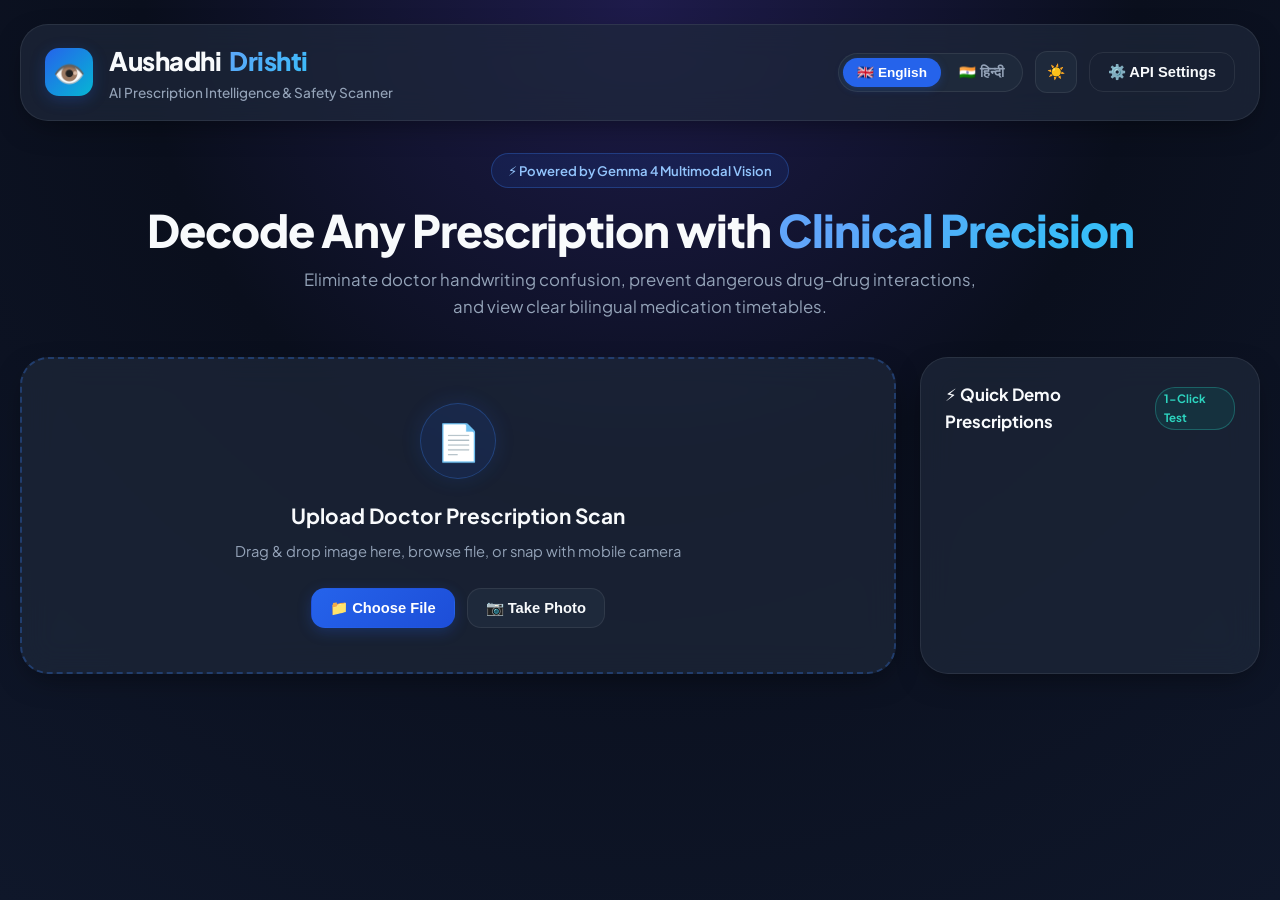
==== static/index.html @ 71e8b75a "Initial commit: AushadhiDrishti multimodal AI prescription scanner powered by Gemma 4" ====
<!DOCTYPE html>
<html lang="en">
<head>
  <meta charset="UTF-8">
  <meta name="viewport" content="width=device-width, initial-scale=1.0">
  <title>AushadhiDrishti | AI Prescription Scanner & Medication Safety</title>
  <meta name="description" content="AI-Powered Prescription Scanner and Clinical Safety Assistant powered by Gemma 4. Bilingual Hindi and English medication timetable and drug interaction detection.">
  <link rel="preconnect" href="https://fonts.googleapis.com">
  <link rel="preconnect" href="https://fonts.gstatic.com" crossorigin>
  <link href="https://fonts.googleapis.com/css2?family=Mukta:wght@400;500;600;700;800&family=Plus+Jakarta+Sans:wght@400;500;600;700;800&display=swap" rel="stylesheet">
  <link rel="stylesheet" href="/static/css/style.css">
</head>
<body>

  <div class="app-container">
    <!-- Top Navigation Header -->
    <header class="app-header">
      <div class="brand-wrapper">
        <div class="brand-logo" aria-hidden="true">👁️</div>
        <div>
          <h1 class="brand-title" id="app-heading" data-i18n="appTitle">Aushadhi<span class="brand-gradient">Drishti</span></h1>
          <p class="brand-tagline" data-i18n="appTagline">AI Prescription Intelligence & Safety Scanner</p>
        </div>
      </div>

      <div class="header-actions">
        <!-- Language Switcher -->
        <div class="lang-switch" role="group" aria-label="Language Selector">
          <button id="lang-en" class="lang-btn active" title="Switch to English">🇬🇧 English</button>
          <button id="lang-hi" class="lang-btn" title="हिन्दी में बदलें">🇮🇳 हिन्दी</button>
        </div>

        <!-- Theme Toggle -->
        <button id="btn-theme-toggle" class="btn btn-secondary btn-icon" title="Toggle Light/Dark Theme">☀️</button>

        <!-- API Settings Modal Button -->
        <button id="btn-settings-open" class="btn btn-outline" data-i18n="btnSettings">⚙️ API Settings</button>
      </div>
    </header>

    <!-- Hero Section -->
    <section class="hero-section">
      <div class="hero-pill" data-i18n="heroPill">⚡ Powered by Gemma 4 Multimodal Vision</div>
      <h2 class="hero-title" data-i18n="heroTitle">Decode Any Prescription with <span>Clinical Precision</span></h2>
      <p class="hero-desc" data-i18n="heroDesc">
        Eliminate doctor handwriting confusion, prevent dangerous drug-drug interactions, and view clear bilingual medication timetables.
      </p>
    </section>

    <!-- Upload & Presets Grid -->
    <div id="input-grid" class="input-section-grid">
      <!-- Main Dropzone -->
      <div id="dropzone" class="dropzone-card" tabindex="0" role="button" aria-label="Upload Prescription">
        <div class="dropzone-icon-ring">📄</div>
        <h3 class="dropzone-title" data-i18n="dropTitle">Upload Doctor Prescription Scan</h3>
        <p class="dropzone-subtitle" data-i18n="dropSub">Drag & drop image here, browse file, or snap with mobile camera</p>

        <div class="dropzone-actions">
          <button id="btn-browse" class="btn btn-primary" type="button" data-i18n="btnBrowse">📁 Choose File</button>
          <button id="btn-camera" class="btn btn-secondary" type="button" data-i18n="btnCamera">📷 Take Photo</button>
        </div>

        <input type="file" id="file-input" class="file-hidden" accept="image/png,image/jpeg,image/webp" style="display: none;">
        <input type="file" id="camera-input" class="file-hidden" accept="image/*" capture="environment" style="display: none;">
      </div>

      <!-- Quick Sample Presets Card -->
      <aside class="presets-card">
        <div class="presets-header">
          <h3 data-i18n="presetsTitle">⚡ Quick Demos</h3>
          <span class="badge-quick" data-i18n="badgeQuick">1-Click Test</span>
        </div>
        <div id="presets-list" class="preset-list">
          <!-- Populated dynamically via JS -->
        </div>
      </aside>
    </div>

    <!-- Glowing Loader Section (Hidden by Default) -->
    <section id="loader-section" class="loader-section" style="display: none;" aria-live="polite">
      <div class="pulsing-spinner"></div>
      <h3 class="loader-title" data-i18n="loadingTitle">AI Clinical Engine Analyzing...</h3>
      <p class="loader-status" data-i18n="loadingSub">Processing handwriting with Gemma 4 Vision & Pharmacology Safety Matrix</p>
      
      <div class="loader-steps">
        <div id="step-1" class="loader-step-pill" data-i18n="step1">Contrast & Edge Enhancement</div>
        <div id="step-2" class="loader-step-pill" data-i18n="step2">Gemma 4 Multimodal Vision</div>
        <div id="step-3" class="loader-step-pill" data-i18n="step3">Drug Interaction Verification</div>
        <div id="step-4" class="loader-step-pill" data-i18n="step4">Bilingual Timetable Synthesis</div>
      </div>
    </section>

    <!-- Results Section (Hidden by Default) -->
    <main id="results-container" class="results-container" style="display: none;">
      <!-- Left Column: Prescription Viewer & Patient Details -->
      <div class="prescription-viewer-card">
        <div class="viewer-header">
          <h3 data-i18n="viewerTitle">Enhanced Prescription Scan</h3>
          <span id="source-tag" class="preset-tag tag-acute">Gemma 4</span>
        </div>

        <div class="image-preview-wrapper">
          <img id="image-preview" src="" alt="Enhanced Prescription Scan">
        </div>

        <div class="patient-info-card">
          <div class="patient-info-title" data-i18n="patientDetails">Patient Case Profile</div>
          <div class="patient-meta-grid">
            <div class="meta-item">
              <label data-i18n="lblPatient">Patient Name</label>
              <span id="patient-name">Rajesh Kumar Sharma</span>
            </div>
            <div class="meta-item">
              <label data-i18n="lblVitals">Demographics</label>
              <span id="patient-vitals">54 Y / Male</span>
            </div>
            <div class="meta-item">
              <label data-i18n="lblDoctor">Doctor / Clinic</label>
              <span id="patient-doctor">Dr. Arvind Mehra, MD</span>
            </div>
            <div class="meta-item">
              <label data-i18n="lblDate">Date</label>
              <span id="patient-date">16 Oct 2026</span>
            </div>
          </div>
        </div>
      </div>

      <!-- Right Column: Clinical Intelligence & Schedule -->
      <div class="intelligence-col">
        <!-- Safety Assessment Banner -->
        <div id="safety-banner" class="safety-banner safe">
          <div id="safety-icon" class="safety-icon">✅</div>
          <div class="safety-text">
            <h4 id="safety-title">SAFE / NO CRITICAL CONFLICTS</h4>
            <p id="safety-desc">No dangerous drug-drug interactions detected between the identified medications.</p>
          </div>
        </div>

        <!-- Patient-Friendly Summary Card -->
        <div class="summary-card">
          <div class="summary-header">
            <h3 class="summary-title" data-i18n="summaryTitle">Patient Friendly Overview</h3>
            <button id="btn-audio-summary" class="btn btn-primary" type="button" data-i18n="btnListen">🔊 Listen Aloud</button>
          </div>
          <div id="summary-text" class="summary-content">
            <!-- Populated dynamically in English or Hindi -->
          </div>
        </div>

        <!-- Drug Interactions Card -->
        <div class="interactions-card">
          <h3 class="card-heading" data-i18n="interactionsTitle">⚠️ Drug-Drug Interaction Safety Alerts</h3>
          <div id="interactions-list">
            <!-- Populated dynamically -->
          </div>
        </div>

        <!-- Daily Medication Timetable -->
        <div class="schedule-card">
          <h3 class="card-heading" data-i18n="scheduleTitle">📅 Daily Medication Timetable</h3>
          <div class="schedule-grid">
            <!-- Morning Slot -->
            <div class="time-slot-column">
              <div class="slot-header slot-morning" data-i18n="slotMorning">☀️ Morning (सुबह)</div>
              <div id="schedule-morning"></div>
            </div>
            <!-- Afternoon Slot -->
            <div class="time-slot-column">
              <div class="slot-header slot-afternoon" data-i18n="slotAfternoon">🌤️ Afternoon (दोपहर)</div>
              <div id="schedule-afternoon"></div>
            </div>
            <!-- Night Slot -->
            <div class="time-slot-column">
              <div class="slot-header slot-night" data-i18n="slotNight">🌙 Night (रात)</div>
              <div id="schedule-night"></div>
            </div>
          </div>
        </div>

        <!-- Detailed Medication Cards -->
        <div>
          <h3 class="card-heading" data-i18n="medsListTitle">💊 Identified Medications & Clinical Guidance</h3>
          <div id="medications-cards" class="med-cards-container">
            <!-- Cards populated dynamically -->
          </div>
        </div>

        <!-- Floating Action Bar -->
        <div class="bottom-action-bar">
          <button id="btn-scan-new" class="btn btn-secondary" data-i18n="btnScanNew">🔄 Scan Another Prescription</button>
          <button id="btn-print-card" class="btn btn-primary" data-i18n="btnDownloadPDF">📥 Print / Save Medical Card</button>
        </div>

        <!-- Disclaimer -->
        <p style="font-size: 0.8rem; color: var(--text-dim); text-align: center; margin-top: 20px;" data-i18n="disclaimer">
          ⚕️ Medical Disclaimer: AushadhiDrishti is an AI-powered assistant designed for educational and informational support. Always consult a certified physician or pharmacist before changing or stopping medications.
        </p>
      </div>
    </main>

    <!-- Settings Modal -->
    <div id="modal-settings" class="modal-overlay" role="dialog" aria-modal="true" aria-labelledby="modal-title">
      <div class="modal-content">
        <div class="modal-header">
          <h3 id="modal-title" data-i18n="settingsTitle">Gemma 4 API Configuration</h3>
          <button id="btn-settings-close" class="modal-close" aria-label="Close Modal">&times;</button>
        </div>
        <form id="form-settings">
          <div class="form-group">
            <label for="input-api-key" data-i18n="lblApiKey">API Key (Google AI Studio / Groq / OpenRouter)</label>
            <input type="password" id="input-api-key" class="form-input" placeholder="Paste your API key here...">
          </div>
          <div class="form-group">
            <label for="input-api-base" data-i18n="lblApiBase">API Base URL</label>
            <input type="text" id="input-api-base" class="form-input" value="https://generativelanguage.googleapis.com/v1beta">
          </div>
          <div class="form-group">
            <label for="input-model" data-i18n="lblModel">Model Identifier</label>
            <input type="text" id="input-model" class="form-input" value="gemma-4-it">
          </div>
          <p style="font-size: 0.78rem; color: var(--text-dim); margin-bottom: 20px;">
            Tip: Leave API Key blank to use the offline heuristic clinical intelligence engine during offline hackathon demos.
          </p>
          <button type="submit" class="btn btn-primary w-full" style="width: 100%; justify-content: center;" data-i18n="btnSaveConfig">
            Save Configuration
          </button>
        </form>
      </div>
    </div>
  </div>

  <script src="/static/js/app.js"></script>
</body>
</html>
---- static/css/style.css ----
/* ==========================================================================
   AushadhiDrishti (औषधि दृष्टि) - Premium Health-Tech Design System
   ========================================================================== */

:root {
  /* Color Palette */
  --primary: #2563eb;
  --primary-hover: #1d4ed8;
  --primary-glow: rgba(37, 99, 235, 0.25);
  
  --teal-accent: #0d9488;
  --teal-light: #ccfbf1;
  
  --bg-gradient-start: #0a0f1d;
  --bg-gradient-end: #0f172a;
  
  --surface-1: #131d36;
  --surface-2: #1e293b;
  --surface-card: rgba(30, 41, 59, 0.7);
  --surface-card-hover: rgba(30, 41, 59, 0.9);
  
  --border-light: rgba(255, 255, 255, 0.08);
  --border-glow: rgba(59, 130, 246, 0.4);
  
  --text-main: #f8fafc;
  --text-muted: #94a3b8;
  --text-dim: #64748b;
  
  /* Status Colors */
  --status-safe-bg: rgba(22, 163, 74, 0.15);
  --status-safe-border: #16a34a;
  --status-safe-text: #4ade80;
  
  --status-caution-bg: rgba(234, 88, 12, 0.15);
  --status-caution-border: #ea580c;
  --status-caution-text: #fb923c;
  
  --status-danger-bg: rgba(220, 38, 38, 0.18);
  --status-danger-border: #dc2626;
  --status-danger-text: #f87171;

  --font-en: 'Plus Jakarta Sans', system-ui, -apple-system, sans-serif;
  --font-hi: 'Mukta', 'Plus Jakarta Sans', sans-serif;
  
  --radius-sm: 8px;
  --radius-md: 14px;
  --radius-lg: 20px;
  --radius-xl: 28px;
  
  --shadow-glow: 0 0 25px rgba(37, 99, 235, 0.2);
  --shadow-card: 0 10px 30px -10px rgba(0, 0, 0, 0.5);
  --glass-blur: blur(16px);
}

/* Light Theme Variables */
body.light-theme {
  --bg-gradient-start: #f8fafc;
  --bg-gradient-end: #edf2f7;
  --surface-1: #ffffff;
  --surface-2: #f1f5f9;
  --surface-card: rgba(255, 255, 255, 0.85);
  --surface-card-hover: #ffffff;
  --border-light: rgba(0, 0, 0, 0.08);
  --border-glow: rgba(37, 99, 235, 0.3);
  --text-main: #0f172a;
  --text-muted: #475569;
  --text-dim: #64748b;
  --shadow-card: 0 10px 30px -5px rgba(15, 23, 42, 0.08);
}

/* Reset & Basics */
* {
  box-sizing: border-box;
  margin: 0;
  padding: 0;
}

body {
  font-family: var(--font-en);
  background: radial-gradient(circle at 50% 0%, #1e1b4b 0%, var(--bg-gradient-start) 45%, var(--bg-gradient-end) 100%);
  background-attachment: fixed;
  color: var(--text-main);
  min-height: 100vh;
  line-height: 1.6;
  -webkit-font-smoothing: antialiased;
  transition: background 0.3s ease, color 0.3s ease;
}

body.lang-hi {
  font-family: var(--font-hi);
}

/* Container */
.app-container {
  max-width: 1320px;
  margin: 0 auto;
  padding: 24px 20px 80px 20px;
}

/* Header */
.app-header {
  display: flex;
  justify-content: space-between;
  align-items: center;
  padding: 16px 24px;
  background: var(--surface-card);
  backdrop-filter: var(--glass-blur);
  border: 1px solid var(--border-light);
  border-radius: var(--radius-xl);
  margin-bottom: 32px;
  box-shadow: var(--shadow-card);
}

.brand-wrapper {
  display: flex;
  align-items: center;
  gap: 16px;
}

.brand-logo {
  width: 48px;
  height: 48px;
  background: linear-gradient(135deg, #2563eb, #06b6d4);
  border-radius: 14px;
  display: flex;
  align-items: center;
  justify-content: center;
  font-size: 26px;
  box-shadow: 0 4px 15px var(--primary-glow);
}

.brand-title {
  font-size: 1.6rem;
  font-weight: 800;
  letter-spacing: -0.5px;
  display: flex;
  align-items: center;
  gap: 8px;
}

.brand-gradient {
  background: linear-gradient(135deg, #60a5fa, #38bdf8);
  -webkit-background-clip: text;
  -webkit-text-fill-color: transparent;
}

.brand-tagline {
  font-size: 0.85rem;
  color: var(--text-muted);
  font-weight: 500;
}

.header-actions {
  display: flex;
  align-items: center;
  gap: 12px;
}

/* Buttons */
.btn {
  display: inline-flex;
  align-items: center;
  gap: 8px;
  padding: 10px 18px;
  border-radius: var(--radius-md);
  font-size: 0.92rem;
  font-weight: 600;
  cursor: pointer;
  transition: all 0.2s cubic-bezier(0.16, 1, 0.3, 1);
  border: 1px solid transparent;
  outline: none;
}

.btn-primary {
  background: linear-gradient(135deg, #2563eb, #1d4ed8);
  color: #ffffff;
  box-shadow: 0 4px 14px var(--primary-glow);
}

.btn-primary:hover {
  transform: translateY(-2px);
  box-shadow: 0 6px 20px rgba(37, 99, 235, 0.4);
}

.btn-secondary {
  background: var(--surface-2);
  color: var(--text-main);
  border-color: var(--border-light);
}

.btn-secondary:hover {
  background: rgba(255, 255, 255, 0.1);
  border-color: var(--border-glow);
}

.btn-outline {
  background: transparent;
  color: var(--text-main);
  border-color: var(--border-light);
}

.btn-outline:hover {
  background: rgba(255, 255, 255, 0.06);
}

.btn-icon {
  width: 42px;
  height: 42px;
  padding: 0;
  justify-content: center;
  border-radius: 12px;
}

.lang-switch {
  background: var(--surface-2);
  border: 1px solid var(--border-light);
  border-radius: 30px;
  padding: 4px;
  display: flex;
  gap: 4px;
}

.lang-btn {
  padding: 6px 14px;
  border-radius: 20px;
  font-size: 0.85rem;
  font-weight: 700;
  cursor: pointer;
  background: transparent;
  color: var(--text-muted);
  border: none;
  transition: all 0.2s ease;
}

.lang-btn.active {
  background: var(--primary);
  color: #fff;
  box-shadow: 0 2px 8px var(--primary-glow);
}

/* Hero Section */
.hero-section {
  text-align: center;
  margin-bottom: 36px;
}

.hero-pill {
  display: inline-flex;
  align-items: center;
  gap: 8px;
  padding: 6px 16px;
  background: rgba(37, 99, 235, 0.12);
  border: 1px solid rgba(59, 130, 246, 0.3);
  border-radius: 30px;
  font-size: 0.82rem;
  color: #93c5fd;
  font-weight: 600;
  margin-bottom: 16px;
}

.hero-title {
  font-size: 2.8rem;
  font-weight: 800;
  line-height: 1.15;
  letter-spacing: -1px;
  margin-bottom: 12px;
}

.hero-title span {
  background: linear-gradient(135deg, #60a5fa 20%, #38bdf8 80%);
  -webkit-background-clip: text;
  -webkit-text-fill-color: transparent;
}

.hero-desc {
  max-width: 680px;
  margin: 0 auto;
  font-size: 1.05rem;
  color: var(--text-muted);
}

/* Upload & Presets Grid */
.input-section-grid {
  display: grid;
  grid-template-columns: 1fr 340px;
  gap: 24px;
  margin-bottom: 40px;
}

@media (max-width: 960px) {
  .input-section-grid {
    grid-template-columns: 1fr;
  }
}

/* Dropzone */
.dropzone-card {
  background: var(--surface-card);
  backdrop-filter: var(--glass-blur);
  border: 2px dashed rgba(59, 130, 246, 0.3);
  border-radius: var(--radius-xl);
  padding: 44px 32px;
  text-align: center;
  cursor: pointer;
  transition: all 0.25s ease;
  position: relative;
  overflow: hidden;
  box-shadow: var(--shadow-card);
}

.dropzone-card:hover, .dropzone-card.drag-over {
  border-color: #3b82f6;
  background: rgba(37, 99, 235, 0.08);
  transform: translateY(-2px);
}

.dropzone-icon-ring {
  width: 76px;
  height: 76px;
  border-radius: 50%;
  background: rgba(37, 99, 235, 0.12);
  display: flex;
  align-items: center;
  justify-content: center;
  font-size: 36px;
  margin: 0 auto 20px;
  border: 1px solid rgba(59, 130, 246, 0.3);
  box-shadow: 0 0 20px rgba(37, 99, 235, 0.15);
}

.dropzone-title {
  font-size: 1.3rem;
  font-weight: 700;
  margin-bottom: 8px;
}

.dropzone-subtitle {
  color: var(--text-muted);
  font-size: 0.92rem;
  margin-bottom: 24px;
}

.dropzone-actions {
  display: flex;
  justify-content: center;
  gap: 12px;
}

/* Presets Panel */
.presets-card {
  background: var(--surface-card);
  backdrop-filter: var(--glass-blur);
  border: 1px solid var(--border-light);
  border-radius: var(--radius-xl);
  padding: 24px;
  box-shadow: var(--shadow-card);
  display: flex;
  flex-direction: column;
}

.presets-header {
  display: flex;
  align-items: center;
  justify-content: space-between;
  margin-bottom: 18px;
}

.presets-header h3 {
  font-size: 1.05rem;
  font-weight: 700;
  display: flex;
  align-items: center;
  gap: 8px;
}

.badge-quick {
  background: rgba(13, 148, 136, 0.15);
  color: #2dd4bf;
  border: 1px solid rgba(45, 212, 191, 0.3);
  font-size: 0.72rem;
  font-weight: 700;
  padding: 2px 8px;
  border-radius: 20px;
}

.preset-list {
  display: flex;
  flex-direction: column;
  gap: 12px;
}

.preset-item {
  background: var(--surface-2);
  border: 1px solid var(--border-light);
  border-radius: var(--radius-md);
  padding: 12px 14px;
  cursor: pointer;
  transition: all 0.2s ease;
  text-align: left;
}

.preset-item:hover {
  border-color: #3b82f6;
  background: rgba(37, 99, 235, 0.1);
  transform: translateX(4px);
}

.preset-item-top {
  display: flex;
  justify-content: space-between;
  align-items: center;
  margin-bottom: 4px;
}

.preset-title {
  font-size: 0.88rem;
  font-weight: 700;
}

.preset-tag {
  font-size: 0.68rem;
  font-weight: 700;
  padding: 2px 6px;
  border-radius: 6px;
  text-transform: uppercase;
}

.tag-safe {
  background: var(--status-safe-bg);
  color: var(--status-safe-text);
}

.tag-acute {
  background: rgba(59, 130, 246, 0.15);
  color: #60a5fa;
}

.tag-danger {
  background: var(--status-danger-bg);
  color: var(--status-danger-text);
}

.preset-desc {
  font-size: 0.76rem;
  color: var(--text-dim);
  line-height: 1.4;
}

/* Loader Section */
.loader-section {
  background: var(--surface-card);
  backdrop-filter: var(--glass-blur);
  border: 1px solid var(--border-light);
  border-radius: var(--radius-xl);
  padding: 48px 32px;
  text-align: center;
  box-shadow: var(--shadow-card);
  margin-bottom: 40px;
}

.pulsing-spinner {
  width: 64px;
  height: 64px;
  border: 4px solid rgba(59, 130, 246, 0.2);
  border-top-color: #3b82f6;
  border-radius: 50%;
  animation: spin 1s linear infinite;
  margin: 0 auto 24px;
}

@keyframes spin {
  to { transform: rotate(360deg); }
}

.loader-title {
  font-size: 1.4rem;
  font-weight: 700;
  margin-bottom: 8px;
}

.loader-status {
  color: var(--text-muted);
  font-size: 0.95rem;
  margin-bottom: 24px;
}

.loader-steps {
  display: flex;
  justify-content: center;
  gap: 20px;
  flex-wrap: wrap;
}

.loader-step-pill {
  background: var(--surface-2);
  border: 1px solid var(--border-light);
  padding: 8px 16px;
  border-radius: 30px;
  font-size: 0.82rem;
  color: var(--text-dim);
  display: flex;
  align-items: center;
  gap: 8px;
}

.loader-step-pill.active {
  border-color: #3b82f6;
  color: #93c5fd;
  background: rgba(37, 99, 235, 0.15);
  box-shadow: 0 0 12px rgba(37, 99, 235, 0.2);
}

.loader-step-pill.done {
  border-color: #16a34a;
  color: #86efac;
}

/* Results Grid */
.results-container {
  display: grid;
  grid-template-columns: 440px 1fr;
  gap: 28px;
}

@media (max-width: 1040px) {
  .results-container {
    grid-template-columns: 1fr;
  }
}

/* Left Column: Image Card & Patient Details */
.prescription-viewer-card {
  background: var(--surface-card);
  backdrop-filter: var(--glass-blur);
  border: 1px solid var(--border-light);
  border-radius: var(--radius-xl);
  padding: 20px;
  box-shadow: var(--shadow-card);
  position: sticky;
  top: 24px;
  height: fit-content;
}

.viewer-header {
  display: flex;
  justify-content: space-between;
  align-items: center;
  margin-bottom: 14px;
}

.viewer-header h3 {
  font-size: 1.05rem;
  font-weight: 700;
  display: flex;
  align-items: center;
  gap: 8px;
}

.image-preview-wrapper {
  background: #000;
  border-radius: var(--radius-md);
  overflow: hidden;
  position: relative;
  border: 1px solid var(--border-light);
  margin-bottom: 18px;
  max-height: 480px;
  display: flex;
  align-items: center;
  justify-content: center;
}

.image-preview-wrapper img {
  width: 100%;
  height: auto;
  max-height: 480px;
  object-fit: contain;
  transition: transform 0.3s ease;
}

.patient-info-card {
  background: var(--surface-2);
  border: 1px solid var(--border-light);
  border-radius: var(--radius-md);
  padding: 16px;
}

.patient-info-title {
  font-size: 0.85rem;
  font-weight: 700;
  color: #93c5fd;
  text-transform: uppercase;
  letter-spacing: 0.5px;
  margin-bottom: 10px;
  display: flex;
  align-items: center;
  gap: 6px;
}

.patient-meta-grid {
  display: grid;
  grid-template-columns: 1fr 1fr;
  gap: 10px;
  font-size: 0.85rem;
}

.meta-item label {
  display: block;
  color: var(--text-dim);
  font-size: 0.72rem;
  text-transform: uppercase;
}

.meta-item span {
  font-weight: 600;
  color: var(--text-main);
}

/* Right Column: Clinical Intelligence */
.intelligence-col {
  display: flex;
  flex-direction: column;
  gap: 24px;
}

/* Safety Banner */
.safety-banner {
  border-radius: var(--radius-lg);
  padding: 20px 24px;
  border: 1px solid;
  display: flex;
  align-items: flex-start;
  gap: 18px;
  position: relative;
  overflow: hidden;
}

.safety-banner.safe {
  background: var(--status-safe-bg);
  border-color: var(--status-safe-border);
}

.safety-banner.caution {
  background: var(--status-caution-bg);
  border-color: var(--status-caution-border);
}

.safety-banner.danger {
  background: var(--status-danger-bg);
  border-color: var(--status-danger-border);
}

.safety-icon {
  font-size: 32px;
  line-height: 1;
}

.safety-text h4 {
  font-size: 1.15rem;
  font-weight: 800;
  margin-bottom: 4px;
}

.safety-text p {
  font-size: 0.92rem;
  color: var(--text-muted);
}

/* Patient Summary & Audio Bar */
.summary-card {
  background: var(--surface-card);
  backdrop-filter: var(--glass-blur);
  border: 1px solid var(--border-light);
  border-radius: var(--radius-xl);
  padding: 24px;
  box-shadow: var(--shadow-card);
}

.summary-header {
  display: flex;
  justify-content: space-between;
  align-items: center;
  margin-bottom: 12px;
}

.summary-title {
  font-size: 1.1rem;
  font-weight: 700;
  display: flex;
  align-items: center;
  gap: 8px;
}

.summary-content {
  font-size: 0.96rem;
  color: var(--text-main);
  line-height: 1.6;
  margin-bottom: 16px;
  background: var(--surface-2);
  padding: 16px;
  border-radius: var(--radius-md);
  border-left: 4px solid var(--primary);
}

.audio-controls-row {
  display: flex;
  align-items: center;
  gap: 12px;
}

/* Drug-Drug Interactions */
.interactions-card {
  background: var(--surface-card);
  backdrop-filter: var(--glass-blur);
  border: 1px solid var(--border-light);
  border-radius: var(--radius-xl);
  padding: 24px;
  box-shadow: var(--shadow-card);
}

.card-heading {
  font-size: 1.2rem;
  font-weight: 700;
  margin-bottom: 18px;
  display: flex;
  align-items: center;
  gap: 8px;
}

.interaction-item {
  background: var(--surface-2);
  border-radius: var(--radius-md);
  padding: 16px 20px;
  margin-bottom: 12px;
  border-left: 5px solid;
}

.interaction-item.contraindicated {
  border-left-color: #ef4444;
  background: rgba(239, 68, 68, 0.08);
}

.interaction-item.major {
  border-left-color: #f97316;
  background: rgba(249, 115, 22, 0.08);
}

.interaction-item.moderate {
  border-left-color: #eab308;
  background: rgba(234, 179, 8, 0.08);
}

.interaction-item-head {
  display: flex;
  justify-content: space-between;
  align-items: center;
  margin-bottom: 8px;
}

.interaction-drugs-badge {
  font-size: 0.82rem;
  font-weight: 800;
  color: #fff;
  background: rgba(0, 0, 0, 0.3);
  padding: 2px 10px;
  border-radius: 12px;
}

.interaction-title {
  font-weight: 700;
  font-size: 1rem;
}

.interaction-desc {
  font-size: 0.88rem;
  color: var(--text-muted);
  margin-bottom: 8px;
}

.interaction-action {
  font-size: 0.85rem;
  color: #93c5fd;
  font-weight: 600;
}

/* Schedule Timetable */
.schedule-card {
  background: var(--surface-card);
  backdrop-filter: var(--glass-blur);
  border: 1px solid var(--border-light);
  border-radius: var(--radius-xl);
  padding: 24px;
  box-shadow: var(--shadow-card);
}

.schedule-grid {
  display: grid;
  grid-template-columns: repeat(3, 1fr);
  gap: 14px;
  margin-top: 14px;
}

@media (max-width: 768px) {
  .schedule-grid {
    grid-template-columns: 1fr;
  }
}

.time-slot-column {
  background: var(--surface-2);
  border-radius: var(--radius-md);
  padding: 16px;
  border: 1px solid var(--border-light);
}

.slot-header {
  display: flex;
  align-items: center;
  gap: 8px;
  font-weight: 700;
  font-size: 0.95rem;
  margin-bottom: 12px;
  padding-bottom: 8px;
  border-bottom: 1px solid var(--border-light);
}

.slot-morning { color: #f59e0b; }
.slot-afternoon { color: #06b6d4; }
.slot-night { color: #818cf8; }

.slot-item {
  background: rgba(255, 255, 255, 0.04);
  border-radius: 8px;
  padding: 8px 10px;
  margin-bottom: 8px;
  font-size: 0.82rem;
  border-left: 3px solid var(--primary);
}

.slot-med-name {
  font-weight: 700;
  color: var(--text-main);
}

.slot-med-timing {
  font-size: 0.74rem;
  color: var(--text-dim);
}

/* Detailed Medication Cards */
.med-cards-container {
  display: flex;
  flex-direction: column;
  gap: 16px;
}

.med-card {
  background: var(--surface-card);
  backdrop-filter: var(--glass-blur);
  border: 1px solid var(--border-light);
  border-radius: var(--radius-lg);
  padding: 20px;
  box-shadow: var(--shadow-card);
  transition: transform 0.2s ease, border-color 0.2s ease;
}

.med-card:hover {
  border-color: var(--border-glow);
  transform: translateY(-2px);
}

.med-card-header {
  display: flex;
  justify-content: space-between;
  align-items: flex-start;
  margin-bottom: 12px;
}

.med-name-group h4 {
  font-size: 1.15rem;
  font-weight: 800;
  color: #fff;
}

.med-category {
  font-size: 0.8rem;
  color: #38bdf8;
  font-weight: 600;
}

.med-dosage-pill {
  background: rgba(37, 99, 235, 0.15);
  border: 1px solid rgba(59, 130, 246, 0.3);
  color: #93c5fd;
  font-size: 0.82rem;
  font-weight: 700;
  padding: 4px 12px;
  border-radius: 20px;
}

.med-details-grid {
  display: grid;
  grid-template-columns: repeat(2, 1fr);
  gap: 12px;
  margin-bottom: 12px;
  font-size: 0.86rem;
}

@media (max-width: 600px) {
  .med-details-grid {
    grid-template-columns: 1fr;
  }
}

.detail-block {
  background: var(--surface-2);
  border-radius: var(--radius-sm);
  padding: 10px 12px;
}

.detail-block label {
  display: block;
  font-size: 0.72rem;
  font-weight: 700;
  color: var(--text-dim);
  text-transform: uppercase;
  margin-bottom: 2px;
}

.detail-block p {
  color: var(--text-main);
  font-weight: 500;
}

.med-warning-strip {
  background: rgba(220, 38, 38, 0.1);
  border-left: 3px solid #ef4444;
  padding: 8px 12px;
  border-radius: 4px;
  font-size: 0.8rem;
  color: #fca5a5;
}

/* Action Floating Bar */
.bottom-action-bar {
  display: flex;
  justify-content: space-between;
  align-items: center;
  background: var(--surface-card);
  backdrop-filter: var(--glass-blur);
  border: 1px solid var(--border-light);
  border-radius: var(--radius-xl);
  padding: 18px 28px;
  box-shadow: 0 10px 40px rgba(0, 0, 0, 0.6);
  margin-top: 36px;
}

/* Modal Overlay */
.modal-overlay {
  position: fixed;
  top: 0;
  left: 0;
  width: 100vw;
  height: 100vh;
  background: rgba(0, 0, 0, 0.75);
  backdrop-filter: blur(8px);
  display: flex;
  align-items: center;
  justify-content: center;
  z-index: 1000;
  opacity: 0;
  pointer-events: none;
  transition: opacity 0.25s ease;
}

.modal-overlay.active {
  opacity: 1;
  pointer-events: all;
}

.modal-content {
  background: var(--surface-1);
  border: 1px solid var(--border-light);
  border-radius: var(--radius-xl);
  max-width: 560px;
  width: 90%;
  padding: 28px;
  box-shadow: 0 20px 50px rgba(0, 0, 0, 0.8);
  transform: translateY(20px);
  transition: transform 0.25s ease;
}

.modal-overlay.active .modal-content {
  transform: translateY(0);
}

.modal-header {
  display: flex;
  justify-content: space-between;
  align-items: center;
  margin-bottom: 20px;
}

.modal-header h3 {
  font-size: 1.25rem;
  font-weight: 700;
}

.modal-close {
  background: transparent;
  border: none;
  color: var(--text-muted);
  font-size: 24px;
  cursor: pointer;
}

.form-group {
  margin-bottom: 16px;
}

.form-group label {
  display: block;
  font-size: 0.85rem;
  font-weight: 600;
  margin-bottom: 6px;
  color: var(--text-main);
}

.form-input {
  width: 100%;
  background: var(--surface-2);
  border: 1px solid var(--border-light);
  border-radius: var(--radius-sm);
  padding: 10px 14px;
  color: #fff;
  font-size: 0.92rem;
  font-family: inherit;
  outline: none;
  transition: border-color 0.2s;
}

.form-input:focus {
  border-color: #3b82f6;
}

/* Print/PDF Styling */
@media print {
  body {
    background: #ffffff !important;
    color: #000000 !important;
  }
  .app-header, .hero-section, .input-section-grid, .bottom-action-bar, .modal-overlay, #btn-audio-summary {
    display: none !important;
  }
  .results-container {
    display: block !important;
  }
  .prescription-viewer-card, .summary-card, .interactions-card, .schedule-card, .med-card {
    background: #ffffff !important;
    border: 1px solid #ccc !important;
    box-shadow: none !important;
    color: #000000 !important;
    page-break-inside: avoid;
    margin-bottom: 16px;
  }
  .safety-banner {
    border: 2px solid #000 !important;
  }
}
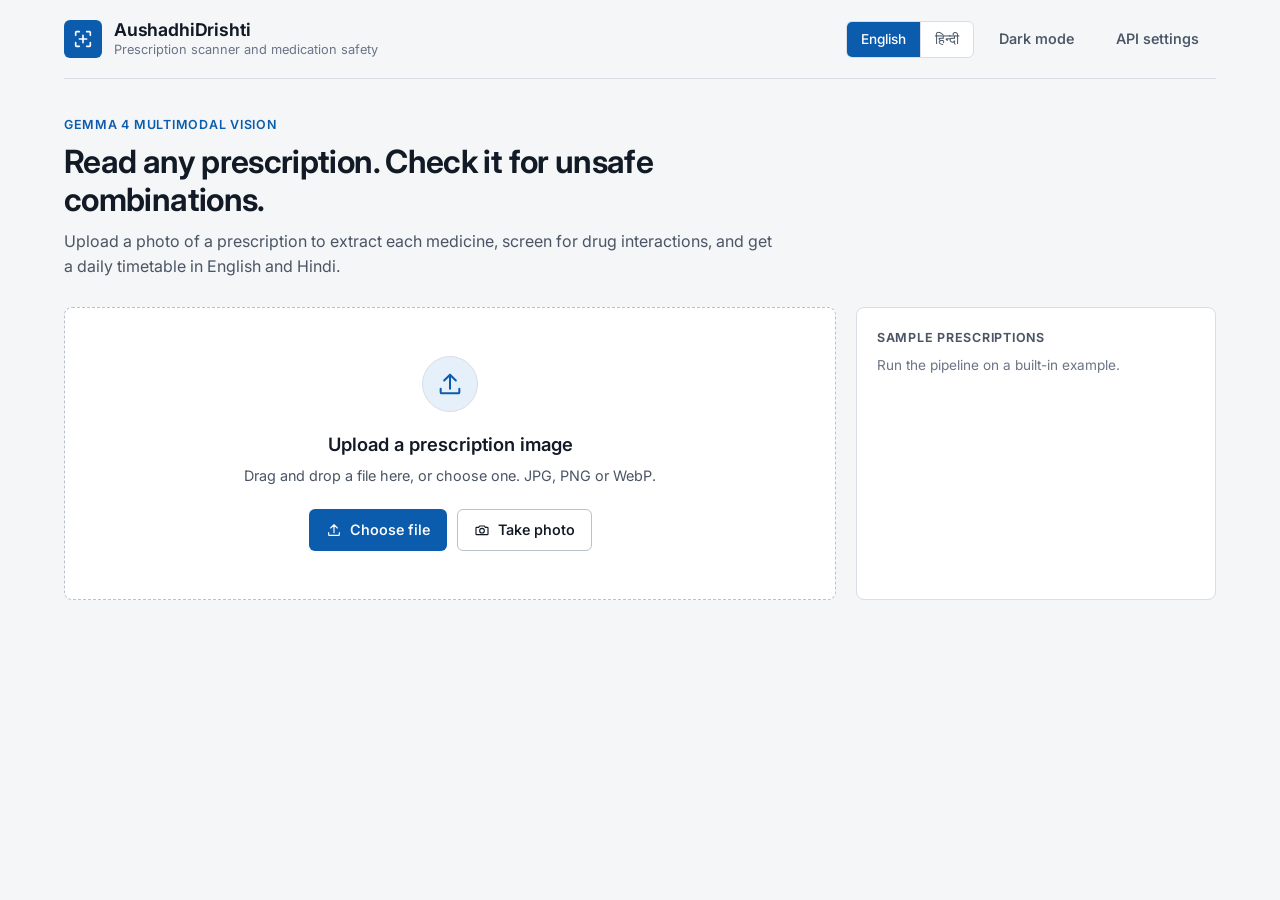
==== commit 8b7112a8: "Basic : Setting up the Code Boilerplate" ====
--- a/static/index.html
+++ b/static/index.html
@@ -1,230 +1,275 @@
 <!DOCTYPE html>
-<html lang="en">
+<html lang="en" data-theme="light">
 <head>
   <meta charset="UTF-8">
   <meta name="viewport" content="width=device-width, initial-scale=1.0">
-  <title>AushadhiDrishti | AI Prescription Scanner & Medication Safety</title>
-  <meta name="description" content="AI-Powered Prescription Scanner and Clinical Safety Assistant powered by Gemma 4. Bilingual Hindi and English medication timetable and drug interaction detection.">
+  <title>AushadhiDrishti | Prescription Scanner and Medication Safety</title>
+  <meta name="description" content="Prescription scanner and medication safety assistant powered by Gemma 4. Bilingual Hindi and English medication timetable and drug interaction screening.">
   <link rel="preconnect" href="https://fonts.googleapis.com">
   <link rel="preconnect" href="https://fonts.gstatic.com" crossorigin>
-  <link href="https://fonts.googleapis.com/css2?family=Mukta:wght@400;500;600;700;800&family=Plus+Jakarta+Sans:wght@400;500;600;700;800&display=swap" rel="stylesheet">
+  <link href="https://fonts.googleapis.com/css2?family=Inter:wght@400;500;600;700&family=Noto+Sans+Devanagari:wght@400;500;600;700&family=JetBrains+Mono:wght@400;500&display=swap" rel="stylesheet">
   <link rel="stylesheet" href="/static/css/style.css">
+  <script>
+    // Apply the stored theme before first paint to avoid a flash.
+    (function () {
+      var t = localStorage.getItem('ad_theme_v2');
+      if (t === 'dark') document.documentElement.setAttribute('data-theme', 'dark');
+    })();
+  </script>
 </head>
 <body>
 
+  <!-- Icon sprite -->
+  <svg width="0" height="0" style="position:absolute" aria-hidden="true" focusable="false">
+    <defs>
+      <symbol id="i-logo" viewBox="0 0 24 24" fill="none" stroke="currentColor" stroke-width="1.8" stroke-linecap="round" stroke-linejoin="round">
+        <path d="M4 8V5a1 1 0 0 1 1-1h3M16 4h3a1 1 0 0 1 1 1v3M20 16v3a1 1 0 0 1-1 1h-3M8 20H5a1 1 0 0 1-1-1v-3"/>
+        <path d="M12 8v8M8 12h8"/>
+      </symbol>
+      <symbol id="i-upload" viewBox="0 0 24 24" fill="none" stroke="currentColor" stroke-width="1.75" stroke-linecap="round" stroke-linejoin="round">
+        <path d="M12 16V4M7 9l5-5 5 5"/><path d="M4 16v3a1 1 0 0 0 1 1h14a1 1 0 0 0 1-1v-3"/>
+      </symbol>
+      <symbol id="i-camera" viewBox="0 0 24 24" fill="none" stroke="currentColor" stroke-width="1.75" stroke-linecap="round" stroke-linejoin="round">
+        <path d="M4 8h3l1.5-2h7L17 8h3a1 1 0 0 1 1 1v9a1 1 0 0 1-1 1H4a1 1 0 0 1-1-1V9a1 1 0 0 1 1-1z"/><circle cx="12" cy="13" r="3.5"/>
+      </symbol>
+      <symbol id="i-volume" viewBox="0 0 24 24" fill="none" stroke="currentColor" stroke-width="1.75" stroke-linecap="round" stroke-linejoin="round">
+        <path d="M4 10v4h4l5 4V6L8 10H4z"/><path d="M16.5 9a4 4 0 0 1 0 6M19 6.5a7.5 7.5 0 0 1 0 11"/>
+      </symbol>
+      <symbol id="i-stop" viewBox="0 0 24 24" fill="currentColor"><rect x="6" y="6" width="12" height="12" rx="1.5"/></symbol>
+      <symbol id="i-print" viewBox="0 0 24 24" fill="none" stroke="currentColor" stroke-width="1.75" stroke-linecap="round" stroke-linejoin="round">
+        <path d="M7 9V4h10v5"/><rect x="4" y="9" width="16" height="8" rx="1"/><path d="M7 14h10v6H7z"/>
+      </symbol>
+      <symbol id="i-refresh" viewBox="0 0 24 24" fill="none" stroke="currentColor" stroke-width="1.75" stroke-linecap="round" stroke-linejoin="round">
+        <path d="M20 11a8 8 0 0 0-14.5-4M4 4v4h4"/><path d="M4 13a8 8 0 0 0 14.5 4M20 20v-4h-4"/>
+      </symbol>
+      <symbol id="i-check" viewBox="0 0 24 24" fill="none" stroke="currentColor" stroke-width="2.4" stroke-linecap="round" stroke-linejoin="round"><path d="M5 12.5l4.5 4.5L19 7.5"/></symbol>
+      <symbol id="i-check-circle" viewBox="0 0 24 24" fill="none" stroke="currentColor" stroke-width="1.8" stroke-linecap="round" stroke-linejoin="round"><circle cx="12" cy="12" r="9"/><path d="M8 12.5l3 3 5-6"/></symbol>
+      <symbol id="i-alert" viewBox="0 0 24 24" fill="none" stroke="currentColor" stroke-width="1.8" stroke-linecap="round" stroke-linejoin="round"><path d="M12 4l9 16H3L12 4z"/><path d="M12 10v4M12 17.2v.1"/></symbol>
+      <symbol id="i-octagon" viewBox="0 0 24 24" fill="none" stroke="currentColor" stroke-width="1.8" stroke-linecap="round" stroke-linejoin="round"><path d="M8.5 3h7L21 8.5v7L15.5 21h-7L3 15.5v-7L8.5 3z"/><path d="M9 9l6 6M15 9l-6 6"/></symbol>
+      <symbol id="i-x" viewBox="0 0 24 24" fill="none" stroke="currentColor" stroke-width="2" stroke-linecap="round"><path d="M6 6l12 12M18 6L6 18"/></symbol>
+    </defs>
+  </svg>
+
+  <a class="skip-link" href="#main">Skip to content</a>
+
   <div class="app-container">
-    <!-- Top Navigation Header -->
+    <!-- Header -->
     <header class="app-header">
-      <div class="brand-wrapper">
-        <div class="brand-logo" aria-hidden="true">👁️</div>
-        <div>
-          <h1 class="brand-title" id="app-heading" data-i18n="appTitle">Aushadhi<span class="brand-gradient">Drishti</span></h1>
-          <p class="brand-tagline" data-i18n="appTagline">AI Prescription Intelligence & Safety Scanner</p>
+      <div class="brand">
+        <span class="brand-mark" aria-hidden="true"><svg width="22" height="22"><use href="#i-logo"/></svg></span>
+        <div class="brand-text">
+          <h1 class="brand-title" data-i18n="appTitle">AushadhiDrishti</h1>
+          <p class="brand-tagline" data-i18n="appTagline">Prescription scanner and medication safety</p>
         </div>
       </div>
 
       <div class="header-actions">
-        <!-- Language Switcher -->
-        <div class="lang-switch" role="group" aria-label="Language Selector">
-          <button id="lang-en" class="lang-btn active" title="Switch to English">🇬🇧 English</button>
-          <button id="lang-hi" class="lang-btn" title="हिन्दी में बदलें">🇮🇳 हिन्दी</button>
-        </div>
-
-        <!-- Theme Toggle -->
-        <button id="btn-theme-toggle" class="btn btn-secondary btn-icon" title="Toggle Light/Dark Theme">☀️</button>
-
-        <!-- API Settings Modal Button -->
-        <button id="btn-settings-open" class="btn btn-outline" data-i18n="btnSettings">⚙️ API Settings</button>
+        <div class="segmented" role="group" aria-label="Language">
+          <button id="lang-en" class="segmented-btn active" type="button" lang="en">English</button>
+          <button id="lang-hi" class="segmented-btn" type="button" lang="hi">हिन्दी</button>
+        </div>
+        <button id="btn-theme-toggle" class="btn btn-ghost" type="button" data-i18n="themeDark">Dark mode</button>
+        <button id="btn-settings-open" class="btn btn-ghost" type="button" data-i18n="btnSettings">API settings</button>
       </div>
     </header>
 
-    <!-- Hero Section -->
-    <section class="hero-section">
-      <div class="hero-pill" data-i18n="heroPill">⚡ Powered by Gemma 4 Multimodal Vision</div>
-      <h2 class="hero-title" data-i18n="heroTitle">Decode Any Prescription with <span>Clinical Precision</span></h2>
-      <p class="hero-desc" data-i18n="heroDesc">
-        Eliminate doctor handwriting confusion, prevent dangerous drug-drug interactions, and view clear bilingual medication timetables.
-      </p>
-    </section>
-
-    <!-- Upload & Presets Grid -->
-    <div id="input-grid" class="input-section-grid">
-      <!-- Main Dropzone -->
-      <div id="dropzone" class="dropzone-card" tabindex="0" role="button" aria-label="Upload Prescription">
-        <div class="dropzone-icon-ring">📄</div>
-        <h3 class="dropzone-title" data-i18n="dropTitle">Upload Doctor Prescription Scan</h3>
-        <p class="dropzone-subtitle" data-i18n="dropSub">Drag & drop image here, browse file, or snap with mobile camera</p>
-
-        <div class="dropzone-actions">
-          <button id="btn-browse" class="btn btn-primary" type="button" data-i18n="btnBrowse">📁 Choose File</button>
-          <button id="btn-camera" class="btn btn-secondary" type="button" data-i18n="btnCamera">📷 Take Photo</button>
-        </div>
-
-        <input type="file" id="file-input" class="file-hidden" accept="image/png,image/jpeg,image/webp" style="display: none;">
-        <input type="file" id="camera-input" class="file-hidden" accept="image/*" capture="environment" style="display: none;">
-      </div>
-
-      <!-- Quick Sample Presets Card -->
-      <aside class="presets-card">
-        <div class="presets-header">
-          <h3 data-i18n="presetsTitle">⚡ Quick Demos</h3>
-          <span class="badge-quick" data-i18n="badgeQuick">1-Click Test</span>
-        </div>
-        <div id="presets-list" class="preset-list">
-          <!-- Populated dynamically via JS -->
-        </div>
-      </aside>
-    </div>
-
-    <!-- Glowing Loader Section (Hidden by Default) -->
-    <section id="loader-section" class="loader-section" style="display: none;" aria-live="polite">
-      <div class="pulsing-spinner"></div>
-      <h3 class="loader-title" data-i18n="loadingTitle">AI Clinical Engine Analyzing...</h3>
-      <p class="loader-status" data-i18n="loadingSub">Processing handwriting with Gemma 4 Vision & Pharmacology Safety Matrix</p>
-      
-      <div class="loader-steps">
-        <div id="step-1" class="loader-step-pill" data-i18n="step1">Contrast & Edge Enhancement</div>
-        <div id="step-2" class="loader-step-pill" data-i18n="step2">Gemma 4 Multimodal Vision</div>
-        <div id="step-3" class="loader-step-pill" data-i18n="step3">Drug Interaction Verification</div>
-        <div id="step-4" class="loader-step-pill" data-i18n="step4">Bilingual Timetable Synthesis</div>
-      </div>
-    </section>
-
-    <!-- Results Section (Hidden by Default) -->
-    <main id="results-container" class="results-container" style="display: none;">
-      <!-- Left Column: Prescription Viewer & Patient Details -->
-      <div class="prescription-viewer-card">
-        <div class="viewer-header">
-          <h3 data-i18n="viewerTitle">Enhanced Prescription Scan</h3>
-          <span id="source-tag" class="preset-tag tag-acute">Gemma 4</span>
-        </div>
-
-        <div class="image-preview-wrapper">
-          <img id="image-preview" src="" alt="Enhanced Prescription Scan">
-        </div>
-
-        <div class="patient-info-card">
-          <div class="patient-info-title" data-i18n="patientDetails">Patient Case Profile</div>
-          <div class="patient-meta-grid">
-            <div class="meta-item">
-              <label data-i18n="lblPatient">Patient Name</label>
-              <span id="patient-name">Rajesh Kumar Sharma</span>
-            </div>
-            <div class="meta-item">
-              <label data-i18n="lblVitals">Demographics</label>
-              <span id="patient-vitals">54 Y / Male</span>
-            </div>
-            <div class="meta-item">
-              <label data-i18n="lblDoctor">Doctor / Clinic</label>
-              <span id="patient-doctor">Dr. Arvind Mehra, MD</span>
-            </div>
-            <div class="meta-item">
-              <label data-i18n="lblDate">Date</label>
-              <span id="patient-date">16 Oct 2026</span>
-            </div>
-          </div>
-        </div>
-      </div>
-
-      <!-- Right Column: Clinical Intelligence & Schedule -->
-      <div class="intelligence-col">
-        <!-- Safety Assessment Banner -->
-        <div id="safety-banner" class="safety-banner safe">
-          <div id="safety-icon" class="safety-icon">✅</div>
-          <div class="safety-text">
-            <h4 id="safety-title">SAFE / NO CRITICAL CONFLICTS</h4>
-            <p id="safety-desc">No dangerous drug-drug interactions detected between the identified medications.</p>
-          </div>
-        </div>
-
-        <!-- Patient-Friendly Summary Card -->
-        <div class="summary-card">
-          <div class="summary-header">
-            <h3 class="summary-title" data-i18n="summaryTitle">Patient Friendly Overview</h3>
-            <button id="btn-audio-summary" class="btn btn-primary" type="button" data-i18n="btnListen">🔊 Listen Aloud</button>
-          </div>
-          <div id="summary-text" class="summary-content">
-            <!-- Populated dynamically in English or Hindi -->
-          </div>
-        </div>
-
-        <!-- Drug Interactions Card -->
-        <div class="interactions-card">
-          <h3 class="card-heading" data-i18n="interactionsTitle">⚠️ Drug-Drug Interaction Safety Alerts</h3>
-          <div id="interactions-list">
-            <!-- Populated dynamically -->
-          </div>
-        </div>
-
-        <!-- Daily Medication Timetable -->
-        <div class="schedule-card">
-          <h3 class="card-heading" data-i18n="scheduleTitle">📅 Daily Medication Timetable</h3>
-          <div class="schedule-grid">
-            <!-- Morning Slot -->
-            <div class="time-slot-column">
-              <div class="slot-header slot-morning" data-i18n="slotMorning">☀️ Morning (सुबह)</div>
-              <div id="schedule-morning"></div>
-            </div>
-            <!-- Afternoon Slot -->
-            <div class="time-slot-column">
-              <div class="slot-header slot-afternoon" data-i18n="slotAfternoon">🌤️ Afternoon (दोपहर)</div>
-              <div id="schedule-afternoon"></div>
-            </div>
-            <!-- Night Slot -->
-            <div class="time-slot-column">
-              <div class="slot-header slot-night" data-i18n="slotNight">🌙 Night (रात)</div>
-              <div id="schedule-night"></div>
-            </div>
-          </div>
-        </div>
-
-        <!-- Detailed Medication Cards -->
-        <div>
-          <h3 class="card-heading" data-i18n="medsListTitle">💊 Identified Medications & Clinical Guidance</h3>
-          <div id="medications-cards" class="med-cards-container">
-            <!-- Cards populated dynamically -->
-          </div>
-        </div>
-
-        <!-- Floating Action Bar -->
-        <div class="bottom-action-bar">
-          <button id="btn-scan-new" class="btn btn-secondary" data-i18n="btnScanNew">🔄 Scan Another Prescription</button>
-          <button id="btn-print-card" class="btn btn-primary" data-i18n="btnDownloadPDF">📥 Print / Save Medical Card</button>
-        </div>
-
-        <!-- Disclaimer -->
-        <p style="font-size: 0.8rem; color: var(--text-dim); text-align: center; margin-top: 20px;" data-i18n="disclaimer">
-          ⚕️ Medical Disclaimer: AushadhiDrishti is an AI-powered assistant designed for educational and informational support. Always consult a certified physician or pharmacist before changing or stopping medications.
-        </p>
-      </div>
+    <main id="main">
+      <!-- VIEW: Input -->
+      <section id="view-input" class="view">
+        <div class="intro">
+          <p class="eyebrow" data-i18n="heroPill">Gemma 4 multimodal vision</p>
+          <h2 class="intro-title" data-i18n="heroTitle">Read any prescription. Check it for unsafe combinations.</h2>
+          <p class="intro-desc" data-i18n="heroDesc">Upload a photo of a prescription to extract each medicine, screen for drug interactions, and get a daily timetable in English and Hindi.</p>
+        </div>
+
+        <div class="input-grid">
+          <div id="dropzone" class="dropzone" tabindex="0" role="button" aria-label="Upload prescription image">
+            <span class="dropzone-icon" aria-hidden="true"><svg width="28" height="28"><use href="#i-upload"/></svg></span>
+            <h3 class="dropzone-title" data-i18n="dropTitle">Upload a prescription image</h3>
+            <p class="dropzone-sub" data-i18n="dropSub">Drag and drop a file here, or choose one. JPG, PNG or WebP.</p>
+            <div class="dropzone-actions">
+              <button id="btn-browse" class="btn btn-primary" type="button">
+                <svg width="16" height="16" aria-hidden="true"><use href="#i-upload"/></svg>
+                <span data-i18n="btnBrowse">Choose file</span>
+              </button>
+              <button id="btn-camera" class="btn btn-secondary" type="button">
+                <svg width="16" height="16" aria-hidden="true"><use href="#i-camera"/></svg>
+                <span data-i18n="btnCamera">Take photo</span>
+              </button>
+            </div>
+            <input type="file" id="file-input" accept="image/png,image/jpeg,image/webp" hidden>
+            <input type="file" id="camera-input" accept="image/*" capture="environment" hidden>
+          </div>
+
+          <aside class="panel presets">
+            <div class="panel-head">
+              <h3 data-i18n="presetsTitle">Sample prescriptions</h3>
+            </div>
+            <p class="panel-note" data-i18n="presetsNote">Run the pipeline on a built-in example.</p>
+            <div id="presets-list" class="preset-list"></div>
+          </aside>
+        </div>
+      </section>
+
+      <!-- VIEW: Progress -->
+      <section id="view-progress" class="view" hidden>
+        <div class="progress-grid">
+          <div class="panel scan-panel">
+            <div class="panel-head">
+              <h3 data-i18n="docTitle">Document</h3>
+              <span id="scan-badge" class="badge badge-neutral">Scanning</span>
+            </div>
+            <div id="scan-frame" class="scan-frame is-scanning">
+              <img id="scan-image" alt="Prescription being analyzed" hidden>
+              <div class="scan-skeleton" id="scan-skeleton"></div>
+              <div class="scan-line" aria-hidden="true"></div>
+              <span class="corner tl" aria-hidden="true"></span><span class="corner tr" aria-hidden="true"></span>
+              <span class="corner bl" aria-hidden="true"></span><span class="corner br" aria-hidden="true"></span>
+            </div>
+            <dl id="scan-meta" class="meta-list"></dl>
+          </div>
+
+          <div class="panel progress-panel">
+            <div class="panel-head">
+              <h3 data-i18n="progressTitle">Analysis progress</h3>
+              <div class="panel-head-actions">
+                <span id="elapsed" class="mono muted">0.0 s</span>
+                <button id="btn-cancel" class="btn btn-ghost btn-sm" type="button" data-i18n="btnCancel">Cancel</button>
+              </div>
+            </div>
+
+            <div class="progress-track" role="progressbar" aria-valuemin="0" aria-valuemax="100" aria-valuenow="0" aria-labelledby="progress-label" id="progress-track">
+              <div id="progress-fill" class="progress-fill"></div>
+            </div>
+            <div class="progress-caption">
+              <span id="progress-label">Starting</span>
+              <span id="progress-pct" class="mono">0%</span>
+            </div>
+
+            <ol id="stage-list" class="stage-list" aria-live="polite"></ol>
+
+            <div id="progress-error" class="inline-alert" role="alert" hidden>
+              <div>
+                <strong data-i18n="errTitle">Analysis could not be completed</strong>
+                <p id="progress-error-text"></p>
+              </div>
+              <button id="btn-error-back" class="btn btn-secondary" type="button" data-i18n="btnBack">Back to upload</button>
+            </div>
+          </div>
+        </div>
+      </section>
+
+      <!-- VIEW: Results -->
+      <section id="view-results" class="view results-grid" hidden>
+        <aside class="results-side">
+          <div class="panel">
+            <div class="panel-head">
+              <h3 data-i18n="viewerTitle">Enhanced scan</h3>
+              <span id="source-tag" class="badge badge-neutral">Gemma 4</span>
+            </div>
+            <div class="image-wrap"><img id="image-preview" src="" alt="Enhanced prescription scan"></div>
+          </div>
+
+          <div class="panel">
+            <div class="panel-head"><h3 data-i18n="patientDetails">Prescription details</h3></div>
+            <dl class="detail-grid">
+              <div><dt data-i18n="lblPatient">Patient</dt><dd id="patient-name"></dd></div>
+              <div><dt data-i18n="lblVitals">Age / sex</dt><dd id="patient-vitals"></dd></div>
+              <div><dt data-i18n="lblDoctor">Doctor</dt><dd id="patient-doctor"></dd></div>
+              <div><dt data-i18n="lblDate">Date</dt><dd id="patient-date"></dd></div>
+            </dl>
+          </div>
+        </aside>
+
+        <div class="results-main">
+          <div id="safety-banner" class="safety-banner safe" role="status">
+            <svg id="safety-icon" class="safety-icon" width="28" height="28" aria-hidden="true"><use href="#i-check-circle"/></svg>
+            <div class="safety-text">
+              <h3 id="safety-title"></h3>
+              <p id="safety-desc"></p>
+            </div>
+          </div>
+
+          <div class="panel reveal">
+            <div class="panel-head">
+              <h3 data-i18n="summaryTitle">Plain-language summary</h3>
+              <button id="btn-audio-summary" class="btn btn-secondary btn-sm" type="button">
+                <svg width="15" height="15" aria-hidden="true"><use id="audio-icon" href="#i-volume"/></svg>
+                <span id="audio-label" data-i18n="btnListen">Listen</span>
+              </button>
+            </div>
+            <p id="summary-text" class="summary-text"></p>
+          </div>
+
+          <div class="panel reveal">
+            <div class="panel-head"><h3 data-i18n="interactionsTitle">Drug interaction screening</h3></div>
+            <div id="interactions-list"></div>
+          </div>
+
+          <div class="panel reveal">
+            <div class="panel-head"><h3 data-i18n="scheduleTitle">Daily timetable</h3></div>
+            <div class="schedule-grid">
+              <div class="slot">
+                <div class="slot-head"><span data-i18n="slotMorning">Morning</span><span class="slot-count" id="count-morning"></span></div>
+                <div id="schedule-morning"></div>
+              </div>
+              <div class="slot">
+                <div class="slot-head"><span data-i18n="slotAfternoon">Afternoon</span><span class="slot-count" id="count-afternoon"></span></div>
+                <div id="schedule-afternoon"></div>
+              </div>
+              <div class="slot">
+                <div class="slot-head"><span data-i18n="slotNight">Night</span><span class="slot-count" id="count-night"></span></div>
+                <div id="schedule-night"></div>
+              </div>
+            </div>
+          </div>
+
+          <div class="reveal">
+            <h3 class="section-title" data-i18n="medsListTitle">Medications and guidance</h3>
+            <div id="medications-cards" class="med-list"></div>
+          </div>
+
+          <div class="action-bar">
+            <button id="btn-scan-new" class="btn btn-secondary" type="button">
+              <svg width="16" height="16" aria-hidden="true"><use href="#i-refresh"/></svg>
+              <span data-i18n="btnScanNew">Scan another prescription</span>
+            </button>
+            <button id="btn-print-card" class="btn btn-primary" type="button">
+              <svg width="16" height="16" aria-hidden="true"><use href="#i-print"/></svg>
+              <span data-i18n="btnDownloadPDF">Print or save as PDF</span>
+            </button>
+          </div>
+
+          <p class="disclaimer" data-i18n="disclaimer">Medical disclaimer: AushadhiDrishti is an AI assistant for educational and informational use. Consult a licensed physician or pharmacist before starting, changing or stopping any medication.</p>
+        </div>
+      </section>
     </main>
 
-    <!-- Settings Modal -->
+    <!-- Settings dialog -->
     <div id="modal-settings" class="modal-overlay" role="dialog" aria-modal="true" aria-labelledby="modal-title">
-      <div class="modal-content">
+      <div class="modal">
         <div class="modal-header">
-          <h3 id="modal-title" data-i18n="settingsTitle">Gemma 4 API Configuration</h3>
-          <button id="btn-settings-close" class="modal-close" aria-label="Close Modal">&times;</button>
+          <h3 id="modal-title" data-i18n="settingsTitle">Gemma 4 API configuration</h3>
+          <button id="btn-settings-close" class="icon-btn" type="button" aria-label="Close"><svg width="18" height="18"><use href="#i-x"/></svg></button>
         </div>
         <form id="form-settings">
           <div class="form-group">
-            <label for="input-api-key" data-i18n="lblApiKey">API Key (Google AI Studio / Groq / OpenRouter)</label>
-            <input type="password" id="input-api-key" class="form-input" placeholder="Paste your API key here...">
+            <label for="input-api-key" data-i18n="lblApiKey">API key</label>
+            <input type="password" id="input-api-key" class="form-input" autocomplete="off" placeholder="Paste your API key">
           </div>
           <div class="form-group">
-            <label for="input-api-base" data-i18n="lblApiBase">API Base URL</label>
+            <label for="input-api-base" data-i18n="lblApiBase">API base URL</label>
             <input type="text" id="input-api-base" class="form-input" value="https://generativelanguage.googleapis.com/v1beta">
           </div>
           <div class="form-group">
-            <label for="input-model" data-i18n="lblModel">Model Identifier</label>
-            <input type="text" id="input-model" class="form-input" value="gemma-4-it">
-          </div>
-          <p style="font-size: 0.78rem; color: var(--text-dim); margin-bottom: 20px;">
-            Tip: Leave API Key blank to use the offline heuristic clinical intelligence engine during offline hackathon demos.
-          </p>
-          <button type="submit" class="btn btn-primary w-full" style="width: 100%; justify-content: center;" data-i18n="btnSaveConfig">
-            Save Configuration
-          </button>
+            <label for="input-model" data-i18n="lblModel">Model identifier</label>
+            <input type="text" id="input-model" class="form-input" value="gemma-4-26b-a4b-it">
+          </div>
+          <p class="form-hint" data-i18n="settingsHint">Without an API key the app uses its built-in offline engine, which returns fixed demo data instead of reading the image.</p>
+          <div class="modal-footer">
+            <span id="settings-status" class="form-status" role="status"></span>
+            <button type="submit" class="btn btn-primary" data-i18n="btnSaveConfig">Save</button>
+          </div>
         </form>
       </div>
     </div>
--- a/static/css/style.css
+++ b/static/css/style.css
@@ -1,1068 +1,450 @@
 /* ==========================================================================
-   AushadhiDrishti (औषधि दृष्टि) - Premium Health-Tech Design System
+   AushadhiDrishti - flat clinical interface
+   Solid surfaces, 1px borders, one accent colour, status colours only for status.
    ========================================================================== */
 
 :root {
-  /* Color Palette */
-  --primary: #2563eb;
-  --primary-hover: #1d4ed8;
-  --primary-glow: rgba(37, 99, 235, 0.25);
-  
-  --teal-accent: #0d9488;
-  --teal-light: #ccfbf1;
-  
-  --bg-gradient-start: #0a0f1d;
-  --bg-gradient-end: #0f172a;
-  
-  --surface-1: #131d36;
-  --surface-2: #1e293b;
-  --surface-card: rgba(30, 41, 59, 0.7);
-  --surface-card-hover: rgba(30, 41, 59, 0.9);
-  
-  --border-light: rgba(255, 255, 255, 0.08);
-  --border-glow: rgba(59, 130, 246, 0.4);
-  
-  --text-main: #f8fafc;
-  --text-muted: #94a3b8;
-  --text-dim: #64748b;
-  
-  /* Status Colors */
-  --status-safe-bg: rgba(22, 163, 74, 0.15);
-  --status-safe-border: #16a34a;
-  --status-safe-text: #4ade80;
-  
-  --status-caution-bg: rgba(234, 88, 12, 0.15);
-  --status-caution-border: #ea580c;
-  --status-caution-text: #fb923c;
-  
-  --status-danger-bg: rgba(220, 38, 38, 0.18);
-  --status-danger-border: #dc2626;
-  --status-danger-text: #f87171;
-
-  --font-en: 'Plus Jakarta Sans', system-ui, -apple-system, sans-serif;
-  --font-hi: 'Mukta', 'Plus Jakarta Sans', sans-serif;
-  
-  --radius-sm: 8px;
-  --radius-md: 14px;
-  --radius-lg: 20px;
-  --radius-xl: 28px;
-  
-  --shadow-glow: 0 0 25px rgba(37, 99, 235, 0.2);
-  --shadow-card: 0 10px 30px -10px rgba(0, 0, 0, 0.5);
-  --glass-blur: blur(16px);
-}
-
-/* Light Theme Variables */
-body.light-theme {
-  --bg-gradient-start: #f8fafc;
-  --bg-gradient-end: #edf2f7;
-  --surface-1: #ffffff;
-  --surface-2: #f1f5f9;
-  --surface-card: rgba(255, 255, 255, 0.85);
-  --surface-card-hover: #ffffff;
-  --border-light: rgba(0, 0, 0, 0.08);
-  --border-glow: rgba(37, 99, 235, 0.3);
-  --text-main: #0f172a;
-  --text-muted: #475569;
-  --text-dim: #64748b;
-  --shadow-card: 0 10px 30px -5px rgba(15, 23, 42, 0.08);
-}
-
-/* Reset & Basics */
-* {
-  box-sizing: border-box;
-  margin: 0;
-  padding: 0;
-}
+  --bg: #f4f6f8;
+  --surface: #ffffff;
+  --surface-2: #f4f6f8;
+  --border: #d9dee5;
+  --border-strong: #b9c1cc;
+
+  --text: #121a26;
+  --text-muted: #4a5565;
+  --text-dim: #6b7585;
+
+  --accent: #0b5cad;
+  --accent-hover: #094c91;
+  --accent-soft: #e6f0fa;
+  --on-accent: #ffffff;
+
+  --safe: #166534;      --safe-bg: #eef7f0;      --safe-line: #2e8b4d;
+  --caution: #92400e;   --caution-bg: #fdf4e6;   --caution-line: #c2680d;
+  --danger: #991b1b;    --danger-bg: #fcefef;    --danger-line: #c62828;
+  --moderate: #854d0e;  --moderate-bg: #fbf6e1;  --moderate-line: #b8860b;
+
+  --font-en: 'Inter', system-ui, -apple-system, 'Segoe UI', sans-serif;
+  --font-hi: 'Noto Sans Devanagari', 'Inter', system-ui, sans-serif;
+  --font-mono: 'JetBrains Mono', ui-monospace, 'SFMono-Regular', Consolas, monospace;
+
+  --radius: 6px;
+  --radius-lg: 8px;
+  --ease: cubic-bezier(0.22, 0.61, 0.36, 1);
+}
+
+[data-theme="dark"] {
+  --bg: #0e1218;
+  --surface: #161c25;
+  --surface-2: #1c232e;
+  --border: #29323f;
+  --border-strong: #3a4556;
+
+  --text: #e8ecf1;
+  --text-muted: #a6b0bd;
+  --text-dim: #7e8998;
+
+  --accent: #5aa3ea;
+  --accent-hover: #7bb6ef;
+  --accent-soft: #17283b;
+  --on-accent: #08111b;
+
+  --safe: #6fd08b;      --safe-bg: #14231a;      --safe-line: #3f9d5d;
+  --caution: #f0a45a;   --caution-bg: #2a1f12;   --caution-line: #c9791f;
+  --danger: #f08a8a;    --danger-bg: #2b1616;    --danger-line: #d64545;
+  --moderate: #e2c46a;  --moderate-bg: #262111;  --moderate-line: #b8923a;
+}
+
+*, *::before, *::after { box-sizing: border-box; margin: 0; padding: 0; }
+[hidden] { display: none !important; }
+
+html { scroll-behavior: smooth; }
 
 body {
   font-family: var(--font-en);
-  background: radial-gradient(circle at 50% 0%, #1e1b4b 0%, var(--bg-gradient-start) 45%, var(--bg-gradient-end) 100%);
-  background-attachment: fixed;
-  color: var(--text-main);
-  min-height: 100vh;
-  line-height: 1.6;
+  background: var(--bg);
+  color: var(--text);
+  line-height: 1.55;
+  font-size: 15px;
   -webkit-font-smoothing: antialiased;
-  transition: background 0.3s ease, color 0.3s ease;
-}
-
-body.lang-hi {
-  font-family: var(--font-hi);
-}
-
-/* Container */
-.app-container {
-  max-width: 1320px;
-  margin: 0 auto;
-  padding: 24px 20px 80px 20px;
-}
-
-/* Header */
+}
+body.lang-hi { font-family: var(--font-hi); line-height: 1.7; }
+
+.mono { font-family: var(--font-mono); font-variant-numeric: tabular-nums; }
+.muted { color: var(--text-dim); }
+
+.skip-link {
+  position: absolute; left: -999px; top: 8px;
+  background: var(--accent); color: var(--on-accent);
+  padding: 8px 12px; border-radius: var(--radius); z-index: 2000;
+}
+.skip-link:focus { left: 8px; }
+
+:focus-visible { outline: 2px solid var(--accent); outline-offset: 2px; }
+
+.app-container { max-width: 1200px; margin: 0 auto; padding: 0 24px 72px; }
+
+/* ---------- Header ---------- */
 .app-header {
-  display: flex;
-  justify-content: space-between;
-  align-items: center;
-  padding: 16px 24px;
-  background: var(--surface-card);
-  backdrop-filter: var(--glass-blur);
-  border: 1px solid var(--border-light);
-  border-radius: var(--radius-xl);
-  margin-bottom: 32px;
-  box-shadow: var(--shadow-card);
-}
-
-.brand-wrapper {
-  display: flex;
-  align-items: center;
-  gap: 16px;
-}
-
-.brand-logo {
-  width: 48px;
-  height: 48px;
-  background: linear-gradient(135deg, #2563eb, #06b6d4);
-  border-radius: 14px;
-  display: flex;
-  align-items: center;
-  justify-content: center;
-  font-size: 26px;
-  box-shadow: 0 4px 15px var(--primary-glow);
-}
-
-.brand-title {
-  font-size: 1.6rem;
-  font-weight: 800;
-  letter-spacing: -0.5px;
-  display: flex;
-  align-items: center;
-  gap: 8px;
-}
-
-.brand-gradient {
-  background: linear-gradient(135deg, #60a5fa, #38bdf8);
-  -webkit-background-clip: text;
-  -webkit-text-fill-color: transparent;
-}
-
-.brand-tagline {
-  font-size: 0.85rem;
-  color: var(--text-muted);
-  font-weight: 500;
-}
-
-.header-actions {
-  display: flex;
-  align-items: center;
-  gap: 12px;
-}
-
-/* Buttons */
+  display: flex; justify-content: space-between; align-items: center; gap: 16px; flex-wrap: wrap;
+  padding: 18px 0;
+  border-bottom: 1px solid var(--border);
+  margin-bottom: 36px;
+}
+.brand { display: flex; align-items: center; gap: 12px; }
+.brand-mark {
+  width: 38px; height: 38px; border-radius: var(--radius);
+  background: var(--accent); color: var(--on-accent);
+  display: inline-flex; align-items: center; justify-content: center;
+}
+.brand-title { font-size: 1.1rem; font-weight: 650; letter-spacing: -0.01em; line-height: 1.2; }
+.brand-tagline { font-size: 0.8rem; color: var(--text-dim); }
+.header-actions { display: flex; align-items: center; gap: 8px; flex-wrap: wrap; }
+
+.segmented { display: inline-flex; border: 1px solid var(--border); border-radius: var(--radius); overflow: hidden; background: var(--surface); }
+.segmented-btn {
+  font: inherit; font-size: 0.85rem; font-weight: 500;
+  padding: 7px 14px; border: 0; background: transparent; color: var(--text-muted); cursor: pointer;
+  transition: background .15s var(--ease), color .15s var(--ease);
+}
+.segmented-btn + .segmented-btn { border-left: 1px solid var(--border); }
+.segmented-btn:hover { background: var(--surface-2); }
+.segmented-btn.active { background: var(--accent); color: var(--on-accent); }
+
+/* ---------- Buttons ---------- */
 .btn {
-  display: inline-flex;
-  align-items: center;
-  gap: 8px;
-  padding: 10px 18px;
-  border-radius: var(--radius-md);
-  font-size: 0.92rem;
-  font-weight: 600;
-  cursor: pointer;
-  transition: all 0.2s cubic-bezier(0.16, 1, 0.3, 1);
-  border: 1px solid transparent;
-  outline: none;
-}
-
-.btn-primary {
-  background: linear-gradient(135deg, #2563eb, #1d4ed8);
-  color: #ffffff;
-  box-shadow: 0 4px 14px var(--primary-glow);
-}
-
-.btn-primary:hover {
-  transform: translateY(-2px);
-  box-shadow: 0 6px 20px rgba(37, 99, 235, 0.4);
-}
-
-.btn-secondary {
-  background: var(--surface-2);
-  color: var(--text-main);
-  border-color: var(--border-light);
-}
-
-.btn-secondary:hover {
-  background: rgba(255, 255, 255, 0.1);
-  border-color: var(--border-glow);
-}
-
-.btn-outline {
-  background: transparent;
-  color: var(--text-main);
-  border-color: var(--border-light);
-}
-
-.btn-outline:hover {
-  background: rgba(255, 255, 255, 0.06);
-}
-
-.btn-icon {
-  width: 42px;
-  height: 42px;
-  padding: 0;
-  justify-content: center;
-  border-radius: 12px;
-}
-
-.lang-switch {
-  background: var(--surface-2);
-  border: 1px solid var(--border-light);
-  border-radius: 30px;
-  padding: 4px;
-  display: flex;
-  gap: 4px;
-}
-
-.lang-btn {
-  padding: 6px 14px;
-  border-radius: 20px;
-  font-size: 0.85rem;
-  font-weight: 700;
-  cursor: pointer;
-  background: transparent;
-  color: var(--text-muted);
-  border: none;
-  transition: all 0.2s ease;
-}
-
-.lang-btn.active {
-  background: var(--primary);
-  color: #fff;
-  box-shadow: 0 2px 8px var(--primary-glow);
-}
-
-/* Hero Section */
-.hero-section {
-  text-align: center;
-  margin-bottom: 36px;
-}
-
-.hero-pill {
-  display: inline-flex;
-  align-items: center;
-  gap: 8px;
-  padding: 6px 16px;
-  background: rgba(37, 99, 235, 0.12);
-  border: 1px solid rgba(59, 130, 246, 0.3);
-  border-radius: 30px;
-  font-size: 0.82rem;
-  color: #93c5fd;
-  font-weight: 600;
-  margin-bottom: 16px;
-}
-
-.hero-title {
-  font-size: 2.8rem;
-  font-weight: 800;
-  line-height: 1.15;
-  letter-spacing: -1px;
-  margin-bottom: 12px;
-}
-
-.hero-title span {
-  background: linear-gradient(135deg, #60a5fa 20%, #38bdf8 80%);
-  -webkit-background-clip: text;
-  -webkit-text-fill-color: transparent;
-}
-
-.hero-desc {
-  max-width: 680px;
-  margin: 0 auto;
-  font-size: 1.05rem;
-  color: var(--text-muted);
-}
-
-/* Upload & Presets Grid */
-.input-section-grid {
-  display: grid;
-  grid-template-columns: 1fr 340px;
-  gap: 24px;
-  margin-bottom: 40px;
-}
-
-@media (max-width: 960px) {
-  .input-section-grid {
-    grid-template-columns: 1fr;
-  }
-}
-
-/* Dropzone */
-.dropzone-card {
-  background: var(--surface-card);
-  backdrop-filter: var(--glass-blur);
-  border: 2px dashed rgba(59, 130, 246, 0.3);
-  border-radius: var(--radius-xl);
-  padding: 44px 32px;
-  text-align: center;
-  cursor: pointer;
-  transition: all 0.25s ease;
-  position: relative;
-  overflow: hidden;
-  box-shadow: var(--shadow-card);
-}
-
-.dropzone-card:hover, .dropzone-card.drag-over {
-  border-color: #3b82f6;
-  background: rgba(37, 99, 235, 0.08);
-  transform: translateY(-2px);
-}
-
-.dropzone-icon-ring {
-  width: 76px;
-  height: 76px;
-  border-radius: 50%;
-  background: rgba(37, 99, 235, 0.12);
-  display: flex;
-  align-items: center;
-  justify-content: center;
-  font-size: 36px;
-  margin: 0 auto 20px;
-  border: 1px solid rgba(59, 130, 246, 0.3);
-  box-shadow: 0 0 20px rgba(37, 99, 235, 0.15);
-}
-
-.dropzone-title {
-  font-size: 1.3rem;
-  font-weight: 700;
-  margin-bottom: 8px;
-}
-
-.dropzone-subtitle {
-  color: var(--text-muted);
-  font-size: 0.92rem;
-  margin-bottom: 24px;
-}
-
-.dropzone-actions {
-  display: flex;
-  justify-content: center;
-  gap: 12px;
-}
-
-/* Presets Panel */
-.presets-card {
-  background: var(--surface-card);
-  backdrop-filter: var(--glass-blur);
-  border: 1px solid var(--border-light);
-  border-radius: var(--radius-xl);
-  padding: 24px;
-  box-shadow: var(--shadow-card);
-  display: flex;
-  flex-direction: column;
-}
-
-.presets-header {
-  display: flex;
-  align-items: center;
-  justify-content: space-between;
-  margin-bottom: 18px;
-}
-
-.presets-header h3 {
-  font-size: 1.05rem;
-  font-weight: 700;
-  display: flex;
-  align-items: center;
-  gap: 8px;
-}
-
-.badge-quick {
-  background: rgba(13, 148, 136, 0.15);
-  color: #2dd4bf;
-  border: 1px solid rgba(45, 212, 191, 0.3);
-  font-size: 0.72rem;
-  font-weight: 700;
-  padding: 2px 8px;
-  border-radius: 20px;
-}
-
-.preset-list {
-  display: flex;
-  flex-direction: column;
-  gap: 12px;
-}
-
+  display: inline-flex; align-items: center; justify-content: center; gap: 8px;
+  font: inherit; font-size: 0.9rem; font-weight: 550;
+  padding: 9px 16px; border-radius: var(--radius);
+  border: 1px solid transparent; cursor: pointer;
+  transition: background .15s var(--ease), border-color .15s var(--ease), color .15s var(--ease), transform .1s var(--ease);
+}
+.btn:active { transform: translateY(1px); }
+.btn-sm { padding: 6px 12px; font-size: 0.82rem; }
+.btn-primary { background: var(--accent); color: var(--on-accent); }
+.btn-primary:hover { background: var(--accent-hover); }
+.btn-secondary { background: var(--surface); color: var(--text); border-color: var(--border-strong); }
+.btn-secondary:hover { background: var(--surface-2); }
+.btn-ghost { background: transparent; color: var(--text-muted); }
+.btn-ghost:hover { background: var(--surface); color: var(--text); border-color: var(--border); }
+.icon-btn { background: transparent; border: 0; color: var(--text-muted); cursor: pointer; padding: 6px; border-radius: var(--radius); display: inline-flex; }
+.icon-btn:hover { background: var(--surface-2); color: var(--text); }
+
+/* ---------- Views ---------- */
+.view { animation: view-in .32s var(--ease) both; }
+@keyframes view-in { from { opacity: 0; transform: translateY(8px); } to { opacity: 1; transform: none; } }
+
+/* ---------- Panels ---------- */
+.panel {
+  background: var(--surface); border: 1px solid var(--border); border-radius: var(--radius-lg);
+  padding: 20px;
+}
+.panel-head { display: flex; align-items: center; justify-content: space-between; gap: 12px; margin-bottom: 14px; }
+.panel-head h3 { font-size: 0.78rem; font-weight: 650; letter-spacing: 0.06em; text-transform: uppercase; color: var(--text-muted); }
+.panel-head-actions { display: flex; align-items: center; gap: 10px; }
+.no-anim, .no-anim * { animation: none !important; }
+body.lang-hi .panel-head h3 { letter-spacing: 0; text-transform: none; font-size: 0.9rem; }
+.panel-note { font-size: 0.85rem; color: var(--text-dim); margin: -6px 0 14px; }
+.section-title { font-size: 0.78rem; font-weight: 650; letter-spacing: 0.06em; text-transform: uppercase; color: var(--text-muted); margin-bottom: 12px; }
+body.lang-hi .section-title { letter-spacing: 0; text-transform: none; font-size: 0.9rem; }
+
+.badge {
+  display: inline-flex; align-items: center; gap: 6px;
+  font-size: 0.74rem; font-weight: 600; padding: 3px 9px; border-radius: 999px; border: 1px solid var(--border);
+  color: var(--text-muted); background: var(--surface-2); white-space: nowrap;
+}
+.badge-accent { color: var(--accent); background: var(--accent-soft); border-color: transparent; }
+.badge-safe { color: var(--safe); background: var(--safe-bg); border-color: transparent; }
+.badge-danger { color: var(--danger); background: var(--danger-bg); border-color: transparent; }
+.badge-caution { color: var(--caution); background: var(--caution-bg); border-color: transparent; }
+
+/* ---------- Input view ---------- */
+.intro { max-width: 720px; margin-bottom: 28px; }
+.eyebrow { font-size: 0.78rem; font-weight: 600; letter-spacing: 0.06em; text-transform: uppercase; color: var(--accent); margin-bottom: 8px; }
+body.lang-hi .eyebrow { letter-spacing: 0; text-transform: none; font-size: 0.88rem; }
+.intro-title { font-size: 2rem; line-height: 1.2; font-weight: 650; letter-spacing: -0.02em; margin-bottom: 10px; }
+.intro-desc { color: var(--text-muted); font-size: 1rem; }
+
+.input-grid { display: grid; grid-template-columns: 1fr 360px; gap: 20px; align-items: stretch; }
+@media (max-width: 960px) { .input-grid { grid-template-columns: 1fr; } }
+
+.dropzone {
+  background: var(--surface); border: 1.5px dashed var(--border-strong); border-radius: var(--radius-lg);
+  padding: 48px 28px; text-align: center; cursor: pointer;
+  display: flex; flex-direction: column; align-items: center; justify-content: center;
+  transition: border-color .18s var(--ease), background .18s var(--ease);
+}
+.dropzone:hover, .dropzone:focus-visible, .dropzone.drag-over { border-color: var(--accent); background: var(--accent-soft); }
+.dropzone.drag-over { border-style: solid; }
+.dropzone-icon {
+  width: 56px; height: 56px; border-radius: 50%; margin-bottom: 18px;
+  display: inline-flex; align-items: center; justify-content: center;
+  color: var(--accent); background: var(--accent-soft); border: 1px solid var(--border);
+  transition: transform .2s var(--ease);
+}
+.dropzone:hover .dropzone-icon, .dropzone.drag-over .dropzone-icon { transform: translateY(-3px); }
+.dropzone-title { font-size: 1.15rem; font-weight: 600; margin-bottom: 6px; }
+.dropzone-sub { color: var(--text-muted); font-size: 0.9rem; margin-bottom: 22px; max-width: 420px; }
+.dropzone-actions { display: flex; gap: 10px; flex-wrap: wrap; justify-content: center; }
+
+.preset-list { display: flex; flex-direction: column; gap: 10px; }
 .preset-item {
-  background: var(--surface-2);
-  border: 1px solid var(--border-light);
-  border-radius: var(--radius-md);
-  padding: 12px 14px;
-  cursor: pointer;
-  transition: all 0.2s ease;
-  text-align: left;
-}
-
-.preset-item:hover {
-  border-color: #3b82f6;
-  background: rgba(37, 99, 235, 0.1);
-  transform: translateX(4px);
-}
-
-.preset-item-top {
-  display: flex;
-  justify-content: space-between;
-  align-items: center;
-  margin-bottom: 4px;
-}
-
-.preset-title {
-  font-size: 0.88rem;
-  font-weight: 700;
-}
-
-.preset-tag {
-  font-size: 0.68rem;
-  font-weight: 700;
-  padding: 2px 6px;
-  border-radius: 6px;
-  text-transform: uppercase;
-}
-
-.tag-safe {
-  background: var(--status-safe-bg);
-  color: var(--status-safe-text);
-}
-
-.tag-acute {
-  background: rgba(59, 130, 246, 0.15);
-  color: #60a5fa;
-}
-
-.tag-danger {
-  background: var(--status-danger-bg);
-  color: var(--status-danger-text);
-}
-
-.preset-desc {
-  font-size: 0.76rem;
-  color: var(--text-dim);
-  line-height: 1.4;
-}
-
-/* Loader Section */
-.loader-section {
-  background: var(--surface-card);
-  backdrop-filter: var(--glass-blur);
-  border: 1px solid var(--border-light);
-  border-radius: var(--radius-xl);
-  padding: 48px 32px;
-  text-align: center;
-  box-shadow: var(--shadow-card);
-  margin-bottom: 40px;
-}
-
-.pulsing-spinner {
-  width: 64px;
-  height: 64px;
-  border: 4px solid rgba(59, 130, 246, 0.2);
-  border-top-color: #3b82f6;
-  border-radius: 50%;
-  animation: spin 1s linear infinite;
-  margin: 0 auto 24px;
-}
-
-@keyframes spin {
-  to { transform: rotate(360deg); }
-}
-
-.loader-title {
-  font-size: 1.4rem;
-  font-weight: 700;
-  margin-bottom: 8px;
-}
-
-.loader-status {
-  color: var(--text-muted);
-  font-size: 0.95rem;
-  margin-bottom: 24px;
-}
-
-.loader-steps {
-  display: flex;
-  justify-content: center;
-  gap: 20px;
-  flex-wrap: wrap;
-}
-
-.loader-step-pill {
-  background: var(--surface-2);
-  border: 1px solid var(--border-light);
-  padding: 8px 16px;
-  border-radius: 30px;
-  font-size: 0.82rem;
-  color: var(--text-dim);
-  display: flex;
-  align-items: center;
-  gap: 8px;
-}
-
-.loader-step-pill.active {
-  border-color: #3b82f6;
-  color: #93c5fd;
-  background: rgba(37, 99, 235, 0.15);
-  box-shadow: 0 0 12px rgba(37, 99, 235, 0.2);
-}
-
-.loader-step-pill.done {
-  border-color: #16a34a;
-  color: #86efac;
-}
-
-/* Results Grid */
-.results-container {
-  display: grid;
-  grid-template-columns: 440px 1fr;
-  gap: 28px;
-}
-
-@media (max-width: 1040px) {
-  .results-container {
-    grid-template-columns: 1fr;
-  }
-}
-
-/* Left Column: Image Card & Patient Details */
-.prescription-viewer-card {
-  background: var(--surface-card);
-  backdrop-filter: var(--glass-blur);
-  border: 1px solid var(--border-light);
-  border-radius: var(--radius-xl);
-  padding: 20px;
-  box-shadow: var(--shadow-card);
-  position: sticky;
-  top: 24px;
-  height: fit-content;
-}
-
-.viewer-header {
-  display: flex;
-  justify-content: space-between;
-  align-items: center;
-  margin-bottom: 14px;
-}
-
-.viewer-header h3 {
-  font-size: 1.05rem;
-  font-weight: 700;
-  display: flex;
-  align-items: center;
-  gap: 8px;
-}
-
-.image-preview-wrapper {
-  background: #000;
-  border-radius: var(--radius-md);
-  overflow: hidden;
-  position: relative;
-  border: 1px solid var(--border-light);
-  margin-bottom: 18px;
-  max-height: 480px;
-  display: flex;
-  align-items: center;
-  justify-content: center;
-}
-
-.image-preview-wrapper img {
-  width: 100%;
-  height: auto;
-  max-height: 480px;
-  object-fit: contain;
-  transition: transform 0.3s ease;
-}
-
-.patient-info-card {
-  background: var(--surface-2);
-  border: 1px solid var(--border-light);
-  border-radius: var(--radius-md);
-  padding: 16px;
-}
-
-.patient-info-title {
-  font-size: 0.85rem;
-  font-weight: 700;
-  color: #93c5fd;
-  text-transform: uppercase;
-  letter-spacing: 0.5px;
-  margin-bottom: 10px;
-  display: flex;
-  align-items: center;
-  gap: 6px;
-}
-
-.patient-meta-grid {
-  display: grid;
-  grid-template-columns: 1fr 1fr;
-  gap: 10px;
-  font-size: 0.85rem;
-}
-
-.meta-item label {
-  display: block;
-  color: var(--text-dim);
-  font-size: 0.72rem;
-  text-transform: uppercase;
-}
-
-.meta-item span {
-  font-weight: 600;
-  color: var(--text-main);
-}
-
-/* Right Column: Clinical Intelligence */
-.intelligence-col {
-  display: flex;
-  flex-direction: column;
-  gap: 24px;
-}
-
-/* Safety Banner */
+  width: 100%; text-align: left; font: inherit; color: inherit; cursor: pointer;
+  background: var(--surface); border: 1px solid var(--border); border-radius: var(--radius);
+  padding: 12px 14px; transition: border-color .15s var(--ease), background .15s var(--ease);
+}
+.preset-item:hover { border-color: var(--accent); background: var(--accent-soft); }
+.preset-top { display: flex; align-items: center; justify-content: space-between; gap: 10px; margin-bottom: 4px; }
+.preset-title { font-size: 0.9rem; font-weight: 600; }
+.preset-desc { display: block; font-size: 0.8rem; color: var(--text-dim); line-height: 1.45; }
+
+/* ---------- Progress view ---------- */
+.progress-grid { display: grid; grid-template-columns: 380px 1fr; gap: 20px; align-items: start; }
+@media (max-width: 900px) { .progress-grid { grid-template-columns: 1fr; } }
+
+.scan-frame {
+  position: relative; background: var(--surface-2); border: 1px solid var(--border); border-radius: var(--radius);
+  aspect-ratio: 3 / 4; overflow: hidden; display: flex; align-items: center; justify-content: center;
+}
+.scan-frame img { width: 100%; height: 100%; object-fit: contain; display: block; animation: img-in .35s var(--ease) both; }
+@keyframes img-in { from { opacity: 0; } to { opacity: 1; } }
+
+.scan-skeleton {
+  position: absolute; inset: 0;
+  background: linear-gradient(100deg, transparent 30%, color-mix(in srgb, var(--text) 6%, transparent) 50%, transparent 70%);
+  background-size: 200% 100%; animation: shimmer 1.4s linear infinite;
+}
+.scan-frame img:not([hidden]) ~ .scan-skeleton { display: none; }
+@keyframes shimmer { from { background-position: 150% 0; } to { background-position: -50% 0; } }
+
+.scan-line {
+  position: absolute; left: 0; right: 0; top: 0; height: 56px; pointer-events: none; opacity: 0;
+  background: linear-gradient(to bottom, transparent, color-mix(in srgb, var(--accent) 22%, transparent));
+  border-bottom: 2px solid var(--accent);
+}
+.scan-frame.is-scanning .scan-line { animation: scan 2.4s cubic-bezier(.4,0,.6,1) infinite; }
+@keyframes scan {
+  0%   { top: -56px; opacity: 0; }
+  12%  { opacity: 1; }
+  88%  { opacity: 1; }
+  100% { top: calc(100% - 2px); opacity: 0; }
+}
+
+.corner { position: absolute; width: 18px; height: 18px; border: 0 solid var(--accent); pointer-events: none; transition: opacity .3s var(--ease); }
+.corner.tl { top: 8px; left: 8px; border-top-width: 2px; border-left-width: 2px; }
+.corner.tr { top: 8px; right: 8px; border-top-width: 2px; border-right-width: 2px; }
+.corner.bl { bottom: 8px; left: 8px; border-bottom-width: 2px; border-left-width: 2px; }
+.corner.br { bottom: 8px; right: 8px; border-bottom-width: 2px; border-right-width: 2px; }
+.scan-frame:not(.is-scanning) .corner { opacity: 0.35; }
+
+.meta-list { margin-top: 14px; display: grid; gap: 0; }
+.meta-row {
+  display: flex; justify-content: space-between; gap: 12px; padding: 8px 0; font-size: 0.84rem;
+  border-top: 1px solid var(--border); animation: row-in .3s var(--ease) both;
+}
+.meta-row:first-child { border-top: 0; }
+.meta-row dt { color: var(--text-dim); }
+.meta-row dd { font-family: var(--font-mono); font-size: 0.8rem; text-align: right; word-break: break-all; color: var(--text); }
+@keyframes row-in { from { opacity: 0; transform: translateY(4px); } to { opacity: 1; transform: none; } }
+
+.progress-track { height: 6px; background: var(--surface-2); border: 1px solid var(--border); border-radius: 999px; overflow: hidden; }
+.progress-fill {
+  height: 100%; width: 0; background: var(--accent); border-radius: 999px;
+  transition: width .5s var(--ease), background .2s var(--ease);
+}
+.progress-fill.is-error { background: var(--danger-line); }
+.progress-fill.is-done { background: var(--safe-line); }
+.progress-caption { display: flex; justify-content: space-between; margin-top: 8px; font-size: 0.84rem; color: var(--text-muted); }
+
+.stage-list { list-style: none; margin-top: 22px; }
+.stage { position: relative; display: grid; grid-template-columns: 28px 1fr; column-gap: 14px; padding-bottom: 18px; }
+.stage:last-child { padding-bottom: 0; }
+.stage::before { /* connector */
+  content: ''; position: absolute; left: 13px; top: 28px; bottom: 0; width: 2px; background: var(--border);
+}
+.stage:last-child::before { display: none; }
+.stage.is-done::before { background: var(--safe-line); }
+
+.stage-marker {
+  width: 28px; height: 28px; border-radius: 50%; position: relative;
+  border: 2px solid var(--border-strong); background: var(--surface); color: transparent;
+  display: inline-flex; align-items: center; justify-content: center;
+  transition: background .25s var(--ease), border-color .25s var(--ease), color .25s var(--ease);
+}
+.stage-marker svg { width: 14px; height: 14px; }
+.stage-marker .tick { stroke-dasharray: 24; stroke-dashoffset: 24; }
+.stage.is-active .stage-marker { border-color: var(--accent); }
+.stage.is-active .stage-marker::after {
+  content: ''; position: absolute; inset: -2px; border-radius: 50%;
+  border: 2px solid transparent; border-top-color: var(--accent); animation: spin .8s linear infinite;
+}
+.stage.is-active .stage-marker { border-color: var(--border); }
+.stage.is-done .stage-marker { background: var(--safe-line); border-color: var(--safe-line); color: #fff; }
+.stage.is-done .stage-marker .tick { animation: draw .35s var(--ease) .05s forwards; }
+.stage.is-error .stage-marker { background: var(--danger-line); border-color: var(--danger-line); color: #fff; }
+.stage.is-warn .stage-marker { background: var(--caution-line); border-color: var(--caution-line); color: #fff; }
+@keyframes spin { to { transform: rotate(360deg); } }
+@keyframes draw { to { stroke-dashoffset: 0; } }
+
+.stage-head { display: flex; align-items: baseline; justify-content: space-between; gap: 12px; min-height: 28px; padding-top: 3px; }
+.stage-title { font-weight: 600; font-size: 0.95rem; color: var(--text-dim); transition: color .2s var(--ease); }
+.stage.is-active .stage-title, .stage.is-done .stage-title, .stage.is-error .stage-title, .stage.is-warn .stage-title { color: var(--text); }
+.stage-time { font-family: var(--font-mono); font-size: 0.78rem; color: var(--text-dim); font-variant-numeric: tabular-nums; }
+.stage-detail { font-size: 0.85rem; color: var(--text-muted); margin-top: 2px; min-height: 0; }
+.stage-detail:empty { display: none; }
+.stage.is-pending .stage-detail { display: none; }
+
+.stage-body { display: grid; grid-template-rows: 0fr; transition: grid-template-rows .35s var(--ease); }
+.stage-body.open { grid-template-rows: 1fr; }
+.stage-body > div { overflow: hidden; }
+.stage-data { padding-top: 10px; display: flex; flex-direction: column; gap: 8px; }
+
+.chip-row { display: flex; flex-wrap: wrap; gap: 6px; }
+.chip {
+  display: inline-flex; flex-direction: column; gap: 1px; padding: 6px 10px; border-radius: var(--radius);
+  background: var(--surface-2); border: 1px solid var(--border); font-size: 0.82rem;
+  animation: chip-in .32s var(--ease) both;
+}
+.chip strong { font-weight: 600; }
+.chip span { color: var(--text-dim); font-size: 0.76rem; font-family: var(--font-mono); }
+@keyframes chip-in { from { opacity: 0; transform: translateY(6px) scale(.98); } to { opacity: 1; transform: none; } }
+
+.kv-row { display: flex; flex-wrap: wrap; gap: 6px 18px; font-size: 0.82rem; color: var(--text-muted); }
+.kv-row b { font-family: var(--font-mono); font-weight: 500; color: var(--text); }
+
+.pulse-dots::after { content: ''; display: inline-block; width: 1.2em; text-align: left; animation: dots 1.4s steps(4, end) infinite; }
+@keyframes dots { 0% { content: ''; } 25% { content: '.'; } 50% { content: '..'; } 75%, 100% { content: '...'; } }
+
+.inline-alert {
+  margin-top: 20px; display: flex; align-items: center; justify-content: space-between; gap: 16px; flex-wrap: wrap;
+  background: var(--danger-bg); border: 1px solid var(--danger-line); border-left-width: 4px; border-radius: var(--radius);
+  padding: 14px 16px; color: var(--text); animation: view-in .25s var(--ease) both;
+}
+.inline-alert strong { color: var(--danger); font-size: 0.92rem; }
+.inline-alert p { font-size: 0.86rem; color: var(--text-muted); margin-top: 2px; }
+
+/* ---------- Results ---------- */
+.results-grid { display: grid; grid-template-columns: 380px 1fr; gap: 20px; align-items: start; }
+@media (max-width: 960px) { .results-grid { grid-template-columns: 1fr; } }
+.results-side { display: flex; flex-direction: column; gap: 16px; position: sticky; top: 16px; }
+@media (max-width: 960px) { .results-side { position: static; } }
+.results-main { display: flex; flex-direction: column; gap: 16px; min-width: 0; }
+
+.image-wrap { background: var(--surface-2); border: 1px solid var(--border); border-radius: var(--radius); overflow: hidden; max-height: 460px; display: flex; justify-content: center; }
+.image-wrap img { width: 100%; max-height: 460px; object-fit: contain; display: block; }
+
+.detail-grid { display: grid; grid-template-columns: 1fr 1fr; gap: 14px 16px; }
+.detail-grid dt { font-size: 0.72rem; font-weight: 600; letter-spacing: 0.05em; text-transform: uppercase; color: var(--text-dim); }
+body.lang-hi .detail-grid dt { letter-spacing: 0; text-transform: none; font-size: 0.8rem; }
+.detail-grid dd { font-size: 0.92rem; font-weight: 500; margin-top: 1px; overflow-wrap: anywhere; }
+
 .safety-banner {
-  border-radius: var(--radius-lg);
-  padding: 20px 24px;
-  border: 1px solid;
-  display: flex;
-  align-items: flex-start;
-  gap: 18px;
-  position: relative;
-  overflow: hidden;
-}
-
-.safety-banner.safe {
-  background: var(--status-safe-bg);
-  border-color: var(--status-safe-border);
-}
-
-.safety-banner.caution {
-  background: var(--status-caution-bg);
-  border-color: var(--status-caution-border);
-}
-
-.safety-banner.danger {
-  background: var(--status-danger-bg);
-  border-color: var(--status-danger-border);
-}
-
-.safety-icon {
-  font-size: 32px;
-  line-height: 1;
-}
-
-.safety-text h4 {
-  font-size: 1.15rem;
-  font-weight: 800;
-  margin-bottom: 4px;
-}
-
-.safety-text p {
-  font-size: 0.92rem;
-  color: var(--text-muted);
-}
-
-/* Patient Summary & Audio Bar */
-.summary-card {
-  background: var(--surface-card);
-  backdrop-filter: var(--glass-blur);
-  border: 1px solid var(--border-light);
-  border-radius: var(--radius-xl);
-  padding: 24px;
-  box-shadow: var(--shadow-card);
-}
-
-.summary-header {
-  display: flex;
-  justify-content: space-between;
-  align-items: center;
-  margin-bottom: 12px;
-}
-
-.summary-title {
-  font-size: 1.1rem;
-  font-weight: 700;
-  display: flex;
-  align-items: center;
-  gap: 8px;
-}
-
-.summary-content {
-  font-size: 0.96rem;
-  color: var(--text-main);
-  line-height: 1.6;
-  margin-bottom: 16px;
-  background: var(--surface-2);
-  padding: 16px;
-  border-radius: var(--radius-md);
-  border-left: 4px solid var(--primary);
-}
-
-.audio-controls-row {
-  display: flex;
-  align-items: center;
-  gap: 12px;
-}
-
-/* Drug-Drug Interactions */
-.interactions-card {
-  background: var(--surface-card);
-  backdrop-filter: var(--glass-blur);
-  border: 1px solid var(--border-light);
-  border-radius: var(--radius-xl);
-  padding: 24px;
-  box-shadow: var(--shadow-card);
-}
-
-.card-heading {
-  font-size: 1.2rem;
-  font-weight: 700;
-  margin-bottom: 18px;
-  display: flex;
-  align-items: center;
-  gap: 8px;
-}
-
-.interaction-item {
-  background: var(--surface-2);
-  border-radius: var(--radius-md);
-  padding: 16px 20px;
-  margin-bottom: 12px;
-  border-left: 5px solid;
-}
-
-.interaction-item.contraindicated {
-  border-left-color: #ef4444;
-  background: rgba(239, 68, 68, 0.08);
-}
-
-.interaction-item.major {
-  border-left-color: #f97316;
-  background: rgba(249, 115, 22, 0.08);
-}
-
-.interaction-item.moderate {
-  border-left-color: #eab308;
-  background: rgba(234, 179, 8, 0.08);
-}
-
-.interaction-item-head {
-  display: flex;
-  justify-content: space-between;
-  align-items: center;
-  margin-bottom: 8px;
-}
-
-.interaction-drugs-badge {
-  font-size: 0.82rem;
-  font-weight: 800;
-  color: #fff;
-  background: rgba(0, 0, 0, 0.3);
-  padding: 2px 10px;
-  border-radius: 12px;
-}
-
-.interaction-title {
-  font-weight: 700;
-  font-size: 1rem;
-}
-
-.interaction-desc {
-  font-size: 0.88rem;
-  color: var(--text-muted);
-  margin-bottom: 8px;
-}
-
-.interaction-action {
-  font-size: 0.85rem;
-  color: #93c5fd;
-  font-weight: 600;
-}
-
-/* Schedule Timetable */
-.schedule-card {
-  background: var(--surface-card);
-  backdrop-filter: var(--glass-blur);
-  border: 1px solid var(--border-light);
-  border-radius: var(--radius-xl);
-  padding: 24px;
-  box-shadow: var(--shadow-card);
-}
-
-.schedule-grid {
-  display: grid;
-  grid-template-columns: repeat(3, 1fr);
-  gap: 14px;
-  margin-top: 14px;
-}
-
-@media (max-width: 768px) {
-  .schedule-grid {
-    grid-template-columns: 1fr;
-  }
-}
-
-.time-slot-column {
-  background: var(--surface-2);
-  border-radius: var(--radius-md);
-  padding: 16px;
-  border: 1px solid var(--border-light);
-}
-
-.slot-header {
-  display: flex;
-  align-items: center;
-  gap: 8px;
-  font-weight: 700;
-  font-size: 0.95rem;
-  margin-bottom: 12px;
-  padding-bottom: 8px;
-  border-bottom: 1px solid var(--border-light);
-}
-
-.slot-morning { color: #f59e0b; }
-.slot-afternoon { color: #06b6d4; }
-.slot-night { color: #818cf8; }
-
-.slot-item {
-  background: rgba(255, 255, 255, 0.04);
-  border-radius: 8px;
-  padding: 8px 10px;
-  margin-bottom: 8px;
-  font-size: 0.82rem;
-  border-left: 3px solid var(--primary);
-}
-
-.slot-med-name {
-  font-weight: 700;
-  color: var(--text-main);
-}
-
-.slot-med-timing {
-  font-size: 0.74rem;
-  color: var(--text-dim);
-}
-
-/* Detailed Medication Cards */
-.med-cards-container {
-  display: flex;
-  flex-direction: column;
-  gap: 16px;
-}
-
-.med-card {
-  background: var(--surface-card);
-  backdrop-filter: var(--glass-blur);
-  border: 1px solid var(--border-light);
-  border-radius: var(--radius-lg);
-  padding: 20px;
-  box-shadow: var(--shadow-card);
-  transition: transform 0.2s ease, border-color 0.2s ease;
-}
-
-.med-card:hover {
-  border-color: var(--border-glow);
-  transform: translateY(-2px);
-}
-
-.med-card-header {
-  display: flex;
-  justify-content: space-between;
-  align-items: flex-start;
-  margin-bottom: 12px;
-}
-
-.med-name-group h4 {
-  font-size: 1.15rem;
-  font-weight: 800;
-  color: #fff;
-}
-
-.med-category {
-  font-size: 0.8rem;
-  color: #38bdf8;
-  font-weight: 600;
-}
-
-.med-dosage-pill {
-  background: rgba(37, 99, 235, 0.15);
-  border: 1px solid rgba(59, 130, 246, 0.3);
-  color: #93c5fd;
-  font-size: 0.82rem;
-  font-weight: 700;
-  padding: 4px 12px;
-  border-radius: 20px;
-}
-
-.med-details-grid {
-  display: grid;
-  grid-template-columns: repeat(2, 1fr);
-  gap: 12px;
-  margin-bottom: 12px;
-  font-size: 0.86rem;
-}
-
-@media (max-width: 600px) {
-  .med-details-grid {
-    grid-template-columns: 1fr;
-  }
-}
-
-.detail-block {
-  background: var(--surface-2);
-  border-radius: var(--radius-sm);
-  padding: 10px 12px;
-}
-
-.detail-block label {
-  display: block;
-  font-size: 0.72rem;
-  font-weight: 700;
-  color: var(--text-dim);
-  text-transform: uppercase;
-  margin-bottom: 2px;
-}
-
-.detail-block p {
-  color: var(--text-main);
-  font-weight: 500;
-}
-
-.med-warning-strip {
-  background: rgba(220, 38, 38, 0.1);
-  border-left: 3px solid #ef4444;
-  padding: 8px 12px;
-  border-radius: 4px;
-  font-size: 0.8rem;
-  color: #fca5a5;
-}
-
-/* Action Floating Bar */
-.bottom-action-bar {
-  display: flex;
-  justify-content: space-between;
-  align-items: center;
-  background: var(--surface-card);
-  backdrop-filter: var(--glass-blur);
-  border: 1px solid var(--border-light);
-  border-radius: var(--radius-xl);
-  padding: 18px 28px;
-  box-shadow: 0 10px 40px rgba(0, 0, 0, 0.6);
-  margin-top: 36px;
-}
-
-/* Modal Overlay */
+  display: flex; gap: 16px; align-items: flex-start;
+  padding: 18px 20px; border: 1px solid; border-left-width: 5px; border-radius: var(--radius-lg);
+}
+.safety-banner.safe { background: var(--safe-bg); border-color: var(--safe-line); color: var(--safe); }
+.safety-banner.moderate { background: var(--moderate-bg); border-color: var(--moderate-line); color: var(--moderate); }
+.safety-banner.caution { background: var(--caution-bg); border-color: var(--caution-line); color: var(--caution); }
+.safety-banner.danger { background: var(--danger-bg); border-color: var(--danger-line); color: var(--danger); }
+.safety-icon { flex: none; margin-top: 2px; }
+.safety-text h3 { font-size: 1.02rem; font-weight: 650; }
+.safety-text p { font-size: 0.9rem; color: var(--text-muted); margin-top: 2px; }
+
+.summary-text { font-size: 0.97rem; line-height: 1.65; }
+
+.interaction {
+  border: 1px solid var(--border); border-left-width: 4px; border-radius: var(--radius);
+  padding: 14px 16px; margin-bottom: 10px;
+}
+.interaction:last-child { margin-bottom: 0; }
+.interaction.contraindicated { border-left-color: var(--danger-line); background: var(--danger-bg); }
+.interaction.major { border-left-color: var(--caution-line); background: var(--caution-bg); }
+.interaction.moderate { border-left-color: var(--moderate-line); background: var(--moderate-bg); }
+.interaction-head { display: flex; justify-content: space-between; align-items: center; gap: 12px; flex-wrap: wrap; margin-bottom: 6px; }
+.interaction-title { font-weight: 600; }
+.interaction-sev { font-size: 0.72rem; font-weight: 650; letter-spacing: .05em; text-transform: uppercase; }
+.interaction.contraindicated .interaction-sev { color: var(--danger); }
+.interaction.major .interaction-sev { color: var(--caution); }
+.interaction.moderate .interaction-sev { color: var(--moderate); }
+.interaction-drugs { font-family: var(--font-mono); font-size: 0.76rem; color: var(--text-muted); margin-bottom: 6px; }
+.interaction-desc { font-size: 0.88rem; color: var(--text-muted); margin-bottom: 6px; }
+.interaction-action { font-size: 0.88rem; font-weight: 550; }
+.interaction-action span { color: var(--text-dim); font-weight: 500; }
+.interaction.none { border-left-color: var(--safe-line); background: var(--safe-bg); color: var(--safe); font-weight: 550; font-size: 0.9rem; }
+
+.schedule-grid { display: grid; grid-template-columns: repeat(3, 1fr); gap: 12px; }
+@media (max-width: 760px) { .schedule-grid { grid-template-columns: 1fr; } }
+.slot { border: 1px solid var(--border); border-radius: var(--radius); background: var(--surface-2); padding: 12px; min-height: 96px; }
+.slot-head { display: flex; justify-content: space-between; align-items: center; font-weight: 600; font-size: 0.88rem; padding-bottom: 8px; margin-bottom: 8px; border-bottom: 1px solid var(--border); }
+.slot-count { font-family: var(--font-mono); font-size: 0.76rem; color: var(--text-dim); }
+.slot-item { background: var(--surface); border: 1px solid var(--border); border-left: 3px solid var(--accent); border-radius: var(--radius); padding: 8px 10px; margin-bottom: 6px; font-size: 0.84rem; }
+.slot-item:last-child { margin-bottom: 0; }
+.slot-name { font-weight: 600; }
+.slot-name small { font-weight: 500; font-family: var(--font-mono); font-size: 0.74rem; color: var(--accent); margin-left: 4px; }
+.slot-timing { font-size: 0.76rem; color: var(--text-dim); }
+.slot-empty { font-size: 0.82rem; color: var(--text-dim); }
+
+.med-list { display: flex; flex-direction: column; gap: 12px; }
+.med-card { background: var(--surface); border: 1px solid var(--border); border-radius: var(--radius-lg); padding: 18px 20px; }
+.med-card-head { display: flex; justify-content: space-between; align-items: flex-start; gap: 12px; margin-bottom: 12px; }
+.med-card-head h4 { font-size: 1.05rem; font-weight: 650; }
+.med-category { font-size: 0.82rem; color: var(--text-dim); }
+.med-dose { font-family: var(--font-mono); font-size: 0.8rem; font-weight: 500; padding: 4px 10px; border-radius: 999px; background: var(--accent-soft); color: var(--accent); white-space: nowrap; }
+.med-grid { display: grid; grid-template-columns: 1fr 1fr; gap: 10px; margin-bottom: 12px; }
+@media (max-width: 600px) { .med-grid { grid-template-columns: 1fr; } }
+.med-field { background: var(--surface-2); border-radius: var(--radius); padding: 9px 12px; }
+.med-field.wide { grid-column: 1 / -1; }
+.med-field dt { font-size: 0.7rem; font-weight: 600; letter-spacing: 0.05em; text-transform: uppercase; color: var(--text-dim); margin-bottom: 1px; }
+body.lang-hi .med-field dt { letter-spacing: 0; text-transform: none; font-size: 0.78rem; }
+.med-field dd { font-size: 0.88rem; }
+.med-warning { border-left: 3px solid var(--danger-line); background: var(--danger-bg); border-radius: 0 var(--radius) var(--radius) 0; padding: 8px 12px; font-size: 0.83rem; color: var(--text-muted); }
+.med-warning strong { color: var(--danger); font-weight: 600; }
+
+.action-bar { display: flex; justify-content: space-between; align-items: center; gap: 12px; flex-wrap: wrap; padding-top: 8px; }
+.disclaimer { font-size: 0.8rem; color: var(--text-dim); text-align: center; max-width: 760px; margin: 4px auto 0; }
+
+/* Staggered reveal on results */
+.reveal, .safety-banner, .med-card, .slot-item, .interaction { animation: rise .42s var(--ease) both; animation-delay: calc(var(--i, 0) * 60ms); }
+@keyframes rise { from { opacity: 0; transform: translateY(10px); } to { opacity: 1; transform: none; } }
+
+/* ---------- Modal ---------- */
 .modal-overlay {
-  position: fixed;
-  top: 0;
-  left: 0;
-  width: 100vw;
-  height: 100vh;
-  background: rgba(0, 0, 0, 0.75);
-  backdrop-filter: blur(8px);
-  display: flex;
-  align-items: center;
-  justify-content: center;
-  z-index: 1000;
-  opacity: 0;
-  pointer-events: none;
-  transition: opacity 0.25s ease;
-}
-
-.modal-overlay.active {
-  opacity: 1;
-  pointer-events: all;
-}
-
-.modal-content {
-  background: var(--surface-1);
-  border: 1px solid var(--border-light);
-  border-radius: var(--radius-xl);
-  max-width: 560px;
-  width: 90%;
-  padding: 28px;
-  box-shadow: 0 20px 50px rgba(0, 0, 0, 0.8);
-  transform: translateY(20px);
-  transition: transform 0.25s ease;
-}
-
-.modal-overlay.active .modal-content {
-  transform: translateY(0);
-}
-
-.modal-header {
-  display: flex;
-  justify-content: space-between;
-  align-items: center;
-  margin-bottom: 20px;
-}
-
-.modal-header h3 {
-  font-size: 1.25rem;
-  font-weight: 700;
-}
-
-.modal-close {
-  background: transparent;
-  border: none;
-  color: var(--text-muted);
-  font-size: 24px;
-  cursor: pointer;
-}
-
-.form-group {
-  margin-bottom: 16px;
-}
-
-.form-group label {
-  display: block;
-  font-size: 0.85rem;
-  font-weight: 600;
-  margin-bottom: 6px;
-  color: var(--text-main);
-}
-
+  position: fixed; inset: 0; background: rgba(10, 14, 20, 0.55); display: flex; align-items: center; justify-content: center;
+  z-index: 1000; opacity: 0; pointer-events: none; transition: opacity .2s var(--ease);
+}
+.modal-overlay.active { opacity: 1; pointer-events: auto; }
+.modal {
+  background: var(--surface); border: 1px solid var(--border); border-radius: var(--radius-lg);
+  width: min(520px, 92vw); padding: 24px; transform: translateY(12px); transition: transform .22s var(--ease);
+}
+.modal-overlay.active .modal { transform: none; }
+.modal-header { display: flex; justify-content: space-between; align-items: center; margin-bottom: 18px; }
+.modal-header h3 { font-size: 1.05rem; font-weight: 650; }
+.modal-footer { display: flex; justify-content: space-between; align-items: center; gap: 12px; margin-top: 18px; }
+.form-group { margin-bottom: 14px; }
+.form-group label { display: block; font-size: 0.84rem; font-weight: 550; margin-bottom: 5px; }
 .form-input {
-  width: 100%;
-  background: var(--surface-2);
-  border: 1px solid var(--border-light);
-  border-radius: var(--radius-sm);
-  padding: 10px 14px;
-  color: #fff;
-  font-size: 0.92rem;
-  font-family: inherit;
-  outline: none;
-  transition: border-color 0.2s;
-}
-
-.form-input:focus {
-  border-color: #3b82f6;
-}
-
-/* Print/PDF Styling */
+  width: 100%; font: inherit; font-size: 0.9rem; color: var(--text);
+  background: var(--surface); border: 1px solid var(--border-strong); border-radius: var(--radius); padding: 9px 12px;
+  transition: border-color .15s var(--ease);
+}
+.form-input:focus { outline: none; border-color: var(--accent); box-shadow: 0 0 0 3px var(--accent-soft); }
+.form-hint { font-size: 0.8rem; color: var(--text-dim); }
+.form-status { font-size: 0.84rem; color: var(--safe); }
+.form-status.error { color: var(--danger); }
+
+/* ---------- Motion preferences ---------- */
+@media (prefers-reduced-motion: reduce) {
+  *, *::before, *::after { animation-duration: 0.01ms !important; animation-iteration-count: 1 !important; transition-duration: 0.01ms !important; }
+  .scan-line { display: none; }
+}
+
+/* ---------- Print ---------- */
 @media print {
-  body {
-    background: #ffffff !important;
-    color: #000000 !important;
-  }
-  .app-header, .hero-section, .input-section-grid, .bottom-action-bar, .modal-overlay, #btn-audio-summary {
-    display: none !important;
-  }
-  .results-container {
-    display: block !important;
-  }
-  .prescription-viewer-card, .summary-card, .interactions-card, .schedule-card, .med-card {
-    background: #ffffff !important;
-    border: 1px solid #ccc !important;
-    box-shadow: none !important;
-    color: #000000 !important;
-    page-break-inside: avoid;
-    margin-bottom: 16px;
-  }
-  .safety-banner {
-    border: 2px solid #000 !important;
-  }
-}
+  body { background: #fff !important; color: #000 !important; }
+  .app-header, .intro, .input-grid, .action-bar, .modal-overlay, #btn-audio-summary, .skip-link, #view-progress { display: none !important; }
+  .results-grid { display: block !important; }
+  .results-side { position: static; }
+  .panel, .med-card, .safety-banner { box-shadow: none !important; page-break-inside: avoid; margin-bottom: 12px; }
+  .reveal, .safety-banner, .med-card, .slot-item, .interaction { animation: none !important; }
+}
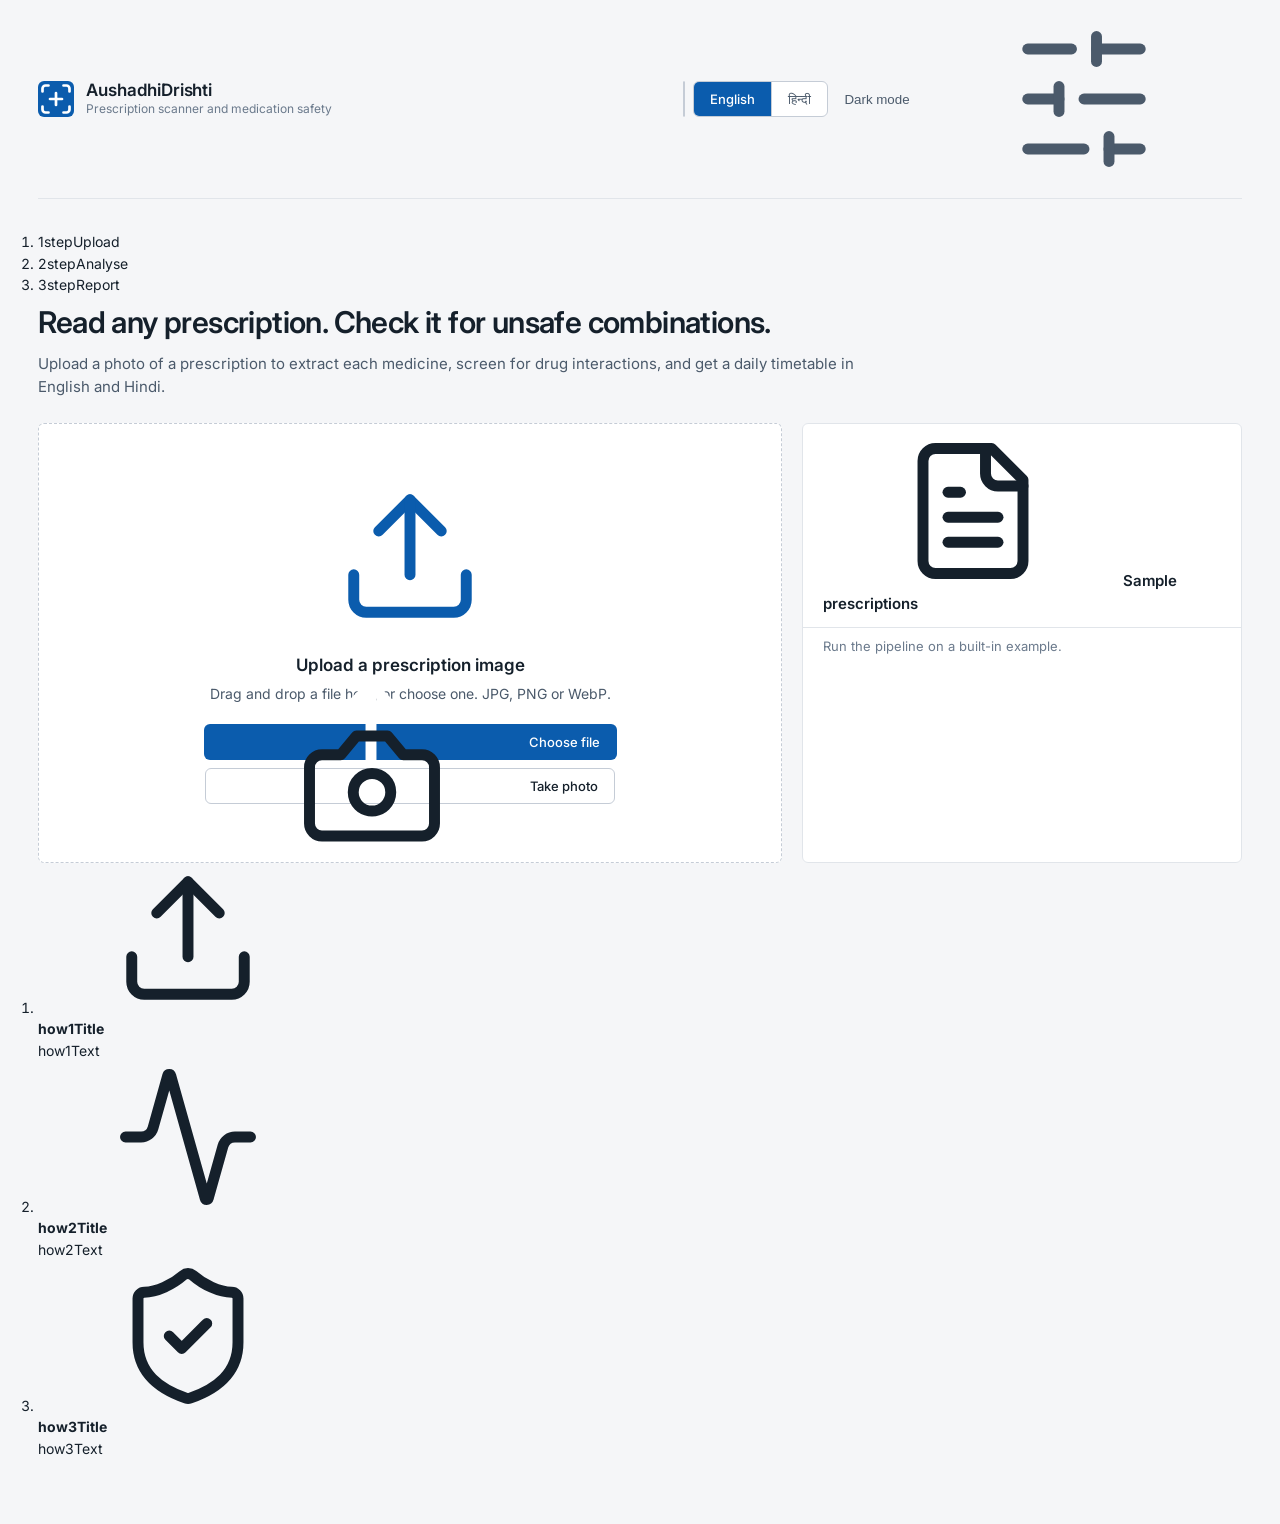
==== commit c7d4648b: "Setting up the Boilerplate" ====
--- a/static/index.html
+++ b/static/index.html
@@ -4,10 +4,11 @@
   <meta charset="UTF-8">
   <meta name="viewport" content="width=device-width, initial-scale=1.0">
   <title>AushadhiDrishti | Prescription Scanner and Medication Safety</title>
-  <meta name="description" content="Prescription scanner and medication safety assistant powered by Gemma 4. Bilingual Hindi and English medication timetable and drug interaction screening.">
+  <meta name="description" content="Prescription scanner and medication safety assistant. Bilingual Hindi and English medication timetable and drug interaction screening.">
   <link rel="preconnect" href="https://fonts.googleapis.com">
   <link rel="preconnect" href="https://fonts.gstatic.com" crossorigin>
-  <link href="https://fonts.googleapis.com/css2?family=Inter:wght@400;500;600;700&family=Noto+Sans+Devanagari:wght@400;500;600;700&family=JetBrains+Mono:wght@400;500&display=swap" rel="stylesheet">
+  <link href="https://fonts.googleapis.com/css2?family=Inter:wght@400;500;600&family=Noto+Sans+Devanagari:wght@400;500;600&family=JetBrains+Mono:wght@400;500&display=swap" rel="stylesheet">
+  <link rel="icon" href="data:image/svg+xml,%3Csvg xmlns='http://www.w3.org/2000/svg' viewBox='0 0 32 32'%3E%3Crect width='32' height='32' rx='6' fill='%230b5cad'/%3E%3Cpath d='M16 9v14M9 16h14' stroke='white' stroke-width='3' stroke-linecap='round'/%3E%3C/svg%3E">
   <link rel="stylesheet" href="/static/css/style.css">
   <script>
     // Apply the stored theme before first paint to avoid a flash.
@@ -19,34 +20,34 @@
 </head>
 <body>
 
-  <!-- Icon sprite -->
+  <!-- Icon sprite: one stroke style (24px grid, 1.75 stroke, round caps) used everywhere. -->
   <svg width="0" height="0" style="position:absolute" aria-hidden="true" focusable="false">
     <defs>
-      <symbol id="i-logo" viewBox="0 0 24 24" fill="none" stroke="currentColor" stroke-width="1.8" stroke-linecap="round" stroke-linejoin="round">
-        <path d="M4 8V5a1 1 0 0 1 1-1h3M16 4h3a1 1 0 0 1 1 1v3M20 16v3a1 1 0 0 1-1 1h-3M8 20H5a1 1 0 0 1-1-1v-3"/>
-        <path d="M12 8v8M8 12h8"/>
-      </symbol>
-      <symbol id="i-upload" viewBox="0 0 24 24" fill="none" stroke="currentColor" stroke-width="1.75" stroke-linecap="round" stroke-linejoin="round">
-        <path d="M12 16V4M7 9l5-5 5 5"/><path d="M4 16v3a1 1 0 0 0 1 1h14a1 1 0 0 0 1-1v-3"/>
-      </symbol>
-      <symbol id="i-camera" viewBox="0 0 24 24" fill="none" stroke="currentColor" stroke-width="1.75" stroke-linecap="round" stroke-linejoin="round">
-        <path d="M4 8h3l1.5-2h7L17 8h3a1 1 0 0 1 1 1v9a1 1 0 0 1-1 1H4a1 1 0 0 1-1-1V9a1 1 0 0 1 1-1z"/><circle cx="12" cy="13" r="3.5"/>
-      </symbol>
-      <symbol id="i-volume" viewBox="0 0 24 24" fill="none" stroke="currentColor" stroke-width="1.75" stroke-linecap="round" stroke-linejoin="round">
-        <path d="M4 10v4h4l5 4V6L8 10H4z"/><path d="M16.5 9a4 4 0 0 1 0 6M19 6.5a7.5 7.5 0 0 1 0 11"/>
-      </symbol>
-      <symbol id="i-stop" viewBox="0 0 24 24" fill="currentColor"><rect x="6" y="6" width="12" height="12" rx="1.5"/></symbol>
-      <symbol id="i-print" viewBox="0 0 24 24" fill="none" stroke="currentColor" stroke-width="1.75" stroke-linecap="round" stroke-linejoin="round">
-        <path d="M7 9V4h10v5"/><rect x="4" y="9" width="16" height="8" rx="1"/><path d="M7 14h10v6H7z"/>
-      </symbol>
-      <symbol id="i-refresh" viewBox="0 0 24 24" fill="none" stroke="currentColor" stroke-width="1.75" stroke-linecap="round" stroke-linejoin="round">
-        <path d="M20 11a8 8 0 0 0-14.5-4M4 4v4h4"/><path d="M4 13a8 8 0 0 0 14.5 4M20 20v-4h-4"/>
-      </symbol>
+      <symbol id="i-logo" viewBox="0 0 24 24" fill="none" stroke="currentColor" stroke-width="1.8" stroke-linecap="round" stroke-linejoin="round"><path d="M3 7V5a2 2 0 0 1 2-2h2"/><path d="M17 3h2a2 2 0 0 1 2 2v2"/><path d="M21 17v2a2 2 0 0 1-2 2h-2"/><path d="M7 21H5a2 2 0 0 1-2-2v-2"/><path d="M12 8v8"/><path d="M8 12h8"/></symbol>
+      <symbol id="i-upload" viewBox="0 0 24 24" fill="none" stroke="currentColor" stroke-width="1.75" stroke-linecap="round" stroke-linejoin="round"><path d="M21 15v4a2 2 0 0 1-2 2H5a2 2 0 0 1-2-2v-4"/><polyline points="17 8 12 3 7 8"/><line x1="12" x2="12" y1="3" y2="15"/></symbol>
+      <symbol id="i-camera" viewBox="0 0 24 24" fill="none" stroke="currentColor" stroke-width="1.75" stroke-linecap="round" stroke-linejoin="round"><path d="M14.5 4h-5L7 7H4a2 2 0 0 0-2 2v9a2 2 0 0 0 2 2h16a2 2 0 0 0 2-2V9a2 2 0 0 0-2-2h-3l-2.5-3z"/><circle cx="12" cy="13" r="3"/></symbol>
+      <symbol id="i-volume" viewBox="0 0 24 24" fill="none" stroke="currentColor" stroke-width="1.75" stroke-linecap="round" stroke-linejoin="round"><polygon points="11 5 6 9 2 9 2 15 6 15 11 19 11 5"/><path d="M15.54 8.46a5 5 0 0 1 0 7.07"/><path d="M19.07 4.93a10 10 0 0 1 0 14.14"/></symbol>
+      <symbol id="i-stop" viewBox="0 0 24 24" fill="currentColor"><rect x="6" y="6" width="12" height="12" rx="2"/></symbol>
+      <symbol id="i-print" viewBox="0 0 24 24" fill="none" stroke="currentColor" stroke-width="1.75" stroke-linecap="round" stroke-linejoin="round"><polyline points="6 9 6 2 18 2 18 9"/><path d="M6 18H4a2 2 0 0 1-2-2v-5a2 2 0 0 1 2-2h16a2 2 0 0 1 2 2v5a2 2 0 0 1-2 2h-2"/><rect width="12" height="8" x="6" y="14"/></symbol>
+      <symbol id="i-refresh" viewBox="0 0 24 24" fill="none" stroke="currentColor" stroke-width="1.75" stroke-linecap="round" stroke-linejoin="round"><path d="M3 12a9 9 0 1 0 9-9 9.75 9.75 0 0 0-6.74 2.74L3 8"/><path d="M3 3v5h5"/></symbol>
+      <symbol id="i-sliders" viewBox="0 0 24 24" fill="none" stroke="currentColor" stroke-width="1.75" stroke-linecap="round" stroke-linejoin="round"><line x1="21" x2="14" y1="4" y2="4"/><line x1="10" x2="3" y1="4" y2="4"/><line x1="21" x2="12" y1="12" y2="12"/><line x1="8" x2="3" y1="12" y2="12"/><line x1="21" x2="16" y1="20" y2="20"/><line x1="12" x2="3" y1="20" y2="20"/><line x1="14" x2="14" y1="2" y2="6"/><line x1="8" x2="8" y1="10" y2="14"/><line x1="16" x2="16" y1="18" y2="22"/></symbol>
+      <symbol id="i-sun" viewBox="0 0 24 24" fill="none" stroke="currentColor" stroke-width="1.75" stroke-linecap="round" stroke-linejoin="round"><circle cx="12" cy="12" r="4"/><path d="M12 2v2"/><path d="M12 20v2"/><path d="m4.93 4.93 1.41 1.41"/><path d="m17.66 17.66 1.41 1.41"/><path d="M2 12h2"/><path d="M20 12h2"/><path d="m6.34 17.66-1.41 1.41"/><path d="m19.07 4.93-1.41 1.41"/></symbol>
+      <symbol id="i-moon" viewBox="0 0 24 24" fill="none" stroke="currentColor" stroke-width="1.75" stroke-linecap="round" stroke-linejoin="round"><path d="M12 3a6 6 0 0 0 9 9 9 9 0 1 1-9-9Z"/></symbol>
       <symbol id="i-check" viewBox="0 0 24 24" fill="none" stroke="currentColor" stroke-width="2.4" stroke-linecap="round" stroke-linejoin="round"><path d="M5 12.5l4.5 4.5L19 7.5"/></symbol>
-      <symbol id="i-check-circle" viewBox="0 0 24 24" fill="none" stroke="currentColor" stroke-width="1.8" stroke-linecap="round" stroke-linejoin="round"><circle cx="12" cy="12" r="9"/><path d="M8 12.5l3 3 5-6"/></symbol>
-      <symbol id="i-alert" viewBox="0 0 24 24" fill="none" stroke="currentColor" stroke-width="1.8" stroke-linecap="round" stroke-linejoin="round"><path d="M12 4l9 16H3L12 4z"/><path d="M12 10v4M12 17.2v.1"/></symbol>
-      <symbol id="i-octagon" viewBox="0 0 24 24" fill="none" stroke="currentColor" stroke-width="1.8" stroke-linecap="round" stroke-linejoin="round"><path d="M8.5 3h7L21 8.5v7L15.5 21h-7L3 15.5v-7L8.5 3z"/><path d="M9 9l6 6M15 9l-6 6"/></symbol>
-      <symbol id="i-x" viewBox="0 0 24 24" fill="none" stroke="currentColor" stroke-width="2" stroke-linecap="round"><path d="M6 6l12 12M18 6L6 18"/></symbol>
+      <symbol id="i-check-circle" viewBox="0 0 24 24" fill="none" stroke="currentColor" stroke-width="1.75" stroke-linecap="round" stroke-linejoin="round"><circle cx="12" cy="12" r="10"/><path d="m9 12 2 2 4-4"/></symbol>
+      <symbol id="i-alert" viewBox="0 0 24 24" fill="none" stroke="currentColor" stroke-width="1.75" stroke-linecap="round" stroke-linejoin="round"><path d="m21.73 18-8-14a2 2 0 0 0-3.48 0l-8 14A2 2 0 0 0 4 21h16a2 2 0 0 0 1.73-3"/><path d="M12 9v4"/><path d="M12 17h.01"/></symbol>
+      <symbol id="i-octagon" viewBox="0 0 24 24" fill="none" stroke="currentColor" stroke-width="1.75" stroke-linecap="round" stroke-linejoin="round"><path d="m15 9-6 6"/><path d="m9 9 6 6"/><path d="M2.586 16.726A2 2 0 0 1 2 15.312V8.688a2 2 0 0 1 .586-1.414l4.688-4.688A2 2 0 0 1 8.688 2h6.624a2 2 0 0 1 1.414.586l4.688 4.688A2 2 0 0 1 22 8.688v6.624a2 2 0 0 1-.586 1.414l-4.688 4.688a2 2 0 0 1-1.414.586H8.688a2 2 0 0 1-1.414-.586z"/></symbol>
+      <symbol id="i-x" viewBox="0 0 24 24" fill="none" stroke="currentColor" stroke-width="1.75" stroke-linecap="round" stroke-linejoin="round"><path d="M18 6 6 18"/><path d="m6 6 12 12"/></symbol>
+      <symbol id="i-file-text" viewBox="0 0 24 24" fill="none" stroke="currentColor" stroke-width="1.75" stroke-linecap="round" stroke-linejoin="round"><path d="M15 2H6a2 2 0 0 0-2 2v16a2 2 0 0 0 2 2h12a2 2 0 0 0 2-2V7Z"/><path d="M14 2v4a2 2 0 0 0 2 2h4"/><path d="M10 9H8"/><path d="M16 13H8"/><path d="M16 17H8"/></symbol>
+      <symbol id="i-clipboard" viewBox="0 0 24 24" fill="none" stroke="currentColor" stroke-width="1.75" stroke-linecap="round" stroke-linejoin="round"><rect width="8" height="4" x="8" y="2" rx="1" ry="1"/><path d="M16 4h2a2 2 0 0 1 2 2v14a2 2 0 0 1-2 2H6a2 2 0 0 1-2-2V6a2 2 0 0 1 2-2h2"/><path d="M12 11h4"/><path d="M12 16h4"/><path d="M8 11h.01"/><path d="M8 16h.01"/></symbol>
+      <symbol id="i-shield" viewBox="0 0 24 24" fill="none" stroke="currentColor" stroke-width="1.75" stroke-linecap="round" stroke-linejoin="round"><path d="M20 13c0 5-3.5 7.5-7.66 8.95a1 1 0 0 1-.67-.01C7.5 20.5 4 18 4 13V6a1 1 0 0 1 1-1c2 0 4.5-1.2 6.24-2.72a1.17 1.17 0 0 1 1.52 0C14.51 3.81 17 5 19 5a1 1 0 0 1 1 1z"/><path d="m9 12 2 2 4-4"/></symbol>
+      <symbol id="i-clock" viewBox="0 0 24 24" fill="none" stroke="currentColor" stroke-width="1.75" stroke-linecap="round" stroke-linejoin="round"><circle cx="12" cy="12" r="10"/><polyline points="12 6 12 12 16 14"/></symbol>
+      <symbol id="i-pill" viewBox="0 0 24 24" fill="none" stroke="currentColor" stroke-width="1.75" stroke-linecap="round" stroke-linejoin="round"><path d="m10.5 20.5 10-10a4.95 4.95 0 1 0-7-7l-10 10a4.95 4.95 0 1 0 7 7Z"/><path d="m8.5 8.5 7 7"/></symbol>
+      <symbol id="i-image" viewBox="0 0 24 24" fill="none" stroke="currentColor" stroke-width="1.75" stroke-linecap="round" stroke-linejoin="round"><rect width="18" height="18" x="3" y="3" rx="2" ry="2"/><circle cx="9" cy="9" r="2"/><path d="m21 15-3.086-3.086a2 2 0 0 0-2.828 0L6 21"/></symbol>
+      <symbol id="i-activity" viewBox="0 0 24 24" fill="none" stroke="currentColor" stroke-width="1.75" stroke-linecap="round" stroke-linejoin="round"><path d="M22 12h-2.48a2 2 0 0 0-1.93 1.46l-2.35 8.36a.25.25 0 0 1-.48 0L9.24 2.18a.25.25 0 0 0-.48 0l-2.35 8.36A2 2 0 0 1 4.49 12H2"/></symbol>
+      <symbol id="i-scan" viewBox="0 0 24 24" fill="none" stroke="currentColor" stroke-width="1.75" stroke-linecap="round" stroke-linejoin="round"><path d="M3 7V5a2 2 0 0 1 2-2h2"/><path d="M17 3h2a2 2 0 0 1 2 2v2"/><path d="M21 17v2a2 2 0 0 1-2 2h-2"/><path d="M7 21H5a2 2 0 0 1-2-2v-2"/><path d="M7 12h10"/></symbol>
+      <symbol id="i-arrow-left" viewBox="0 0 24 24" fill="none" stroke="currentColor" stroke-width="1.75" stroke-linecap="round" stroke-linejoin="round"><path d="m12 19-7-7 7-7"/><path d="M19 12H5"/></symbol>
+      <symbol id="i-zap" viewBox="0 0 24 24" fill="none" stroke="currentColor" stroke-width="1.75" stroke-linecap="round" stroke-linejoin="round"><path d="M4 14a1 1 0 0 1-.78-1.63l9.9-10.2a.5.5 0 0 1 .86.46l-1.92 6.02A1 1 0 0 0 13 10h7a1 1 0 0 1 .78 1.63l-9.9 10.2a.5.5 0 0 1-.86-.46l1.92-6.02A1 1 0 0 0 11 14z"/></symbol>
     </defs>
   </svg>
 
@@ -56,7 +57,7 @@
     <!-- Header -->
     <header class="app-header">
       <div class="brand">
-        <span class="brand-mark" aria-hidden="true"><svg width="22" height="22"><use href="#i-logo"/></svg></span>
+        <span class="brand-mark" aria-hidden="true"><svg class="icon icon-lg"><use href="#i-logo"/></svg></span>
         <div class="brand-text">
           <h1 class="brand-title" data-i18n="appTitle">AushadhiDrishti</h1>
           <p class="brand-tagline" data-i18n="appTagline">Prescription scanner and medication safety</p>
@@ -64,36 +65,46 @@
       </div>
 
       <div class="header-actions">
+        <div id="provider-switch" class="segmented" role="group" aria-label="Model provider"></div>
         <div class="segmented" role="group" aria-label="Language">
           <button id="lang-en" class="segmented-btn active" type="button" lang="en">English</button>
           <button id="lang-hi" class="segmented-btn" type="button" lang="hi">हिन्दी</button>
         </div>
-        <button id="btn-theme-toggle" class="btn btn-ghost" type="button" data-i18n="themeDark">Dark mode</button>
-        <button id="btn-settings-open" class="btn btn-ghost" type="button" data-i18n="btnSettings">API settings</button>
+        <button id="btn-theme-toggle" class="icon-btn icon-btn-bordered" type="button"><svg class="icon"><use id="theme-use" href="#i-moon"/></svg></button>
+        <button id="btn-settings-open" class="icon-btn icon-btn-bordered" type="button"><svg class="icon"><use href="#i-sliders"/></svg></button>
       </div>
     </header>
+
+    <!-- Progress steps -->
+    <nav class="steps" id="steps" aria-label="Progress">
+      <ol>
+        <li data-step="input"><span class="step-dot">1</span><span class="step-label" data-i18n="stepUpload">Upload</span></li>
+        <li data-step="progress"><span class="step-dot">2</span><span class="step-label" data-i18n="stepAnalyse">Analyse</span></li>
+        <li data-step="results"><span class="step-dot">3</span><span class="step-label" data-i18n="stepReport">Report</span></li>
+      </ol>
+    </nav>
 
     <main id="main">
       <!-- VIEW: Input -->
       <section id="view-input" class="view">
         <div class="intro">
-          <p class="eyebrow" data-i18n="heroPill">Gemma 4 multimodal vision</p>
+          <p class="eyebrow" id="model-line"></p>
           <h2 class="intro-title" data-i18n="heroTitle">Read any prescription. Check it for unsafe combinations.</h2>
           <p class="intro-desc" data-i18n="heroDesc">Upload a photo of a prescription to extract each medicine, screen for drug interactions, and get a daily timetable in English and Hindi.</p>
         </div>
 
         <div class="input-grid">
           <div id="dropzone" class="dropzone" tabindex="0" role="button" aria-label="Upload prescription image">
-            <span class="dropzone-icon" aria-hidden="true"><svg width="28" height="28"><use href="#i-upload"/></svg></span>
+            <span class="dropzone-icon" aria-hidden="true"><svg class="icon icon-xl"><use href="#i-upload"/></svg></span>
             <h3 class="dropzone-title" data-i18n="dropTitle">Upload a prescription image</h3>
             <p class="dropzone-sub" data-i18n="dropSub">Drag and drop a file here, or choose one. JPG, PNG or WebP.</p>
             <div class="dropzone-actions">
               <button id="btn-browse" class="btn btn-primary" type="button">
-                <svg width="16" height="16" aria-hidden="true"><use href="#i-upload"/></svg>
+                <svg class="icon icon-sm" aria-hidden="true"><use href="#i-upload"/></svg>
                 <span data-i18n="btnBrowse">Choose file</span>
               </button>
               <button id="btn-camera" class="btn btn-secondary" type="button">
-                <svg width="16" height="16" aria-hidden="true"><use href="#i-camera"/></svg>
+                <svg class="icon icon-sm" aria-hidden="true"><use href="#i-camera"/></svg>
                 <span data-i18n="btnCamera">Take photo</span>
               </button>
             </div>
@@ -103,12 +114,18 @@
 
           <aside class="panel presets">
             <div class="panel-head">
-              <h3 data-i18n="presetsTitle">Sample prescriptions</h3>
+              <h3><svg class="icon" aria-hidden="true"><use href="#i-file-text"/></svg><span data-i18n="presetsTitle">Sample prescriptions</span></h3>
             </div>
             <p class="panel-note" data-i18n="presetsNote">Run the pipeline on a built-in example.</p>
             <div id="presets-list" class="preset-list"></div>
           </aside>
         </div>
+
+        <ol class="how">
+          <li><span class="how-icon"><svg class="icon" aria-hidden="true"><use href="#i-upload"/></svg></span><div><h4 data-i18n="how1Title">Add a prescription</h4><p data-i18n="how1Text">Upload a photo or pick a sample. Images are processed in memory and are not stored.</p></div></li>
+          <li><span class="how-icon"><svg class="icon" aria-hidden="true"><use href="#i-activity"/></svg></span><div><h4 data-i18n="how2Title">Watch it work</h4><p data-i18n="how2Text">Follow each step live: image enhancement, reading, and interaction screening.</p></div></li>
+          <li><span class="how-icon"><svg class="icon" aria-hidden="true"><use href="#i-shield"/></svg></span><div><h4 data-i18n="how3Title">Review the report</h4><p data-i18n="how3Text">Get a safety verdict, a daily timetable and plain-language guidance in English and Hindi.</p></div></li>
+        </ol>
       </section>
 
       <!-- VIEW: Progress -->
@@ -116,8 +133,8 @@
         <div class="progress-grid">
           <div class="panel scan-panel">
             <div class="panel-head">
-              <h3 data-i18n="docTitle">Document</h3>
-              <span id="scan-badge" class="badge badge-neutral">Scanning</span>
+              <h3><svg class="icon" aria-hidden="true"><use href="#i-image"/></svg><span data-i18n="docTitle">Document</span></h3>
+              <span id="scan-badge" class="badge">Scanning</span>
             </div>
             <div id="scan-frame" class="scan-frame is-scanning">
               <img id="scan-image" alt="Prescription being analyzed" hidden>
@@ -131,7 +148,7 @@
 
           <div class="panel progress-panel">
             <div class="panel-head">
-              <h3 data-i18n="progressTitle">Analysis progress</h3>
+              <h3><svg class="icon" aria-hidden="true"><use href="#i-activity"/></svg><span data-i18n="progressTitle">Analysis progress</span></h3>
               <div class="panel-head-actions">
                 <span id="elapsed" class="mono muted">0.0 s</span>
                 <button id="btn-cancel" class="btn btn-ghost btn-sm" type="button" data-i18n="btnCancel">Cancel</button>
@@ -149,98 +166,117 @@
             <ol id="stage-list" class="stage-list" aria-live="polite"></ol>
 
             <div id="progress-error" class="inline-alert" role="alert" hidden>
-              <div>
+              <svg class="icon icon-lg alert-icon" aria-hidden="true"><use href="#i-alert"/></svg>
+              <div class="alert-text">
                 <strong data-i18n="errTitle">Analysis could not be completed</strong>
                 <p id="progress-error-text"></p>
               </div>
-              <button id="btn-error-back" class="btn btn-secondary" type="button" data-i18n="btnBack">Back to upload</button>
+              <button id="btn-error-back" class="btn btn-secondary" type="button">
+                <svg class="icon icon-sm" aria-hidden="true"><use href="#i-arrow-left"/></svg>
+                <span data-i18n="btnBack">Back to upload</span>
+              </button>
             </div>
           </div>
         </div>
       </section>
 
       <!-- VIEW: Results -->
-      <section id="view-results" class="view results-grid" hidden>
-        <aside class="results-side">
-          <div class="panel">
-            <div class="panel-head">
-              <h3 data-i18n="viewerTitle">Enhanced scan</h3>
-              <span id="source-tag" class="badge badge-neutral">Gemma 4</span>
-            </div>
-            <div class="image-wrap"><img id="image-preview" src="" alt="Enhanced prescription scan"></div>
-          </div>
-
-          <div class="panel">
-            <div class="panel-head"><h3 data-i18n="patientDetails">Prescription details</h3></div>
-            <dl class="detail-grid">
-              <div><dt data-i18n="lblPatient">Patient</dt><dd id="patient-name"></dd></div>
-              <div><dt data-i18n="lblVitals">Age / sex</dt><dd id="patient-vitals"></dd></div>
-              <div><dt data-i18n="lblDoctor">Doctor</dt><dd id="patient-doctor"></dd></div>
-              <div><dt data-i18n="lblDate">Date</dt><dd id="patient-date"></dd></div>
-            </dl>
-          </div>
-        </aside>
-
-        <div class="results-main">
-          <div id="safety-banner" class="safety-banner safe" role="status">
-            <svg id="safety-icon" class="safety-icon" width="28" height="28" aria-hidden="true"><use href="#i-check-circle"/></svg>
-            <div class="safety-text">
-              <h3 id="safety-title"></h3>
-              <p id="safety-desc"></p>
-            </div>
-          </div>
-
-          <div class="panel reveal">
-            <div class="panel-head">
-              <h3 data-i18n="summaryTitle">Plain-language summary</h3>
-              <button id="btn-audio-summary" class="btn btn-secondary btn-sm" type="button">
-                <svg width="15" height="15" aria-hidden="true"><use id="audio-icon" href="#i-volume"/></svg>
-                <span id="audio-label" data-i18n="btnListen">Listen</span>
-              </button>
-            </div>
-            <p id="summary-text" class="summary-text"></p>
-          </div>
-
-          <div class="panel reveal">
-            <div class="panel-head"><h3 data-i18n="interactionsTitle">Drug interaction screening</h3></div>
-            <div id="interactions-list"></div>
-          </div>
-
-          <div class="panel reveal">
-            <div class="panel-head"><h3 data-i18n="scheduleTitle">Daily timetable</h3></div>
-            <div class="schedule-grid">
-              <div class="slot">
-                <div class="slot-head"><span data-i18n="slotMorning">Morning</span><span class="slot-count" id="count-morning"></span></div>
-                <div id="schedule-morning"></div>
-              </div>
-              <div class="slot">
-                <div class="slot-head"><span data-i18n="slotAfternoon">Afternoon</span><span class="slot-count" id="count-afternoon"></span></div>
-                <div id="schedule-afternoon"></div>
-              </div>
-              <div class="slot">
-                <div class="slot-head"><span data-i18n="slotNight">Night</span><span class="slot-count" id="count-night"></span></div>
-                <div id="schedule-night"></div>
-              </div>
-            </div>
-          </div>
-
-          <div class="reveal">
-            <h3 class="section-title" data-i18n="medsListTitle">Medications and guidance</h3>
-            <div id="medications-cards" class="med-list"></div>
-          </div>
-
-          <div class="action-bar">
-            <button id="btn-scan-new" class="btn btn-secondary" type="button">
-              <svg width="16" height="16" aria-hidden="true"><use href="#i-refresh"/></svg>
-              <span data-i18n="btnScanNew">Scan another prescription</span>
-            </button>
-            <button id="btn-print-card" class="btn btn-primary" type="button">
-              <svg width="16" height="16" aria-hidden="true"><use href="#i-print"/></svg>
+      <section id="view-results" class="view" hidden>
+        <div class="report-bar">
+          <div>
+            <h2 class="report-title" data-i18n="reportTitle">Prescription report</h2>
+            <p class="report-sub" id="report-sub"></p>
+          </div>
+          <div class="report-actions">
+            <button id="btn-print-card" class="btn btn-secondary" type="button">
+              <svg class="icon icon-sm" aria-hidden="true"><use href="#i-print"/></svg>
               <span data-i18n="btnDownloadPDF">Print or save as PDF</span>
             </button>
-          </div>
-
-          <p class="disclaimer" data-i18n="disclaimer">Medical disclaimer: AushadhiDrishti is an AI assistant for educational and informational use. Consult a licensed physician or pharmacist before starting, changing or stopping any medication.</p>
+            <button id="btn-scan-new" class="btn btn-primary" type="button">
+              <svg class="icon icon-sm" aria-hidden="true"><use href="#i-scan"/></svg>
+              <span data-i18n="btnScanNew">Scan another</span>
+            </button>
+          </div>
+        </div>
+
+        <div class="results-grid">
+          <aside class="results-side">
+            <div class="panel">
+              <div class="panel-head">
+                <h3><svg class="icon" aria-hidden="true"><use href="#i-image"/></svg><span data-i18n="viewerTitle">Enhanced scan</span></h3>
+                <span id="source-tag" class="badge">Live model</span>
+              </div>
+              <div class="image-wrap"><img id="image-preview" src="" alt="Enhanced prescription scan"></div>
+            </div>
+
+            <div class="panel">
+              <div class="panel-head"><h3><svg class="icon" aria-hidden="true"><use href="#i-clipboard"/></svg><span data-i18n="patientDetails">Prescription details</span></h3></div>
+              <dl class="detail-grid">
+                <div><dt data-i18n="lblPatient">Patient</dt><dd id="patient-name"></dd></div>
+                <div><dt data-i18n="lblVitals">Age / sex</dt><dd id="patient-vitals"></dd></div>
+                <div><dt data-i18n="lblDoctor">Doctor</dt><dd id="patient-doctor"></dd></div>
+                <div><dt data-i18n="lblDate">Date</dt><dd id="patient-date"></dd></div>
+              </dl>
+            </div>
+          </aside>
+
+          <div class="results-main">
+            <div id="safety-banner" class="safety-banner safe" role="status">
+              <svg id="safety-icon" class="icon icon-xl safety-icon" aria-hidden="true"><use href="#i-check-circle"/></svg>
+              <div class="safety-text">
+                <h3 id="safety-title"></h3>
+                <p id="safety-desc"></p>
+              </div>
+            </div>
+
+            <div class="stats reveal" id="stats">
+              <div class="stat"><span class="stat-value" id="stat-meds"></span><span class="stat-label" data-i18n="statMeds">Medicines</span><span class="stat-sub" id="stat-meds-sub"></span></div>
+              <div class="stat"><span class="stat-value" id="stat-ix"></span><span class="stat-label" data-i18n="statIx">Interactions</span><span class="stat-sub" id="stat-ix-sub"></span></div>
+              <div class="stat"><span class="stat-value" id="stat-doses"></span><span class="stat-label" data-i18n="statDoses">Doses per day</span><span class="stat-sub" id="stat-doses-sub"></span></div>
+              <div class="stat"><span class="stat-value" id="stat-time"></span><span class="stat-label" data-i18n="statTime">Read in</span><span class="stat-sub" id="stat-time-sub"></span></div>
+            </div>
+
+            <div class="panel reveal">
+              <div class="panel-head">
+                <h3><svg class="icon" aria-hidden="true"><use href="#i-file-text"/></svg><span data-i18n="summaryTitle">Plain-language summary</span></h3>
+                <button id="btn-audio-summary" class="btn btn-secondary btn-sm" type="button">
+                  <svg class="icon icon-sm" aria-hidden="true"><use id="audio-icon" href="#i-volume"/></svg>
+                  <span id="audio-label" data-i18n="btnListen">Listen</span>
+                </button>
+              </div>
+              <p id="summary-text" class="summary-text"></p>
+            </div>
+
+            <div class="panel reveal">
+              <div class="panel-head"><h3><svg class="icon" aria-hidden="true"><use href="#i-shield"/></svg><span data-i18n="interactionsTitle">Drug interaction screening</span></h3></div>
+              <div id="interactions-list"></div>
+            </div>
+
+            <div class="panel reveal">
+              <div class="panel-head"><h3><svg class="icon" aria-hidden="true"><use href="#i-clock"/></svg><span data-i18n="scheduleTitle">Daily timetable</span></h3></div>
+              <div class="schedule-grid">
+                <div class="slot">
+                  <div class="slot-head"><span data-i18n="slotMorning">Morning</span><span class="slot-count" id="count-morning"></span></div>
+                  <div id="schedule-morning"></div>
+                </div>
+                <div class="slot">
+                  <div class="slot-head"><span data-i18n="slotAfternoon">Afternoon</span><span class="slot-count" id="count-afternoon"></span></div>
+                  <div id="schedule-afternoon"></div>
+                </div>
+                <div class="slot">
+                  <div class="slot-head"><span data-i18n="slotNight">Night</span><span class="slot-count" id="count-night"></span></div>
+                  <div id="schedule-night"></div>
+                </div>
+              </div>
+            </div>
+
+            <div class="panel reveal">
+              <div class="panel-head"><h3><svg class="icon" aria-hidden="true"><use href="#i-pill"/></svg><span data-i18n="medsListTitle">Medications and guidance</span></h3></div>
+              <div id="medications-cards"></div>
+            </div>
+
+            <p class="disclaimer" data-i18n="disclaimer">Medical disclaimer: AushadhiDrishti is an AI assistant for educational and informational use. Consult a licensed physician or pharmacist before starting, changing or stopping any medication.</p>
+          </div>
         </div>
       </section>
     </main>
@@ -249,26 +285,42 @@
     <div id="modal-settings" class="modal-overlay" role="dialog" aria-modal="true" aria-labelledby="modal-title">
       <div class="modal">
         <div class="modal-header">
-          <h3 id="modal-title" data-i18n="settingsTitle">Gemma 4 API configuration</h3>
-          <button id="btn-settings-close" class="icon-btn" type="button" aria-label="Close"><svg width="18" height="18"><use href="#i-x"/></svg></button>
+          <h3 id="modal-title" data-i18n="settingsTitle">Model configuration</h3>
+          <button id="btn-settings-close" class="icon-btn" type="button" aria-label="Close"><svg class="icon"><use href="#i-x"/></svg></button>
         </div>
         <form id="form-settings">
+          <div class="form-group">
+            <span class="form-label" data-i18n="providerLabel">Vision provider</span>
+            <div id="provider-cards" class="provider-cards" role="radiogroup" aria-label="Vision provider"></div>
+          </div>
           <div class="form-group">
             <label for="input-api-key" data-i18n="lblApiKey">API key</label>
             <input type="password" id="input-api-key" class="form-input" autocomplete="off" placeholder="Paste your API key">
           </div>
-          <div class="form-group">
-            <label for="input-api-base" data-i18n="lblApiBase">API base URL</label>
-            <input type="text" id="input-api-base" class="form-input" value="https://generativelanguage.googleapis.com/v1beta">
-          </div>
-          <div class="form-group">
-            <label for="input-model" data-i18n="lblModel">Model identifier</label>
-            <input type="text" id="input-model" class="form-input" value="gemma-4-26b-a4b-it">
-          </div>
-          <p class="form-hint" data-i18n="settingsHint">Without an API key the app uses its built-in offline engine, which returns fixed demo data instead of reading the image.</p>
+          <div class="form-row">
+            <div class="form-group">
+              <label for="input-model" data-i18n="lblModel">Model identifier</label>
+              <input type="text" id="input-model" class="form-input">
+            </div>
+            <div class="form-group">
+              <label for="input-api-base" data-i18n="lblApiBase">API base URL</label>
+              <input type="text" id="input-api-base" class="form-input">
+            </div>
+          </div>
+          <label class="check">
+            <input type="checkbox" id="input-failover">
+            <span data-i18n="lblFailover">If this provider fails, try the other one automatically</span>
+          </label>
+          <p class="form-hint" data-i18n="settingsHint">Without any API key the app uses its built-in offline engine, which returns fixed demo data instead of reading the image.</p>
           <div class="modal-footer">
             <span id="settings-status" class="form-status" role="status"></span>
-            <button type="submit" class="btn btn-primary" data-i18n="btnSaveConfig">Save</button>
+            <div class="modal-actions">
+              <button type="button" id="btn-test" class="btn btn-secondary">
+                <svg class="icon icon-sm" aria-hidden="true"><use href="#i-zap"/></svg>
+                <span data-i18n="btnTest">Test connection</span>
+              </button>
+              <button type="submit" class="btn btn-primary" data-i18n="btnSaveConfig">Save and use</button>
+            </div>
           </div>
         </form>
       </div>
--- a/static/css/style.css
+++ b/static/css/style.css
@@ -1,71 +1,84 @@
 /* ==========================================================================
    AushadhiDrishti - flat clinical interface
-   Solid surfaces, 1px borders, one accent colour, status colours only for status.
+
+   Rules this stylesheet follows:
+   - One surface style: white card, 1px hairline border, 6px radius, no shadows.
+   - One accent colour. Status colours appear only on status elements.
+   - No side-stripe accents, gradients, glows or nested boxes.
+   - Spacing and type come from the scales below; nothing else.
    ========================================================================== */
 
 :root {
-  --bg: #f4f6f8;
+  /* Spacing scale */
+  --s1: 4px; --s2: 8px; --s3: 12px; --s4: 16px; --s5: 20px; --s6: 24px; --s8: 32px;
+
+  /* Type scale */
+  --fs-xs: 12px; --fs-sm: 13px; --fs-base: 14px; --fs-md: 15px; --fs-lg: 17px; --fs-xl: 22px; --fs-2xl: 30px;
+
+  /* Shape */
+  --radius: 6px;
+  --control-h: 36px;
+  --control-h-sm: 30px;
+
+  --font-en: 'Inter', system-ui, -apple-system, 'Segoe UI', sans-serif;
+  --font-hi: 'Noto Sans Devanagari', 'Inter', system-ui, sans-serif;
+  --font-mono: 'JetBrains Mono', ui-monospace, Consolas, monospace;
+  --ease: cubic-bezier(0.22, 0.61, 0.36, 1);
+
+  /* Light palette */
+  --bg: #f5f6f8;
   --surface: #ffffff;
-  --surface-2: #f4f6f8;
-  --border: #d9dee5;
-  --border-strong: #b9c1cc;
-
-  --text: #121a26;
-  --text-muted: #4a5565;
-  --text-dim: #6b7585;
+  --surface-2: #f5f6f8;
+  --border: #e1e5ea;
+  --border-strong: #c5ccd6;
+
+  --text: #15202b;
+  --text-muted: #4b5a6b;
+  --text-dim: #6b7a8c;
 
   --accent: #0b5cad;
   --accent-hover: #094c91;
-  --accent-soft: #e6f0fa;
+  --accent-soft: #e8f1fa;
   --on-accent: #ffffff;
 
-  --safe: #166534;      --safe-bg: #eef7f0;      --safe-line: #2e8b4d;
-  --caution: #92400e;   --caution-bg: #fdf4e6;   --caution-line: #c2680d;
-  --danger: #991b1b;    --danger-bg: #fcefef;    --danger-line: #c62828;
-  --moderate: #854d0e;  --moderate-bg: #fbf6e1;  --moderate-line: #b8860b;
-
-  --font-en: 'Inter', system-ui, -apple-system, 'Segoe UI', sans-serif;
-  --font-hi: 'Noto Sans Devanagari', 'Inter', system-ui, sans-serif;
-  --font-mono: 'JetBrains Mono', ui-monospace, 'SFMono-Regular', Consolas, monospace;
-
-  --radius: 6px;
-  --radius-lg: 8px;
-  --ease: cubic-bezier(0.22, 0.61, 0.36, 1);
+  --safe-text: #14532d;     --safe-bg: #f0f8f2;     --safe-border: #bfe0c9;     --safe-icon: #1f7a3d;
+  --caution-text: #7c3a06;  --caution-bg: #fdf6ea;  --caution-border: #efd2a4;  --caution-icon: #b45f06;
+  --moderate-text: #6b4a05; --moderate-bg: #fbf7e6; --moderate-border: #ead9a0; --moderate-icon: #a07a0a;
+  --danger-text: #7f1d1d;   --danger-bg: #fdf3f3;   --danger-border: #f0c5c5;   --danger-icon: #b42318;
 }
 
 [data-theme="dark"] {
-  --bg: #0e1218;
-  --surface: #161c25;
-  --surface-2: #1c232e;
-  --border: #29323f;
-  --border-strong: #3a4556;
-
-  --text: #e8ecf1;
-  --text-muted: #a6b0bd;
-  --text-dim: #7e8998;
+  --bg: #0f1318;
+  --surface: #161b22;
+  --surface-2: #1b222b;
+  --border: #262e39;
+  --border-strong: #38424f;
+
+  --text: #e6eaef;
+  --text-muted: #a3adba;
+  --text-dim: #7b8696;
 
   --accent: #5aa3ea;
   --accent-hover: #7bb6ef;
-  --accent-soft: #17283b;
+  --accent-soft: #162536;
   --on-accent: #08111b;
 
-  --safe: #6fd08b;      --safe-bg: #14231a;      --safe-line: #3f9d5d;
-  --caution: #f0a45a;   --caution-bg: #2a1f12;   --caution-line: #c9791f;
-  --danger: #f08a8a;    --danger-bg: #2b1616;    --danger-line: #d64545;
-  --moderate: #e2c46a;  --moderate-bg: #262111;  --moderate-line: #b8923a;
+  --safe-text: #8fd9a6;     --safe-bg: #12201a;     --safe-border: #24432f;     --safe-icon: #4cb06c;
+  --caution-text: #f0b57a;  --caution-bg: #261c10;  --caution-border: #4a3419;  --caution-icon: #d98a2b;
+  --moderate-text: #e2c97a; --moderate-bg: #231f10; --moderate-border: #453c19; --moderate-icon: #c0a03a;
+  --danger-text: #f3a0a0;   --danger-bg: #2a1515;   --danger-border: #532323;   --danger-icon: #e05a5a;
 }
 
 *, *::before, *::after { box-sizing: border-box; margin: 0; padding: 0; }
 [hidden] { display: none !important; }
-
 html { scroll-behavior: smooth; }
 
 body {
   font-family: var(--font-en);
+  font-size: var(--fs-base);
+  line-height: 1.55;
   background: var(--bg);
   color: var(--text);
-  line-height: 1.55;
-  font-size: 15px;
   -webkit-font-smoothing: antialiased;
 }
 body.lang-hi { font-family: var(--font-hi); line-height: 1.7; }
@@ -73,155 +86,130 @@
 .mono { font-family: var(--font-mono); font-variant-numeric: tabular-nums; }
 .muted { color: var(--text-dim); }
 
-.skip-link {
-  position: absolute; left: -999px; top: 8px;
-  background: var(--accent); color: var(--on-accent);
-  padding: 8px 12px; border-radius: var(--radius); z-index: 2000;
-}
-.skip-link:focus { left: 8px; }
-
+.skip-link { position: absolute; left: -999px; top: var(--s2); background: var(--accent); color: var(--on-accent); padding: var(--s2) var(--s3); border-radius: var(--radius); z-index: 2000; }
+.skip-link:focus { left: var(--s2); }
 :focus-visible { outline: 2px solid var(--accent); outline-offset: 2px; }
 
-.app-container { max-width: 1200px; margin: 0 auto; padding: 0 24px 72px; }
+.app-container { max-width: 1680px; margin: 0 auto; padding: 0 clamp(var(--s4), 3vw, 48px) 64px; }
 
 /* ---------- Header ---------- */
 .app-header {
-  display: flex; justify-content: space-between; align-items: center; gap: 16px; flex-wrap: wrap;
-  padding: 18px 0;
-  border-bottom: 1px solid var(--border);
-  margin-bottom: 36px;
-}
-.brand { display: flex; align-items: center; gap: 12px; }
-.brand-mark {
-  width: 38px; height: 38px; border-radius: var(--radius);
-  background: var(--accent); color: var(--on-accent);
-  display: inline-flex; align-items: center; justify-content: center;
-}
-.brand-title { font-size: 1.1rem; font-weight: 650; letter-spacing: -0.01em; line-height: 1.2; }
-.brand-tagline { font-size: 0.8rem; color: var(--text-dim); }
-.header-actions { display: flex; align-items: center; gap: 8px; flex-wrap: wrap; }
-
-.segmented { display: inline-flex; border: 1px solid var(--border); border-radius: var(--radius); overflow: hidden; background: var(--surface); }
-.segmented-btn {
-  font: inherit; font-size: 0.85rem; font-weight: 500;
-  padding: 7px 14px; border: 0; background: transparent; color: var(--text-muted); cursor: pointer;
-  transition: background .15s var(--ease), color .15s var(--ease);
-}
-.segmented-btn + .segmented-btn { border-left: 1px solid var(--border); }
+  display: flex; justify-content: space-between; align-items: center; gap: var(--s4); flex-wrap: wrap;
+  padding: var(--s4) 0; margin-bottom: var(--s8); border-bottom: 1px solid var(--border);
+}
+.brand { display: flex; align-items: center; gap: var(--s3); }
+.brand-mark { width: 36px; height: 36px; border-radius: var(--radius); background: var(--accent); color: var(--on-accent); display: inline-flex; align-items: center; justify-content: center; }
+.brand-title { font-size: var(--fs-lg); font-weight: 600; letter-spacing: -0.01em; line-height: 1.2; }
+.brand-tagline { font-size: var(--fs-xs); color: var(--text-dim); }
+.header-actions { display: flex; align-items: center; gap: var(--s2); flex-wrap: wrap; }
+
+.segmented { display: inline-flex; height: var(--control-h); border: 1px solid var(--border-strong); border-radius: var(--radius); overflow: hidden; background: var(--surface); }
+.segmented-btn { font: inherit; font-size: var(--fs-sm); font-weight: 500; padding: 0 var(--s4); border: 0; background: transparent; color: var(--text-muted); cursor: pointer; transition: background .15s var(--ease), color .15s var(--ease); }
+.segmented-btn + .segmented-btn { border-left: 1px solid var(--border-strong); }
 .segmented-btn:hover { background: var(--surface-2); }
 .segmented-btn.active { background: var(--accent); color: var(--on-accent); }
+.segmented-btn.no-key:not(.active) { color: var(--text-dim); }
+.segmented-full { display: flex; width: 100%; }
+.segmented-full .segmented-btn { flex: 1; }
 
 /* ---------- Buttons ---------- */
 .btn {
-  display: inline-flex; align-items: center; justify-content: center; gap: 8px;
-  font: inherit; font-size: 0.9rem; font-weight: 550;
-  padding: 9px 16px; border-radius: var(--radius);
-  border: 1px solid transparent; cursor: pointer;
-  transition: background .15s var(--ease), border-color .15s var(--ease), color .15s var(--ease), transform .1s var(--ease);
-}
-.btn:active { transform: translateY(1px); }
-.btn-sm { padding: 6px 12px; font-size: 0.82rem; }
+  display: inline-flex; align-items: center; justify-content: center; gap: var(--s2);
+  height: var(--control-h); padding: 0 var(--s4);
+  font: inherit; font-size: var(--fs-sm); font-weight: 500;
+  border: 1px solid transparent; border-radius: var(--radius); cursor: pointer;
+  transition: background .15s var(--ease), border-color .15s var(--ease), color .15s var(--ease);
+}
+.btn-sm { height: var(--control-h-sm); padding: 0 var(--s3); }
 .btn-primary { background: var(--accent); color: var(--on-accent); }
 .btn-primary:hover { background: var(--accent-hover); }
 .btn-secondary { background: var(--surface); color: var(--text); border-color: var(--border-strong); }
 .btn-secondary:hover { background: var(--surface-2); }
 .btn-ghost { background: transparent; color: var(--text-muted); }
-.btn-ghost:hover { background: var(--surface); color: var(--text); border-color: var(--border); }
-.icon-btn { background: transparent; border: 0; color: var(--text-muted); cursor: pointer; padding: 6px; border-radius: var(--radius); display: inline-flex; }
+.btn-ghost:hover { background: var(--surface-2); color: var(--text); }
+.icon-btn { display: inline-flex; padding: var(--s2); border: 0; background: transparent; color: var(--text-muted); border-radius: var(--radius); cursor: pointer; }
 .icon-btn:hover { background: var(--surface-2); color: var(--text); }
 
 /* ---------- Views ---------- */
-.view { animation: view-in .32s var(--ease) both; }
-@keyframes view-in { from { opacity: 0; transform: translateY(8px); } to { opacity: 1; transform: none; } }
-
-/* ---------- Panels ---------- */
-.panel {
-  background: var(--surface); border: 1px solid var(--border); border-radius: var(--radius-lg);
-  padding: 20px;
-}
-.panel-head { display: flex; align-items: center; justify-content: space-between; gap: 12px; margin-bottom: 14px; }
-.panel-head h3 { font-size: 0.78rem; font-weight: 650; letter-spacing: 0.06em; text-transform: uppercase; color: var(--text-muted); }
-.panel-head-actions { display: flex; align-items: center; gap: 10px; }
+.view { animation: view-in .3s var(--ease) both; }
+@keyframes view-in { from { opacity: 0; transform: translateY(6px); } to { opacity: 1; transform: none; } }
+
+/* ---------- Card ---------- */
+.panel { background: var(--surface); border: 1px solid var(--border); border-radius: var(--radius); padding: var(--s5); }
+.panel-head {
+  display: flex; align-items: center; justify-content: space-between; gap: var(--s3);
+  margin: calc(var(--s5) * -1) calc(var(--s5) * -1) var(--s5); padding: var(--s3) var(--s5);
+  min-height: 52px; border-bottom: 1px solid var(--border);
+}
+.panel-head h3 { font-size: var(--fs-md); font-weight: 600; color: var(--text); }
+.panel-head-actions { display: flex; align-items: center; gap: var(--s3); }
+.panel-note { font-size: var(--fs-sm); color: var(--text-dim); margin: calc(var(--s2) * -1) 0 var(--s4); }
 .no-anim, .no-anim * { animation: none !important; }
-body.lang-hi .panel-head h3 { letter-spacing: 0; text-transform: none; font-size: 0.9rem; }
-.panel-note { font-size: 0.85rem; color: var(--text-dim); margin: -6px 0 14px; }
-.section-title { font-size: 0.78rem; font-weight: 650; letter-spacing: 0.06em; text-transform: uppercase; color: var(--text-muted); margin-bottom: 12px; }
-body.lang-hi .section-title { letter-spacing: 0; text-transform: none; font-size: 0.9rem; }
-
+
+/* ---------- Badge ---------- */
 .badge {
-  display: inline-flex; align-items: center; gap: 6px;
-  font-size: 0.74rem; font-weight: 600; padding: 3px 9px; border-radius: 999px; border: 1px solid var(--border);
-  color: var(--text-muted); background: var(--surface-2); white-space: nowrap;
-}
-.badge-accent { color: var(--accent); background: var(--accent-soft); border-color: transparent; }
-.badge-safe { color: var(--safe); background: var(--safe-bg); border-color: transparent; }
-.badge-danger { color: var(--danger); background: var(--danger-bg); border-color: transparent; }
-.badge-caution { color: var(--caution); background: var(--caution-bg); border-color: transparent; }
+  display: inline-flex; align-items: center; height: 22px; padding: 0 var(--s2);
+  font-size: var(--fs-xs); font-weight: 500; line-height: 1; white-space: nowrap;
+  border: 1px solid var(--border-strong); border-radius: 4px; color: var(--text-muted); background: var(--surface);
+}
+.badge-accent  { color: var(--accent); background: var(--accent-soft); border-color: transparent; }
+.badge-safe    { color: var(--safe-text); background: var(--safe-bg); border-color: var(--safe-border); }
+.badge-caution { color: var(--caution-text); background: var(--caution-bg); border-color: var(--caution-border); }
+.badge-moderate{ color: var(--moderate-text); background: var(--moderate-bg); border-color: var(--moderate-border); }
+.badge-danger  { color: var(--danger-text); background: var(--danger-bg); border-color: var(--danger-border); }
 
 /* ---------- Input view ---------- */
-.intro { max-width: 720px; margin-bottom: 28px; }
-.eyebrow { font-size: 0.78rem; font-weight: 600; letter-spacing: 0.06em; text-transform: uppercase; color: var(--accent); margin-bottom: 8px; }
-body.lang-hi .eyebrow { letter-spacing: 0; text-transform: none; font-size: 0.88rem; }
-.intro-title { font-size: 2rem; line-height: 1.2; font-weight: 650; letter-spacing: -0.02em; margin-bottom: 10px; }
-.intro-desc { color: var(--text-muted); font-size: 1rem; }
-
-.input-grid { display: grid; grid-template-columns: 1fr 360px; gap: 20px; align-items: stretch; }
+.intro { max-width: 860px; margin-bottom: var(--s6); }
+.eyebrow { font-size: var(--fs-sm); font-weight: 600; color: var(--accent); margin-bottom: var(--s2); }
+.intro-title { font-size: var(--fs-2xl); line-height: 1.2; font-weight: 600; letter-spacing: -0.02em; margin-bottom: var(--s3); }
+.intro-desc { font-size: var(--fs-md); color: var(--text-muted); }
+
+.input-grid { display: grid; grid-template-columns: 1fr 440px; gap: var(--s5); align-items: stretch; }
 @media (max-width: 960px) { .input-grid { grid-template-columns: 1fr; } }
 
 .dropzone {
-  background: var(--surface); border: 1.5px dashed var(--border-strong); border-radius: var(--radius-lg);
-  padding: 48px 28px; text-align: center; cursor: pointer;
+  min-height: 440px;
+  background: var(--surface); border: 1px dashed var(--border-strong); border-radius: var(--radius);
+  padding: 48px var(--s6); text-align: center; cursor: pointer;
   display: flex; flex-direction: column; align-items: center; justify-content: center;
-  transition: border-color .18s var(--ease), background .18s var(--ease);
+  transition: border-color .15s var(--ease), background .15s var(--ease);
 }
 .dropzone:hover, .dropzone:focus-visible, .dropzone.drag-over { border-color: var(--accent); background: var(--accent-soft); }
 .dropzone.drag-over { border-style: solid; }
-.dropzone-icon {
-  width: 56px; height: 56px; border-radius: 50%; margin-bottom: 18px;
-  display: inline-flex; align-items: center; justify-content: center;
-  color: var(--accent); background: var(--accent-soft); border: 1px solid var(--border);
-  transition: transform .2s var(--ease);
-}
+.dropzone-icon { color: var(--accent); margin-bottom: var(--s4); transition: transform .2s var(--ease); }
 .dropzone:hover .dropzone-icon, .dropzone.drag-over .dropzone-icon { transform: translateY(-3px); }
-.dropzone-title { font-size: 1.15rem; font-weight: 600; margin-bottom: 6px; }
-.dropzone-sub { color: var(--text-muted); font-size: 0.9rem; margin-bottom: 22px; max-width: 420px; }
-.dropzone-actions { display: flex; gap: 10px; flex-wrap: wrap; justify-content: center; }
-
-.preset-list { display: flex; flex-direction: column; gap: 10px; }
+.dropzone-title { font-size: var(--fs-lg); font-weight: 600; margin-bottom: var(--s1); }
+.dropzone-sub { color: var(--text-muted); font-size: var(--fs-base); margin-bottom: var(--s5); max-width: 420px; }
+.dropzone-actions { display: flex; gap: var(--s2); flex-wrap: wrap; justify-content: center; }
+
+.preset-list { display: flex; flex-direction: column; margin: 0 calc(var(--s5) * -1) calc(var(--s5) * -1); }
 .preset-item {
   width: 100%; text-align: left; font: inherit; color: inherit; cursor: pointer;
-  background: var(--surface); border: 1px solid var(--border); border-radius: var(--radius);
-  padding: 12px 14px; transition: border-color .15s var(--ease), background .15s var(--ease);
-}
-.preset-item:hover { border-color: var(--accent); background: var(--accent-soft); }
-.preset-top { display: flex; align-items: center; justify-content: space-between; gap: 10px; margin-bottom: 4px; }
-.preset-title { font-size: 0.9rem; font-weight: 600; }
-.preset-desc { display: block; font-size: 0.8rem; color: var(--text-dim); line-height: 1.45; }
+  background: transparent; border: 0; border-top: 1px solid var(--border); padding: var(--s3) var(--s5);
+  transition: background .15s var(--ease);
+}
+.preset-item:first-child { border-top: 0; }
+.preset-item:last-child { border-radius: 0 0 var(--radius) var(--radius); }
+.preset-item:hover { background: var(--surface-2); }
+.preset-top { display: flex; align-items: center; justify-content: space-between; gap: var(--s3); margin-bottom: var(--s1); }
+.preset-title { font-size: var(--fs-base); font-weight: 600; }
+.preset-desc { display: block; font-size: var(--fs-sm); color: var(--text-dim); line-height: 1.45; }
+.presets .panel-note { margin-top: calc(var(--s3) * -1); }
 
 /* ---------- Progress view ---------- */
-.progress-grid { display: grid; grid-template-columns: 380px 1fr; gap: 20px; align-items: start; }
+.progress-grid { display: grid; grid-template-columns: 400px 1fr; gap: var(--s5); align-items: start; }
 @media (max-width: 900px) { .progress-grid { grid-template-columns: 1fr; } }
 
-.scan-frame {
-  position: relative; background: var(--surface-2); border: 1px solid var(--border); border-radius: var(--radius);
-  aspect-ratio: 3 / 4; overflow: hidden; display: flex; align-items: center; justify-content: center;
-}
+.scan-frame { position: relative; background: var(--surface-2); border: 1px solid var(--border); border-radius: var(--radius); aspect-ratio: 3 / 4; overflow: hidden; display: flex; align-items: center; justify-content: center; }
 .scan-frame img { width: 100%; height: 100%; object-fit: contain; display: block; animation: img-in .35s var(--ease) both; }
 @keyframes img-in { from { opacity: 0; } to { opacity: 1; } }
 
-.scan-skeleton {
-  position: absolute; inset: 0;
-  background: linear-gradient(100deg, transparent 30%, color-mix(in srgb, var(--text) 6%, transparent) 50%, transparent 70%);
-  background-size: 200% 100%; animation: shimmer 1.4s linear infinite;
-}
+.scan-skeleton { position: absolute; inset: 0; background: linear-gradient(100deg, transparent 30%, color-mix(in srgb, var(--text) 6%, transparent) 50%, transparent 70%); background-size: 200% 100%; animation: shimmer 1.4s linear infinite; }
 .scan-frame img:not([hidden]) ~ .scan-skeleton { display: none; }
+.scan-frame:not(.is-scanning) .scan-skeleton { animation: none; opacity: 0.4; }
 @keyframes shimmer { from { background-position: 150% 0; } to { background-position: -50% 0; } }
 
-.scan-line {
-  position: absolute; left: 0; right: 0; top: 0; height: 56px; pointer-events: none; opacity: 0;
-  background: linear-gradient(to bottom, transparent, color-mix(in srgb, var(--accent) 22%, transparent));
-  border-bottom: 2px solid var(--accent);
-}
+.scan-line { position: absolute; left: 0; right: 0; top: 0; height: 56px; pointer-events: none; opacity: 0; background: linear-gradient(to bottom, transparent, color-mix(in srgb, var(--accent) 20%, transparent)); border-bottom: 2px solid var(--accent); }
 .scan-frame.is-scanning .scan-line { animation: scan 2.4s cubic-bezier(.4,0,.6,1) infinite; }
 @keyframes scan {
   0%   { top: -56px; opacity: 0; }
@@ -230,208 +218,171 @@
   100% { top: calc(100% - 2px); opacity: 0; }
 }
 
-.corner { position: absolute; width: 18px; height: 18px; border: 0 solid var(--accent); pointer-events: none; transition: opacity .3s var(--ease); }
-.corner.tl { top: 8px; left: 8px; border-top-width: 2px; border-left-width: 2px; }
-.corner.tr { top: 8px; right: 8px; border-top-width: 2px; border-right-width: 2px; }
-.corner.bl { bottom: 8px; left: 8px; border-bottom-width: 2px; border-left-width: 2px; }
-.corner.br { bottom: 8px; right: 8px; border-bottom-width: 2px; border-right-width: 2px; }
+.corner { position: absolute; width: 16px; height: 16px; border: 0 solid var(--accent); pointer-events: none; transition: opacity .3s var(--ease); }
+.corner.tl { top: var(--s2); left: var(--s2); border-top-width: 2px; border-left-width: 2px; }
+.corner.tr { top: var(--s2); right: var(--s2); border-top-width: 2px; border-right-width: 2px; }
+.corner.bl { bottom: var(--s2); left: var(--s2); border-bottom-width: 2px; border-left-width: 2px; }
+.corner.br { bottom: var(--s2); right: var(--s2); border-bottom-width: 2px; border-right-width: 2px; }
 .scan-frame:not(.is-scanning) .corner { opacity: 0.35; }
 
-.meta-list { margin-top: 14px; display: grid; gap: 0; }
-.meta-row {
-  display: flex; justify-content: space-between; gap: 12px; padding: 8px 0; font-size: 0.84rem;
-  border-top: 1px solid var(--border); animation: row-in .3s var(--ease) both;
-}
+.meta-list { margin-top: var(--s4); }
+.meta-row { display: flex; justify-content: space-between; gap: var(--s3); padding: var(--s2) 0; font-size: var(--fs-sm); border-top: 1px solid var(--border); animation: row-in .3s var(--ease) both; }
 .meta-row:first-child { border-top: 0; }
 .meta-row dt { color: var(--text-dim); }
-.meta-row dd { font-family: var(--font-mono); font-size: 0.8rem; text-align: right; word-break: break-all; color: var(--text); }
+.meta-row dd { font-family: var(--font-mono); font-size: var(--fs-xs); text-align: right; word-break: break-all; }
 @keyframes row-in { from { opacity: 0; transform: translateY(4px); } to { opacity: 1; transform: none; } }
 
-.progress-track { height: 6px; background: var(--surface-2); border: 1px solid var(--border); border-radius: 999px; overflow: hidden; }
-.progress-fill {
-  height: 100%; width: 0; background: var(--accent); border-radius: 999px;
-  transition: width .5s var(--ease), background .2s var(--ease);
-}
-.progress-fill.is-error { background: var(--danger-line); }
-.progress-fill.is-done { background: var(--safe-line); }
-.progress-caption { display: flex; justify-content: space-between; margin-top: 8px; font-size: 0.84rem; color: var(--text-muted); }
-
-.stage-list { list-style: none; margin-top: 22px; }
-.stage { position: relative; display: grid; grid-template-columns: 28px 1fr; column-gap: 14px; padding-bottom: 18px; }
+.progress-track { height: 6px; background: var(--surface-2); border: 1px solid var(--border); border-radius: 3px; overflow: hidden; }
+.progress-fill { height: 100%; width: 0; background: var(--accent); transition: width .5s var(--ease), background .2s var(--ease); }
+.progress-fill.is-error { background: var(--danger-icon); }
+.progress-fill.is-done { background: var(--safe-icon); }
+.progress-caption { display: flex; justify-content: space-between; margin-top: var(--s2); font-size: var(--fs-sm); color: var(--text-muted); }
+
+.stage-list { list-style: none; margin-top: var(--s6); }
+.stage { position: relative; display: grid; grid-template-columns: 28px 1fr; column-gap: var(--s4); padding-bottom: var(--s5); }
 .stage:last-child { padding-bottom: 0; }
-.stage::before { /* connector */
-  content: ''; position: absolute; left: 13px; top: 28px; bottom: 0; width: 2px; background: var(--border);
-}
+.stage::before { content: ''; position: absolute; left: 13px; top: 28px; bottom: 0; width: 2px; background: var(--border); }
 .stage:last-child::before { display: none; }
-.stage.is-done::before { background: var(--safe-line); }
-
-.stage-marker {
-  width: 28px; height: 28px; border-radius: 50%; position: relative;
-  border: 2px solid var(--border-strong); background: var(--surface); color: transparent;
-  display: inline-flex; align-items: center; justify-content: center;
-  transition: background .25s var(--ease), border-color .25s var(--ease), color .25s var(--ease);
-}
+.stage.is-done::before { background: var(--safe-icon); }
+
+.stage-marker { width: 28px; height: 28px; border-radius: 50%; position: relative; border: 2px solid var(--border-strong); background: var(--surface); color: transparent; display: inline-flex; align-items: center; justify-content: center; transition: background .25s var(--ease), border-color .25s var(--ease), color .25s var(--ease); }
 .stage-marker svg { width: 14px; height: 14px; }
 .stage-marker .tick { stroke-dasharray: 24; stroke-dashoffset: 24; }
-.stage.is-active .stage-marker { border-color: var(--accent); }
-.stage.is-active .stage-marker::after {
-  content: ''; position: absolute; inset: -2px; border-radius: 50%;
-  border: 2px solid transparent; border-top-color: var(--accent); animation: spin .8s linear infinite;
-}
 .stage.is-active .stage-marker { border-color: var(--border); }
-.stage.is-done .stage-marker { background: var(--safe-line); border-color: var(--safe-line); color: #fff; }
+.stage.is-active .stage-marker::after { content: ''; position: absolute; inset: -2px; border-radius: 50%; border: 2px solid transparent; border-top-color: var(--accent); animation: spin .8s linear infinite; }
+.stage.is-done .stage-marker { background: var(--safe-icon); border-color: var(--safe-icon); color: #fff; }
 .stage.is-done .stage-marker .tick { animation: draw .35s var(--ease) .05s forwards; }
-.stage.is-error .stage-marker { background: var(--danger-line); border-color: var(--danger-line); color: #fff; }
-.stage.is-warn .stage-marker { background: var(--caution-line); border-color: var(--caution-line); color: #fff; }
+.stage.is-error .stage-marker { background: var(--danger-icon); border-color: var(--danger-icon); color: #fff; }
+.stage.is-warn .stage-marker { background: var(--caution-icon); border-color: var(--caution-icon); color: #fff; }
 @keyframes spin { to { transform: rotate(360deg); } }
 @keyframes draw { to { stroke-dashoffset: 0; } }
 
-.stage-head { display: flex; align-items: baseline; justify-content: space-between; gap: 12px; min-height: 28px; padding-top: 3px; }
-.stage-title { font-weight: 600; font-size: 0.95rem; color: var(--text-dim); transition: color .2s var(--ease); }
+.stage-head { display: flex; align-items: baseline; justify-content: space-between; gap: var(--s3); min-height: 28px; padding-top: 3px; }
+.stage-title { font-weight: 600; font-size: var(--fs-md); color: var(--text-dim); transition: color .2s var(--ease); }
 .stage.is-active .stage-title, .stage.is-done .stage-title, .stage.is-error .stage-title, .stage.is-warn .stage-title { color: var(--text); }
-.stage-time { font-family: var(--font-mono); font-size: 0.78rem; color: var(--text-dim); font-variant-numeric: tabular-nums; }
-.stage-detail { font-size: 0.85rem; color: var(--text-muted); margin-top: 2px; min-height: 0; }
-.stage-detail:empty { display: none; }
-.stage.is-pending .stage-detail { display: none; }
+.stage-time { font-family: var(--font-mono); font-size: var(--fs-xs); color: var(--text-dim); }
+.stage-detail { font-size: var(--fs-sm); color: var(--text-muted); margin-top: 2px; }
+.stage-detail:empty, .stage.is-pending .stage-detail { display: none; }
 
 .stage-body { display: grid; grid-template-rows: 0fr; transition: grid-template-rows .35s var(--ease); }
 .stage-body.open { grid-template-rows: 1fr; }
 .stage-body > div { overflow: hidden; }
-.stage-data { padding-top: 10px; display: flex; flex-direction: column; gap: 8px; }
-
-.chip-row { display: flex; flex-wrap: wrap; gap: 6px; }
-.chip {
-  display: inline-flex; flex-direction: column; gap: 1px; padding: 6px 10px; border-radius: var(--radius);
-  background: var(--surface-2); border: 1px solid var(--border); font-size: 0.82rem;
-  animation: chip-in .32s var(--ease) both;
-}
+.stage-data { padding-top: var(--s3); display: flex; flex-direction: column; gap: var(--s2); }
+
+.chip-row { display: flex; flex-wrap: wrap; gap: var(--s2); }
+.chip { display: inline-flex; flex-direction: column; gap: 1px; padding: var(--s2) var(--s3); border-radius: 4px; background: var(--surface-2); border: 1px solid var(--border); font-size: var(--fs-sm); animation: chip-in .32s var(--ease) both; }
 .chip strong { font-weight: 600; }
-.chip span { color: var(--text-dim); font-size: 0.76rem; font-family: var(--font-mono); }
-@keyframes chip-in { from { opacity: 0; transform: translateY(6px) scale(.98); } to { opacity: 1; transform: none; } }
-
-.kv-row { display: flex; flex-wrap: wrap; gap: 6px 18px; font-size: 0.82rem; color: var(--text-muted); }
+.chip span { color: var(--text-dim); font-size: var(--fs-xs); font-family: var(--font-mono); }
+@keyframes chip-in { from { opacity: 0; transform: translateY(6px); } to { opacity: 1; transform: none; } }
+
+.kv-row { display: flex; flex-wrap: wrap; gap: var(--s1) var(--s4); font-size: var(--fs-sm); color: var(--text-muted); }
 .kv-row b { font-family: var(--font-mono); font-weight: 500; color: var(--text); }
 
-.pulse-dots::after { content: ''; display: inline-block; width: 1.2em; text-align: left; animation: dots 1.4s steps(4, end) infinite; }
-@keyframes dots { 0% { content: ''; } 25% { content: '.'; } 50% { content: '..'; } 75%, 100% { content: '...'; } }
-
 .inline-alert {
-  margin-top: 20px; display: flex; align-items: center; justify-content: space-between; gap: 16px; flex-wrap: wrap;
-  background: var(--danger-bg); border: 1px solid var(--danger-line); border-left-width: 4px; border-radius: var(--radius);
-  padding: 14px 16px; color: var(--text); animation: view-in .25s var(--ease) both;
-}
-.inline-alert strong { color: var(--danger); font-size: 0.92rem; }
-.inline-alert p { font-size: 0.86rem; color: var(--text-muted); margin-top: 2px; }
+  margin-top: var(--s5); display: flex; align-items: center; justify-content: space-between; gap: var(--s4); flex-wrap: wrap;
+  background: var(--danger-bg); border: 1px solid var(--danger-border); border-radius: var(--radius);
+  padding: var(--s3) var(--s4); animation: view-in .25s var(--ease) both;
+}
+.inline-alert strong { color: var(--danger-text); font-size: var(--fs-base); font-weight: 600; }
+.inline-alert p { font-size: var(--fs-sm); color: var(--text-muted); margin-top: 2px; }
 
 /* ---------- Results ---------- */
-.results-grid { display: grid; grid-template-columns: 380px 1fr; gap: 20px; align-items: start; }
+.results-grid { display: grid; grid-template-columns: 380px 1fr; gap: var(--s5); align-items: start; }
 @media (max-width: 960px) { .results-grid { grid-template-columns: 1fr; } }
-.results-side { display: flex; flex-direction: column; gap: 16px; position: sticky; top: 16px; }
+.results-side { display: flex; flex-direction: column; gap: var(--s5); position: sticky; top: var(--s4); }
 @media (max-width: 960px) { .results-side { position: static; } }
-.results-main { display: flex; flex-direction: column; gap: 16px; min-width: 0; }
-
-.image-wrap { background: var(--surface-2); border: 1px solid var(--border); border-radius: var(--radius); overflow: hidden; max-height: 460px; display: flex; justify-content: center; }
-.image-wrap img { width: 100%; max-height: 460px; object-fit: contain; display: block; }
-
-.detail-grid { display: grid; grid-template-columns: 1fr 1fr; gap: 14px 16px; }
-.detail-grid dt { font-size: 0.72rem; font-weight: 600; letter-spacing: 0.05em; text-transform: uppercase; color: var(--text-dim); }
-body.lang-hi .detail-grid dt { letter-spacing: 0; text-transform: none; font-size: 0.8rem; }
-.detail-grid dd { font-size: 0.92rem; font-weight: 500; margin-top: 1px; overflow-wrap: anywhere; }
-
-.safety-banner {
-  display: flex; gap: 16px; align-items: flex-start;
-  padding: 18px 20px; border: 1px solid; border-left-width: 5px; border-radius: var(--radius-lg);
-}
-.safety-banner.safe { background: var(--safe-bg); border-color: var(--safe-line); color: var(--safe); }
-.safety-banner.moderate { background: var(--moderate-bg); border-color: var(--moderate-line); color: var(--moderate); }
-.safety-banner.caution { background: var(--caution-bg); border-color: var(--caution-line); color: var(--caution); }
-.safety-banner.danger { background: var(--danger-bg); border-color: var(--danger-line); color: var(--danger); }
-.safety-icon { flex: none; margin-top: 2px; }
-.safety-text h3 { font-size: 1.02rem; font-weight: 650; }
-.safety-text p { font-size: 0.9rem; color: var(--text-muted); margin-top: 2px; }
-
-.summary-text { font-size: 0.97rem; line-height: 1.65; }
-
-.interaction {
-  border: 1px solid var(--border); border-left-width: 4px; border-radius: var(--radius);
-  padding: 14px 16px; margin-bottom: 10px;
-}
-.interaction:last-child { margin-bottom: 0; }
-.interaction.contraindicated { border-left-color: var(--danger-line); background: var(--danger-bg); }
-.interaction.major { border-left-color: var(--caution-line); background: var(--caution-bg); }
-.interaction.moderate { border-left-color: var(--moderate-line); background: var(--moderate-bg); }
-.interaction-head { display: flex; justify-content: space-between; align-items: center; gap: 12px; flex-wrap: wrap; margin-bottom: 6px; }
-.interaction-title { font-weight: 600; }
-.interaction-sev { font-size: 0.72rem; font-weight: 650; letter-spacing: .05em; text-transform: uppercase; }
-.interaction.contraindicated .interaction-sev { color: var(--danger); }
-.interaction.major .interaction-sev { color: var(--caution); }
-.interaction.moderate .interaction-sev { color: var(--moderate); }
-.interaction-drugs { font-family: var(--font-mono); font-size: 0.76rem; color: var(--text-muted); margin-bottom: 6px; }
-.interaction-desc { font-size: 0.88rem; color: var(--text-muted); margin-bottom: 6px; }
-.interaction-action { font-size: 0.88rem; font-weight: 550; }
-.interaction-action span { color: var(--text-dim); font-weight: 500; }
-.interaction.none { border-left-color: var(--safe-line); background: var(--safe-bg); color: var(--safe); font-weight: 550; font-size: 0.9rem; }
-
-.schedule-grid { display: grid; grid-template-columns: repeat(3, 1fr); gap: 12px; }
+.results-main { display: flex; flex-direction: column; gap: var(--s5); min-width: 0; }
+
+.image-wrap { background: var(--surface-2); border: 1px solid var(--border); border-radius: 4px; overflow: hidden; max-height: 440px; display: flex; justify-content: center; }
+.image-wrap img { width: 100%; max-height: 440px; object-fit: contain; display: block; }
+
+.detail-grid { display: grid; grid-template-columns: 1fr 1fr; gap: var(--s4); }
+.detail-grid dt { font-size: var(--fs-xs); color: var(--text-dim); }
+.detail-grid dd { font-size: var(--fs-base); font-weight: 500; overflow-wrap: anywhere; }
+
+/* Safety status: full hairline border, tinted fill, icon + text. No side stripe. */
+.safety-banner { display: flex; gap: var(--s4); align-items: flex-start; padding: var(--s4) var(--s5); border: 1px solid; border-radius: var(--radius); }
+.safety-banner.safe     { background: var(--safe-bg);     border-color: var(--safe-border);     color: var(--safe-icon); }
+.safety-banner.moderate { background: var(--moderate-bg); border-color: var(--moderate-border); color: var(--moderate-icon); }
+.safety-banner.caution  { background: var(--caution-bg);  border-color: var(--caution-border);  color: var(--caution-icon); }
+.safety-banner.danger   { background: var(--danger-bg);   border-color: var(--danger-border);   color: var(--danger-icon); }
+.safety-icon { flex: none; margin-top: 1px; }
+.safety-text h3 { font-size: var(--fs-lg); font-weight: 600; color: var(--text); }
+.safety-text p { font-size: var(--fs-base); color: var(--text-muted); margin-top: 2px; }
+
+.summary-text { font-size: var(--fs-md); line-height: 1.65; }
+
+/* Interactions: rows inside the card, separated by hairlines. */
+.interaction { padding: var(--s4) 0; border-top: 1px solid var(--border); }
+.interaction:first-child { padding-top: 0; border-top: 0; }
+.interaction:last-child { padding-bottom: 0; }
+.interaction-head { display: flex; align-items: center; gap: var(--s3); flex-wrap: wrap; margin-bottom: var(--s1); }
+.interaction-title { font-weight: 600; font-size: var(--fs-md); }
+.interaction-drugs { font-family: var(--font-mono); font-size: var(--fs-xs); color: var(--text-dim); margin-bottom: var(--s2); }
+.interaction-desc { font-size: var(--fs-base); color: var(--text-muted); margin-bottom: var(--s2); }
+.interaction-action { font-size: var(--fs-base); }
+.interaction-action span { font-weight: 600; }
+.interaction-none { display: flex; align-items: center; gap: var(--s2); color: var(--safe-text); font-weight: 500; }
+.interaction-none svg { color: var(--safe-icon); flex: none; }
+
+/* Timetable: three columns divided by hairlines inside one card. */
+.schedule-grid { display: grid; grid-template-columns: repeat(3, 1fr); }
 @media (max-width: 760px) { .schedule-grid { grid-template-columns: 1fr; } }
-.slot { border: 1px solid var(--border); border-radius: var(--radius); background: var(--surface-2); padding: 12px; min-height: 96px; }
-.slot-head { display: flex; justify-content: space-between; align-items: center; font-weight: 600; font-size: 0.88rem; padding-bottom: 8px; margin-bottom: 8px; border-bottom: 1px solid var(--border); }
-.slot-count { font-family: var(--font-mono); font-size: 0.76rem; color: var(--text-dim); }
-.slot-item { background: var(--surface); border: 1px solid var(--border); border-left: 3px solid var(--accent); border-radius: var(--radius); padding: 8px 10px; margin-bottom: 6px; font-size: 0.84rem; }
-.slot-item:last-child { margin-bottom: 0; }
-.slot-name { font-weight: 600; }
-.slot-name small { font-weight: 500; font-family: var(--font-mono); font-size: 0.74rem; color: var(--accent); margin-left: 4px; }
-.slot-timing { font-size: 0.76rem; color: var(--text-dim); }
-.slot-empty { font-size: 0.82rem; color: var(--text-dim); }
-
-.med-list { display: flex; flex-direction: column; gap: 12px; }
-.med-card { background: var(--surface); border: 1px solid var(--border); border-radius: var(--radius-lg); padding: 18px 20px; }
-.med-card-head { display: flex; justify-content: space-between; align-items: flex-start; gap: 12px; margin-bottom: 12px; }
-.med-card-head h4 { font-size: 1.05rem; font-weight: 650; }
-.med-category { font-size: 0.82rem; color: var(--text-dim); }
-.med-dose { font-family: var(--font-mono); font-size: 0.8rem; font-weight: 500; padding: 4px 10px; border-radius: 999px; background: var(--accent-soft); color: var(--accent); white-space: nowrap; }
-.med-grid { display: grid; grid-template-columns: 1fr 1fr; gap: 10px; margin-bottom: 12px; }
-@media (max-width: 600px) { .med-grid { grid-template-columns: 1fr; } }
-.med-field { background: var(--surface-2); border-radius: var(--radius); padding: 9px 12px; }
-.med-field.wide { grid-column: 1 / -1; }
-.med-field dt { font-size: 0.7rem; font-weight: 600; letter-spacing: 0.05em; text-transform: uppercase; color: var(--text-dim); margin-bottom: 1px; }
-body.lang-hi .med-field dt { letter-spacing: 0; text-transform: none; font-size: 0.78rem; }
-.med-field dd { font-size: 0.88rem; }
-.med-warning { border-left: 3px solid var(--danger-line); background: var(--danger-bg); border-radius: 0 var(--radius) var(--radius) 0; padding: 8px 12px; font-size: 0.83rem; color: var(--text-muted); }
-.med-warning strong { color: var(--danger); font-weight: 600; }
-
-.action-bar { display: flex; justify-content: space-between; align-items: center; gap: 12px; flex-wrap: wrap; padding-top: 8px; }
-.disclaimer { font-size: 0.8rem; color: var(--text-dim); text-align: center; max-width: 760px; margin: 4px auto 0; }
-
-/* Staggered reveal on results */
-.reveal, .safety-banner, .med-card, .slot-item, .interaction { animation: rise .42s var(--ease) both; animation-delay: calc(var(--i, 0) * 60ms); }
-@keyframes rise { from { opacity: 0; transform: translateY(10px); } to { opacity: 1; transform: none; } }
+.slot { padding: 0 var(--s5); border-left: 1px solid var(--border); }
+.slot:first-child { padding-left: 0; border-left: 0; }
+.slot:last-child { padding-right: 0; }
+@media (max-width: 760px) { .slot { padding: var(--s4) 0; border-left: 0; border-top: 1px solid var(--border); } .slot:first-child { padding-top: 0; border-top: 0; } }
+.slot-head { display: flex; justify-content: space-between; align-items: center; font-weight: 600; font-size: var(--fs-base); margin-bottom: var(--s2); }
+.slot-count { font-family: var(--font-mono); font-size: var(--fs-xs); font-weight: 400; color: var(--text-dim); }
+.slot-item { padding: var(--s2) 0; border-top: 1px solid var(--border); font-size: var(--fs-base); }
+.slot-name { font-weight: 500; }
+.slot-name small { font-family: var(--font-mono); font-size: var(--fs-xs); font-weight: 400; color: var(--text-dim); margin-left: var(--s2); }
+.slot-timing { font-size: var(--fs-sm); color: var(--text-dim); }
+.slot-empty { font-size: var(--fs-sm); color: var(--text-dim); padding-top: var(--s2); border-top: 1px solid var(--border); }
+
+/* Medications: one card, entries separated by hairlines. */
+.med-item { padding: var(--s5) 0; border-top: 1px solid var(--border); }
+.med-item:first-child { padding-top: 0; border-top: 0; }
+.med-item:last-child { padding-bottom: 0; }
+.med-item-head { display: flex; justify-content: space-between; align-items: flex-start; gap: var(--s3); margin-bottom: var(--s3); }
+.med-item-head h4 { font-size: var(--fs-lg); font-weight: 600; }
+.med-category { font-size: var(--fs-sm); color: var(--text-dim); }
+.med-tags { display: flex; gap: var(--s2); align-items: center; flex-wrap: wrap; justify-content: flex-end; }
+.med-facts { display: grid; grid-template-columns: repeat(3, 1fr); gap: var(--s3) var(--s5); margin-bottom: var(--s3); }
+@media (max-width: 640px) { .med-facts { grid-template-columns: 1fr; } }
+.med-facts .wide { grid-column: 1 / -1; }
+.med-facts dt { font-size: var(--fs-xs); color: var(--text-dim); }
+.med-facts dd { font-size: var(--fs-base); }
+.med-warning { font-size: var(--fs-sm); color: var(--text-muted); }
+.med-warning strong { color: var(--danger-text); font-weight: 600; }
+
+.action-bar { display: flex; justify-content: space-between; align-items: center; gap: var(--s3); flex-wrap: wrap; }
+.disclaimer { font-size: var(--fs-xs); color: var(--text-dim); text-align: center; max-width: 760px; margin: 0 auto; }
+
+/* Entry animation: fade up, staggered by --i. */
+.reveal, .safety-banner, .slot-item, .interaction, .med-item { animation: rise .4s var(--ease) both; animation-delay: calc(var(--i, 0) * 50ms); }
+@keyframes rise { from { opacity: 0; transform: translateY(8px); } to { opacity: 1; transform: none; } }
 
 /* ---------- Modal ---------- */
-.modal-overlay {
-  position: fixed; inset: 0; background: rgba(10, 14, 20, 0.55); display: flex; align-items: center; justify-content: center;
-  z-index: 1000; opacity: 0; pointer-events: none; transition: opacity .2s var(--ease);
-}
+.modal-overlay { position: fixed; inset: 0; background: rgba(10, 14, 20, 0.5); display: flex; align-items: center; justify-content: center; z-index: 1000; opacity: 0; pointer-events: none; transition: opacity .2s var(--ease); }
 .modal-overlay.active { opacity: 1; pointer-events: auto; }
-.modal {
-  background: var(--surface); border: 1px solid var(--border); border-radius: var(--radius-lg);
-  width: min(520px, 92vw); padding: 24px; transform: translateY(12px); transition: transform .22s var(--ease);
-}
+.modal { background: var(--surface); border: 1px solid var(--border); border-radius: var(--radius); width: min(540px, 92vw); transform: translateY(10px); transition: transform .2s var(--ease); }
 .modal-overlay.active .modal { transform: none; }
-.modal-header { display: flex; justify-content: space-between; align-items: center; margin-bottom: 18px; }
-.modal-header h3 { font-size: 1.05rem; font-weight: 650; }
-.modal-footer { display: flex; justify-content: space-between; align-items: center; gap: 12px; margin-top: 18px; }
-.form-group { margin-bottom: 14px; }
-.form-group label { display: block; font-size: 0.84rem; font-weight: 550; margin-bottom: 5px; }
-.form-input {
-  width: 100%; font: inherit; font-size: 0.9rem; color: var(--text);
-  background: var(--surface); border: 1px solid var(--border-strong); border-radius: var(--radius); padding: 9px 12px;
-  transition: border-color .15s var(--ease);
-}
+.modal-header { display: flex; justify-content: space-between; align-items: center; padding: var(--s3) var(--s5); border-bottom: 1px solid var(--border); min-height: 52px; }
+.modal-header h3 { font-size: var(--fs-md); font-weight: 600; }
+.modal form { padding: var(--s5); }
+.modal-footer { display: flex; flex-wrap: wrap; justify-content: space-between; align-items: center; gap: var(--s3); margin-top: var(--s5); }
+.form-group { margin-bottom: var(--s4); }
+.form-group label { display: block; font-size: var(--fs-sm); font-weight: 500; margin-bottom: var(--s1); }
+.form-input { width: 100%; height: var(--control-h); font: inherit; font-size: var(--fs-base); color: var(--text); background: var(--surface); border: 1px solid var(--border-strong); border-radius: var(--radius); padding: 0 var(--s3); transition: border-color .15s var(--ease); }
 .form-input:focus { outline: none; border-color: var(--accent); box-shadow: 0 0 0 3px var(--accent-soft); }
-.form-hint { font-size: 0.8rem; color: var(--text-dim); }
-.form-status { font-size: 0.84rem; color: var(--safe); }
-.form-status.error { color: var(--danger); }
+.form-hint { font-size: var(--fs-sm); color: var(--text-dim); }
+.form-label { display: block; font-size: var(--fs-sm); font-weight: 500; margin-bottom: var(--s1); }
+.check { display: flex; align-items: flex-start; gap: var(--s2); font-size: var(--fs-sm); margin-bottom: var(--s3); cursor: pointer; }
+.check input { margin-top: 3px; accent-color: var(--accent); }
+.modal-actions { display: flex; gap: var(--s2); }
+.form-status { font-size: var(--fs-sm); color: var(--safe-text); }
+.form-status.error { color: var(--danger-text); }
 
 /* ---------- Motion preferences ---------- */
 @media (prefers-reduced-motion: reduce) {
@@ -445,6 +396,6 @@
   .app-header, .intro, .input-grid, .action-bar, .modal-overlay, #btn-audio-summary, .skip-link, #view-progress { display: none !important; }
   .results-grid { display: block !important; }
   .results-side { position: static; }
-  .panel, .med-card, .safety-banner { box-shadow: none !important; page-break-inside: avoid; margin-bottom: 12px; }
-  .reveal, .safety-banner, .med-card, .slot-item, .interaction { animation: none !important; }
-}
+  .panel, .safety-banner { page-break-inside: avoid; margin-bottom: var(--s3); }
+  .reveal, .safety-banner, .slot-item, .interaction, .med-item { animation: none !important; }
+}
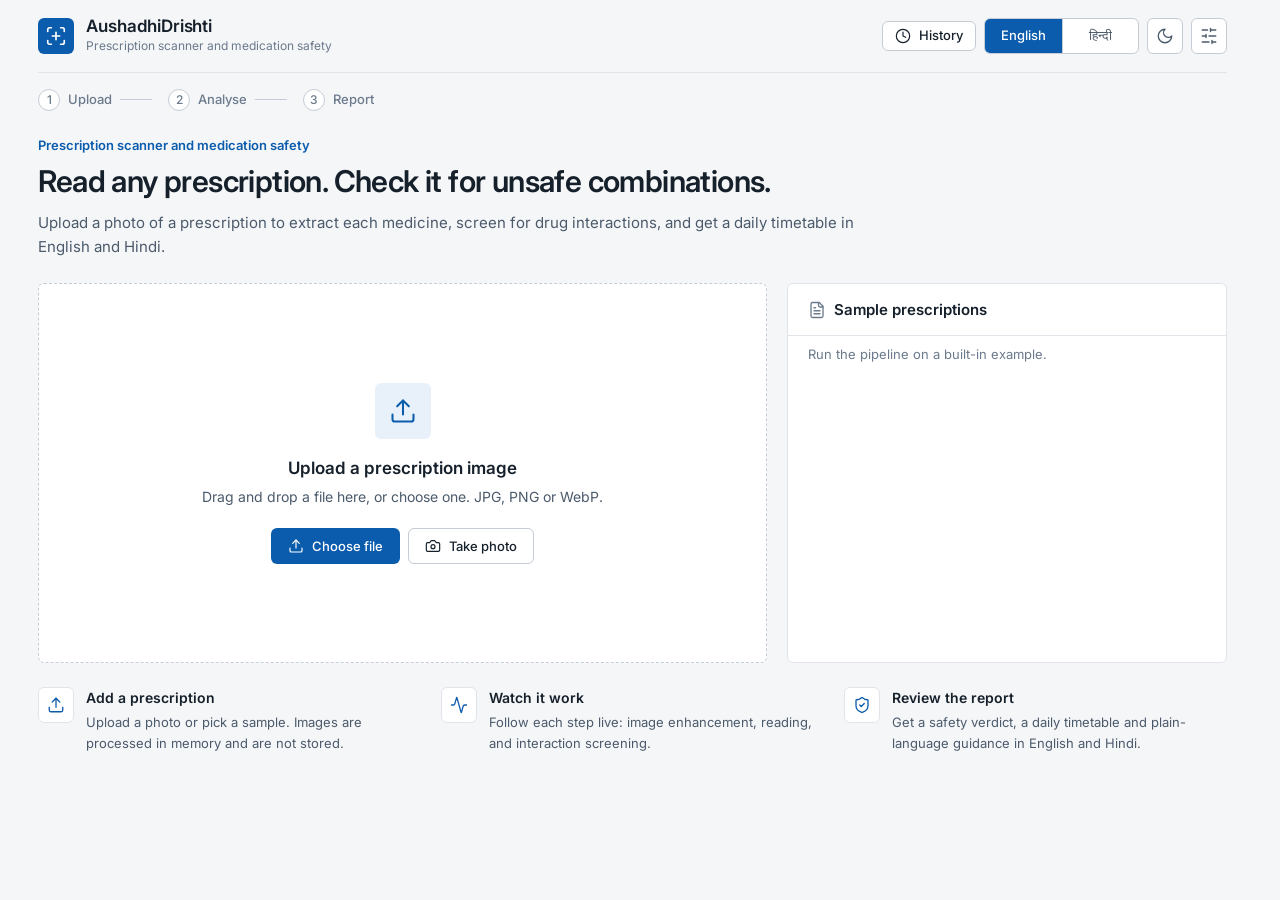
==== commit d23958fc: "Final : App Completion" ====
--- a/static/index.html
+++ b/static/index.html
@@ -48,6 +48,7 @@
       <symbol id="i-scan" viewBox="0 0 24 24" fill="none" stroke="currentColor" stroke-width="1.75" stroke-linecap="round" stroke-linejoin="round"><path d="M3 7V5a2 2 0 0 1 2-2h2"/><path d="M17 3h2a2 2 0 0 1 2 2v2"/><path d="M21 17v2a2 2 0 0 1-2 2h-2"/><path d="M7 21H5a2 2 0 0 1-2-2v-2"/><path d="M7 12h10"/></symbol>
       <symbol id="i-arrow-left" viewBox="0 0 24 24" fill="none" stroke="currentColor" stroke-width="1.75" stroke-linecap="round" stroke-linejoin="round"><path d="m12 19-7-7 7-7"/><path d="M19 12H5"/></symbol>
       <symbol id="i-zap" viewBox="0 0 24 24" fill="none" stroke="currentColor" stroke-width="1.75" stroke-linecap="round" stroke-linejoin="round"><path d="M4 14a1 1 0 0 1-.78-1.63l9.9-10.2a.5.5 0 0 1 .86.46l-1.92 6.02A1 1 0 0 0 13 10h7a1 1 0 0 1 .78 1.63l-9.9 10.2a.5.5 0 0 1-.86-.46l1.92-6.02A1 1 0 0 0 11 14z"/></symbol>
+      <symbol id="i-trash" viewBox="0 0 24 24" fill="none" stroke="currentColor" stroke-width="1.75" stroke-linecap="round" stroke-linejoin="round"><path d="M3 6h18"/><path d="M19 6v14a2 2 0 0 1-2 2H7a2 2 0 0 1-2-2V6"/><path d="M8 6V4a2 2 0 0 1 2-2h4a2 2 0 0 1 2 2v2"/><line x1="10" x2="10" y1="11" y2="17"/><line x1="14" x2="14" y1="11" y2="17"/></symbol>
     </defs>
   </svg>
 
@@ -56,7 +57,7 @@
   <div class="app-container">
     <!-- Header -->
     <header class="app-header">
-      <div class="brand">
+      <div class="brand" id="brand-home" role="button" tabindex="0" title="AushadhiDrishti Home" aria-label="AushadhiDrishti Home">
         <span class="brand-mark" aria-hidden="true"><svg class="icon icon-lg"><use href="#i-logo"/></svg></span>
         <div class="brand-text">
           <h1 class="brand-title" data-i18n="appTitle">AushadhiDrishti</h1>
@@ -65,7 +66,11 @@
       </div>
 
       <div class="header-actions">
-        <div id="provider-switch" class="segmented" role="group" aria-label="Model provider"></div>
+        <button id="btn-history-open" class="btn btn-secondary btn-sm" type="button" aria-haspopup="dialog" aria-expanded="false" title="Scan history">
+          <svg class="icon icon-sm" aria-hidden="true"><use href="#i-clock"/></svg>
+          <span data-i18n="btnHistory">History</span>
+          <span id="history-badge" class="badge badge-accent" style="display:none">0</span>
+        </button>
         <div class="segmented" role="group" aria-label="Language">
           <button id="lang-en" class="segmented-btn active" type="button" lang="en">English</button>
           <button id="lang-hi" class="segmented-btn" type="button" lang="hi">हिन्दी</button>
@@ -88,7 +93,7 @@
       <!-- VIEW: Input -->
       <section id="view-input" class="view">
         <div class="intro">
-          <p class="eyebrow" id="model-line"></p>
+          <p class="eyebrow" data-i18n="heroEyebrow">Prescription scanner and medication safety</p>
           <h2 class="intro-title" data-i18n="heroTitle">Read any prescription. Check it for unsafe combinations.</h2>
           <p class="intro-desc" data-i18n="heroDesc">Upload a photo of a prescription to extract each medicine, screen for drug interactions, and get a daily timetable in English and Hindi.</p>
         </div>
@@ -204,7 +209,7 @@
             <div class="panel">
               <div class="panel-head">
                 <h3><svg class="icon" aria-hidden="true"><use href="#i-image"/></svg><span data-i18n="viewerTitle">Enhanced scan</span></h3>
-                <span id="source-tag" class="badge">Live model</span>
+                <span id="source-tag" class="badge badge-accent">Clinical analysis</span>
               </div>
               <div class="image-wrap"><img id="image-preview" src="" alt="Enhanced prescription scan"></div>
             </div>
@@ -275,6 +280,17 @@
               <div id="medications-cards"></div>
             </div>
 
+            <div class="action-bar reveal">
+              <button id="btn-scan-another-bottom" class="btn btn-primary" type="button">
+                <svg class="icon icon-sm" aria-hidden="true"><use href="#i-scan"/></svg>
+                <span data-i18n="btnScanNew">Scan another prescription</span>
+              </button>
+              <button id="btn-print-bottom" class="btn btn-secondary" type="button">
+                <svg class="icon icon-sm" aria-hidden="true"><use href="#i-print"/></svg>
+                <span data-i18n="btnDownloadPDF">Print or save as PDF</span>
+              </button>
+            </div>
+
             <p class="disclaimer" data-i18n="disclaimer">Medical disclaimer: AushadhiDrishti is an AI assistant for educational and informational use. Consult a licensed physician or pharmacist before starting, changing or stopping any medication.</p>
           </div>
         </div>
@@ -325,6 +341,26 @@
         </form>
       </div>
     </div>
+
+    <!-- History dialog -->
+    <div id="modal-history" class="modal-overlay" role="dialog" aria-modal="true" aria-labelledby="history-title">
+      <div class="modal modal-lg">
+        <div class="modal-header">
+          <h3 id="history-title" data-i18n="historyTitle">Scan history</h3>
+          <button id="btn-history-close" class="icon-btn" type="button" aria-label="Close"><svg class="icon"><use href="#i-x"/></svg></button>
+        </div>
+        <div class="history-content">
+          <div class="history-toolbar">
+            <span id="history-count" class="history-count">0 saved scans</span>
+            <button id="btn-clear-history" class="btn btn-ghost btn-sm" type="button">
+              <svg class="icon icon-sm" aria-hidden="true"><use href="#i-x"/></svg>
+              <span data-i18n="btnClearHistory">Clear history</span>
+            </button>
+          </div>
+          <div id="history-list" class="history-list"></div>
+        </div>
+      </div>
+    </div>
   </div>
 
   <script src="/static/js/app.js"></script>
--- a/static/css/style.css
+++ b/static/css/style.css
@@ -20,8 +20,8 @@
   --control-h: 36px;
   --control-h-sm: 30px;
 
-  --font-en: 'Inter', system-ui, -apple-system, 'Segoe UI', sans-serif;
-  --font-hi: 'Noto Sans Devanagari', 'Inter', system-ui, sans-serif;
+  /* Latin glyphs always come from Inter; Devanagari falls back per glyph, so switching language never swaps the base font. */
+  --font: 'Inter', 'Noto Sans Devanagari', system-ui, -apple-system, 'Segoe UI', sans-serif;
   --font-mono: 'JetBrains Mono', ui-monospace, Consolas, monospace;
   --ease: cubic-bezier(0.22, 0.61, 0.36, 1);
 
@@ -71,17 +71,21 @@
 
 *, *::before, *::after { box-sizing: border-box; margin: 0; padding: 0; }
 [hidden] { display: none !important; }
-html { scroll-behavior: smooth; }
+html { scroll-behavior: smooth; scrollbar-gutter: stable; }
 
 body {
-  font-family: var(--font-en);
+  font-family: var(--font);
   font-size: var(--fs-base);
-  line-height: 1.55;
+  line-height: 1.6;
   background: var(--bg);
   color: var(--text);
   -webkit-font-smoothing: antialiased;
 }
-body.lang-hi { font-family: var(--font-hi); line-height: 1.7; }
+
+.icon { width: 18px; height: 18px; flex: none; stroke-linecap: round; stroke-linejoin: round; }
+.icon-sm { width: 16px; height: 16px; }
+.icon-lg { width: 22px; height: 22px; }
+.icon-xl { width: 28px; height: 28px; }
 
 .mono { font-family: var(--font-mono); font-variant-numeric: tabular-nums; }
 .muted { color: var(--text-dim); }
@@ -95,16 +99,16 @@
 /* ---------- Header ---------- */
 .app-header {
   display: flex; justify-content: space-between; align-items: center; gap: var(--s4); flex-wrap: wrap;
-  padding: var(--s4) 0; margin-bottom: var(--s8); border-bottom: 1px solid var(--border);
+  padding: var(--s4) 0; margin-bottom: var(--s4); border-bottom: 1px solid var(--border);
 }
 .brand { display: flex; align-items: center; gap: var(--s3); }
 .brand-mark { width: 36px; height: 36px; border-radius: var(--radius); background: var(--accent); color: var(--on-accent); display: inline-flex; align-items: center; justify-content: center; }
 .brand-title { font-size: var(--fs-lg); font-weight: 600; letter-spacing: -0.01em; line-height: 1.2; }
-.brand-tagline { font-size: var(--fs-xs); color: var(--text-dim); }
+.brand-tagline { font-size: var(--fs-xs); color: var(--text-dim); white-space: nowrap; }
 .header-actions { display: flex; align-items: center; gap: var(--s2); flex-wrap: wrap; }
 
 .segmented { display: inline-flex; height: var(--control-h); border: 1px solid var(--border-strong); border-radius: var(--radius); overflow: hidden; background: var(--surface); }
-.segmented-btn { font: inherit; font-size: var(--fs-sm); font-weight: 500; padding: 0 var(--s4); border: 0; background: transparent; color: var(--text-muted); cursor: pointer; transition: background .15s var(--ease), color .15s var(--ease); }
+.segmented-btn { min-width: 76px; font: inherit; font-size: var(--fs-sm); font-weight: 500; padding: 0 var(--s4); border: 0; background: transparent; color: var(--text-muted); cursor: pointer; transition: background .15s var(--ease), color .15s var(--ease); }
 .segmented-btn + .segmented-btn { border-left: 1px solid var(--border-strong); }
 .segmented-btn:hover { background: var(--surface-2); }
 .segmented-btn.active { background: var(--accent); color: var(--on-accent); }
@@ -129,6 +133,7 @@
 .btn-ghost:hover { background: var(--surface-2); color: var(--text); }
 .icon-btn { display: inline-flex; padding: var(--s2); border: 0; background: transparent; color: var(--text-muted); border-radius: var(--radius); cursor: pointer; }
 .icon-btn:hover { background: var(--surface-2); color: var(--text); }
+.icon-btn-bordered { width: var(--control-h); height: var(--control-h); align-items: center; justify-content: center; padding: 0; background: var(--surface); border: 1px solid var(--border-strong); }
 
 /* ---------- Views ---------- */
 .view { animation: view-in .3s var(--ease) both; }
@@ -141,7 +146,8 @@
   margin: calc(var(--s5) * -1) calc(var(--s5) * -1) var(--s5); padding: var(--s3) var(--s5);
   min-height: 52px; border-bottom: 1px solid var(--border);
 }
-.panel-head h3 { font-size: var(--fs-md); font-weight: 600; color: var(--text); }
+.panel-head h3 { display: flex; align-items: center; gap: var(--s2); font-size: var(--fs-md); font-weight: 600; color: var(--text); }
+.panel-head h3 .icon { color: var(--text-dim); }
 .panel-head-actions { display: flex; align-items: center; gap: var(--s3); }
 .panel-note { font-size: var(--fs-sm); color: var(--text-dim); margin: calc(var(--s2) * -1) 0 var(--s4); }
 .no-anim, .no-anim * { animation: none !important; }
@@ -162,13 +168,14 @@
 .intro { max-width: 860px; margin-bottom: var(--s6); }
 .eyebrow { font-size: var(--fs-sm); font-weight: 600; color: var(--accent); margin-bottom: var(--s2); }
 .intro-title { font-size: var(--fs-2xl); line-height: 1.2; font-weight: 600; letter-spacing: -0.02em; margin-bottom: var(--s3); }
-.intro-desc { font-size: var(--fs-md); color: var(--text-muted); }
+.intro-desc { font-size: var(--fs-md); color: var(--text-muted); min-height: calc(1.6em * 2); }
+.eyebrow { min-height: 1.6em; }
 
 .input-grid { display: grid; grid-template-columns: 1fr 440px; gap: var(--s5); align-items: stretch; }
 @media (max-width: 960px) { .input-grid { grid-template-columns: 1fr; } }
 
 .dropzone {
-  min-height: 440px;
+  min-height: 380px;
   background: var(--surface); border: 1px dashed var(--border-strong); border-radius: var(--radius);
   padding: 48px var(--s6); text-align: center; cursor: pointer;
   display: flex; flex-direction: column; align-items: center; justify-content: center;
@@ -176,7 +183,7 @@
 }
 .dropzone:hover, .dropzone:focus-visible, .dropzone.drag-over { border-color: var(--accent); background: var(--accent-soft); }
 .dropzone.drag-over { border-style: solid; }
-.dropzone-icon { color: var(--accent); margin-bottom: var(--s4); transition: transform .2s var(--ease); }
+.dropzone-icon { width: 56px; height: 56px; border-radius: var(--radius); display: inline-flex; align-items: center; justify-content: center; color: var(--accent); background: var(--accent-soft); margin-bottom: var(--s4); transition: transform .2s var(--ease); }
 .dropzone:hover .dropzone-icon, .dropzone.drag-over .dropzone-icon { transform: translateY(-3px); }
 .dropzone-title { font-size: var(--fs-lg); font-weight: 600; margin-bottom: var(--s1); }
 .dropzone-sub { color: var(--text-muted); font-size: var(--fs-base); margin-bottom: var(--s5); max-width: 420px; }
@@ -279,10 +286,12 @@
 .kv-row b { font-family: var(--font-mono); font-weight: 500; color: var(--text); }
 
 .inline-alert {
-  margin-top: var(--s5); display: flex; align-items: center; justify-content: space-between; gap: var(--s4); flex-wrap: wrap;
+  margin-top: var(--s5); display: flex; align-items: center; gap: var(--s4); flex-wrap: wrap;
   background: var(--danger-bg); border: 1px solid var(--danger-border); border-radius: var(--radius);
   padding: var(--s3) var(--s4); animation: view-in .25s var(--ease) both;
 }
+.inline-alert .alert-icon { color: var(--danger-icon); }
+.inline-alert .alert-text { flex: 1; min-width: 200px; }
 .inline-alert strong { color: var(--danger-text); font-size: var(--fs-base); font-weight: 600; }
 .inline-alert p { font-size: var(--fs-sm); color: var(--text-muted); margin-top: 2px; }
 
@@ -399,3 +408,80 @@
   .panel, .safety-banner { page-break-inside: avoid; margin-bottom: var(--s3); }
   .reveal, .safety-banner, .slot-item, .interaction, .med-item { animation: none !important; }
 }
+
+
+/* ---------- Step indicator ---------- */
+.steps { margin-bottom: var(--s6); }
+.steps ol { list-style: none; display: flex; align-items: center; gap: var(--s2); }
+.steps li { display: flex; align-items: center; gap: var(--s2); color: var(--text-dim); font-size: var(--fs-sm); font-weight: 500; }
+.steps li + li::before { content: ''; width: 32px; height: 1px; background: var(--border-strong); margin-right: var(--s2); }
+.step-dot { width: 22px; height: 22px; border-radius: 50%; border: 1px solid var(--border-strong); display: inline-flex; align-items: center; justify-content: center; font-size: var(--fs-xs); background: var(--surface); transition: background .2s var(--ease), color .2s var(--ease), border-color .2s var(--ease); }
+.steps li.is-current { color: var(--text); }
+.steps li.is-current .step-dot { background: var(--accent); border-color: var(--accent); color: var(--on-accent); }
+.steps li.is-done .step-dot { background: var(--safe-icon); border-color: var(--safe-icon); color: #fff; }
+
+/* ---------- How it works ---------- */
+.how { list-style: none; display: grid; grid-template-columns: repeat(3, 1fr); gap: var(--s5); margin-top: var(--s6); }
+@media (max-width: 860px) { .how { grid-template-columns: 1fr; } }
+.how li { display: flex; gap: var(--s3); align-items: flex-start; }
+.how-icon { width: 36px; height: 36px; flex: none; display: inline-flex; align-items: center; justify-content: center; border-radius: var(--radius); background: var(--surface); border: 1px solid var(--border); color: var(--accent); }
+.how h4 { font-size: var(--fs-base); font-weight: 600; margin-bottom: 2px; }
+.how p { font-size: var(--fs-sm); color: var(--text-muted); }
+
+/* ---------- Report toolbar ---------- */
+.report-bar { display: flex; align-items: center; justify-content: space-between; gap: var(--s4); flex-wrap: wrap; margin-bottom: var(--s5); }
+.report-title { font-size: var(--fs-xl); font-weight: 600; letter-spacing: -0.01em; line-height: 1.25; }
+.report-sub { font-size: var(--fs-sm); color: var(--text-dim); min-height: 1.6em; overflow-wrap: anywhere; }
+.report-actions { display: flex; gap: var(--s2); flex-wrap: wrap; }
+
+/* ---------- Key figures ---------- */
+.stats { display: grid; grid-template-columns: repeat(4, 1fr); background: var(--surface); border: 1px solid var(--border); border-radius: var(--radius); }
+@media (max-width: 760px) { .stats { grid-template-columns: repeat(2, 1fr); } .stat:nth-child(n+3) { border-top: 1px solid var(--border); } .stat:nth-child(3) { border-left: 0; } }
+.stat { display: flex; flex-direction: column; padding: var(--s4) var(--s5); border-left: 1px solid var(--border); min-width: 0; }
+.stat:first-child { border-left: 0; }
+.stat-value { font-size: var(--fs-2xl); font-weight: 600; line-height: 1.15; letter-spacing: -0.02em; font-variant-numeric: tabular-nums; }
+.stat-value.is-danger { color: var(--danger-icon); }
+.stat-value.is-ok { color: var(--safe-icon); }
+.stat-label { font-size: var(--fs-sm); font-weight: 500; margin-top: var(--s1); }
+.stat-sub { font-size: var(--fs-xs); color: var(--text-dim); min-height: 1.6em; overflow-wrap: anywhere; }
+
+/* ---------- Provider cards (settings) ---------- */
+.provider-cards { display: grid; grid-template-columns: 1fr 1fr; gap: var(--s2); }
+.provider-card { text-align: left; font: inherit; color: inherit; cursor: pointer; background: var(--surface); border: 1px solid var(--border-strong); border-radius: var(--radius); padding: var(--s3); display: flex; flex-direction: column; gap: 2px; transition: border-color .15s var(--ease), background .15s var(--ease); }
+.provider-card:hover { background: var(--surface-2); }
+.provider-card[aria-checked="true"] { border-color: var(--accent); background: var(--accent-soft); box-shadow: inset 0 0 0 1px var(--accent); }
+.provider-card-top { display: flex; align-items: center; justify-content: space-between; gap: var(--s2); }
+.provider-card-name { font-weight: 600; }
+.provider-card-model { font-family: var(--font-mono); font-size: var(--fs-xs); color: var(--text-muted); overflow-wrap: anywhere; }
+.provider-card-perf { font-size: var(--fs-xs); color: var(--text-dim); min-height: 1.6em; }
+.form-row { display: grid; grid-template-columns: 1fr 1fr; gap: var(--s3); }
+@media (max-width: 560px) { .form-row, .provider-cards { grid-template-columns: 1fr; } }
+
+/* ---------- Interactive navigation ---------- */
+.brand { cursor: pointer; user-select: none; transition: opacity .15s var(--ease); }
+.brand:hover { opacity: 0.85; }
+.steps li[data-step="input"] { cursor: pointer; }
+.steps li[data-step="input"]:hover { color: var(--accent); }
+
+/* ---------- History modal ---------- */
+.modal-lg { width: min(680px, 94vw); max-height: 85vh; display: flex; flex-direction: column; }
+.history-content { padding: var(--s4) var(--s5) var(--s5); overflow-y: auto; max-height: calc(85vh - 65px); }
+.history-toolbar { display: flex; justify-content: space-between; align-items: center; padding-bottom: var(--s3); margin-bottom: var(--s3); border-bottom: 1px solid var(--border); }
+.history-count { font-size: var(--fs-sm); color: var(--text-dim); }
+.history-list { display: flex; flex-direction: column; gap: var(--s2); }
+.history-item { display: flex; align-items: center; justify-content: space-between; gap: var(--s3); padding: var(--s3) var(--s4); border: 1px solid var(--border); border-radius: var(--radius); background: var(--surface); transition: background .15s var(--ease), border-color .15s var(--ease); }
+.history-item:hover { background: var(--surface-2); border-color: var(--border-strong); }
+.history-item-thumb { width: 44px; height: 56px; border-radius: 4px; overflow: hidden; background: var(--surface-2); border: 1px solid var(--border); flex: none; display: flex; align-items: center; justify-content: center; color: var(--text-dim); }
+.history-item-thumb img { width: 100%; height: 100%; object-fit: cover; }
+.history-item-body { flex: 1; min-width: 0; }
+.history-item-head { display: flex; align-items: center; gap: var(--s2); margin-bottom: 2px; }
+.history-item-title { font-size: var(--fs-base); font-weight: 600; white-space: nowrap; overflow: hidden; text-overflow: ellipsis; color: var(--text); }
+.history-item-meta { display: flex; align-items: center; gap: var(--s2); font-size: var(--fs-xs); color: var(--text-dim); flex-wrap: wrap; }
+.history-item-actions { display: flex; align-items: center; gap: var(--s2); flex: none; }
+.history-empty { text-align: center; padding: 48px var(--s4); color: var(--text-dim); display: flex; flex-direction: column; align-items: center; gap: var(--s2); }
+.history-empty svg { color: var(--text-dim); opacity: 0.5; margin-bottom: var(--s1); }
+.history-empty p { font-size: var(--fs-base); font-weight: 500; color: var(--text-muted); }
+.history-empty span { font-size: var(--fs-sm); }
+
+@media print { .steps, .report-actions, #btn-history-open, #modal-history { display: none !important; } }
+
